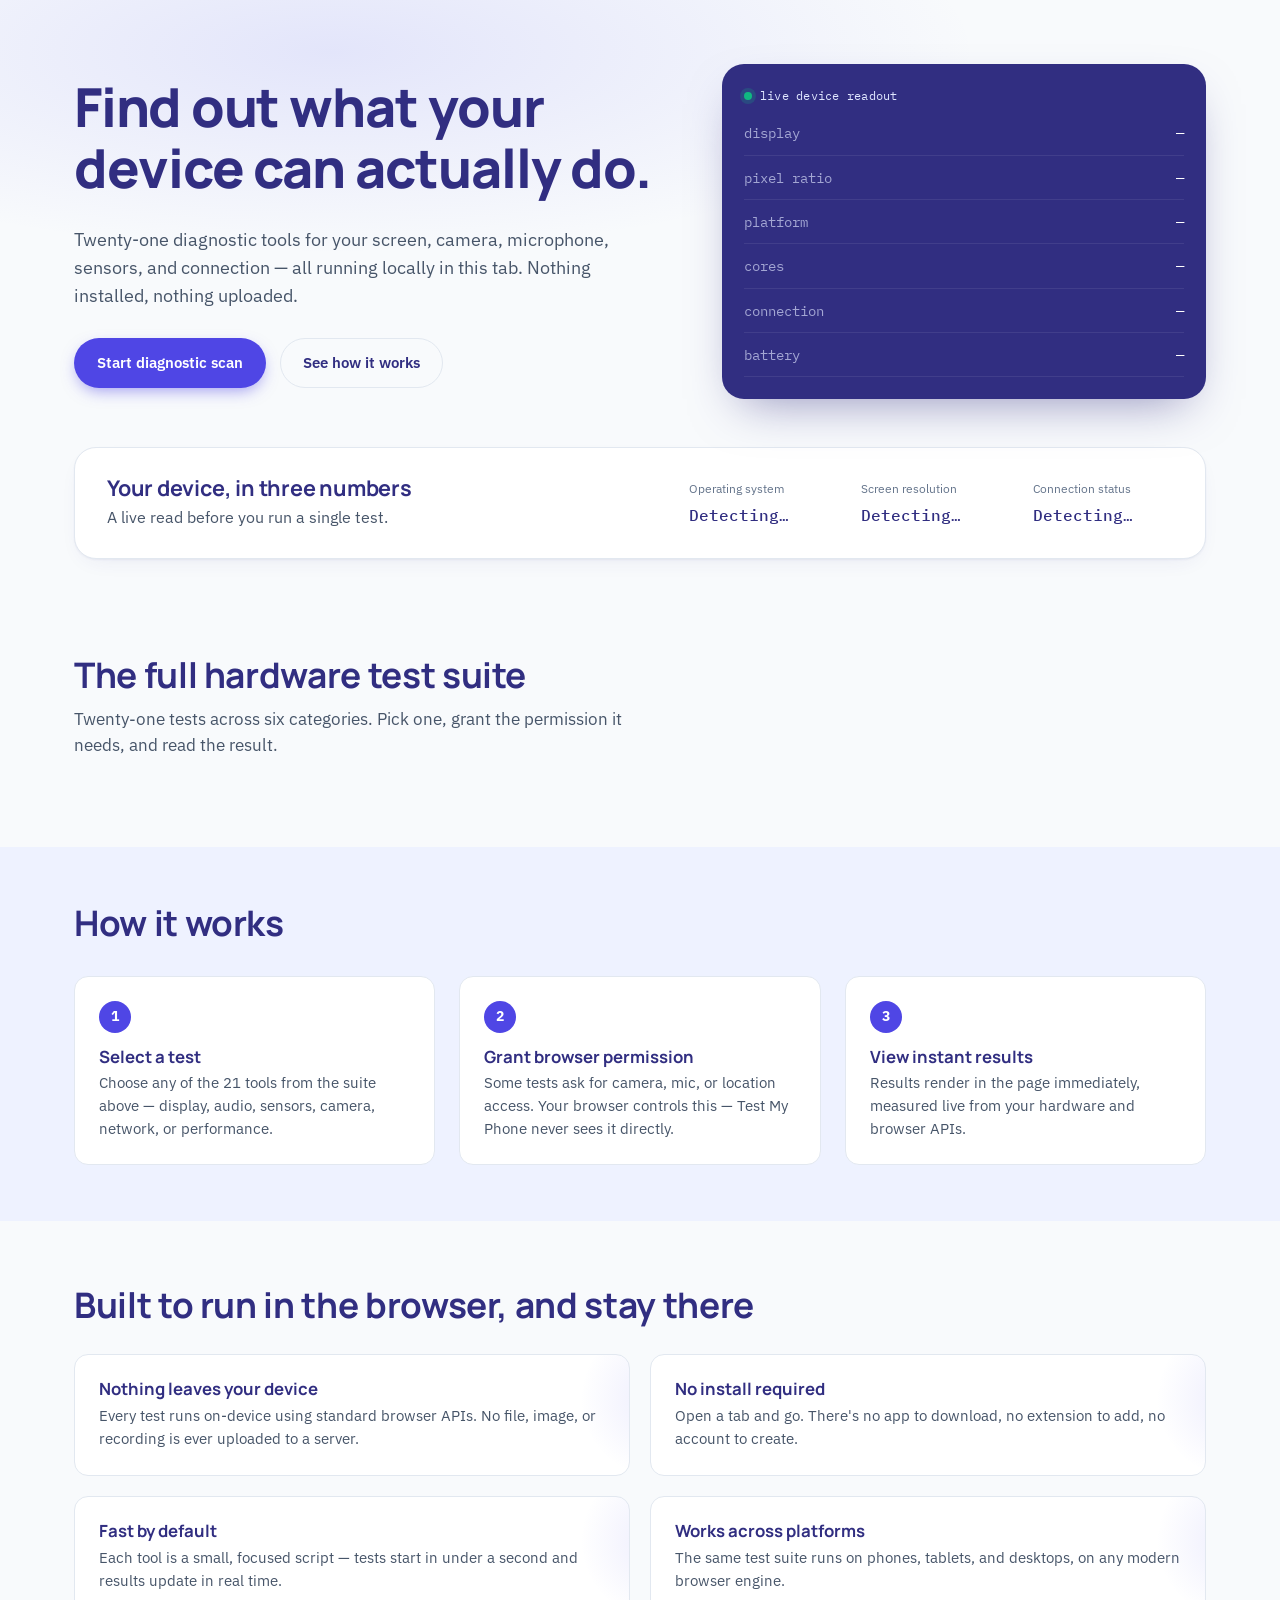
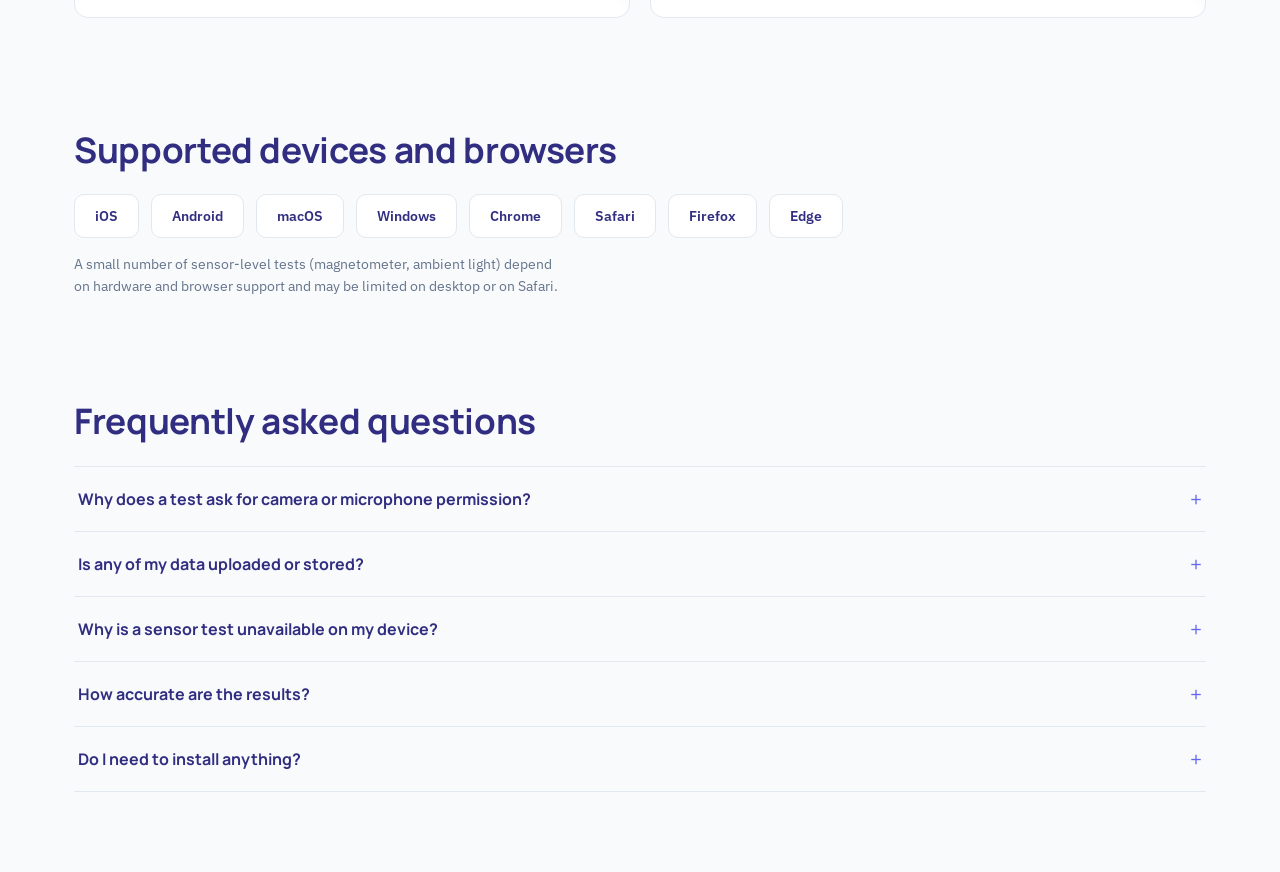
==== index.html @ f5e0c559 "Update index.html" ====
<!DOCTYPE html>
<html lang="en">
<head>
<meta charset="UTF-8">
<meta name="viewport" content="width=device-width, initial-scale=1.0, viewport-fit=cover">
<title>Test My Phone — Free Browser-Based Hardware Diagnostic Suite</title>
<meta name="description" content="Test your phone, tablet, or laptop's screen, camera, microphone, sensors, and connectivity — 21 diagnostic tools that run instantly in your browser. No install, no upload, no account.">
<meta name="keywords" content="device test, screen test, dead pixel test, touchscreen test, camera test, microphone test, sensor test, hardware diagnostic, browser diagnostic tool">
<meta name="robots" content="index, follow">
<link rel="canonical" href="https://testmyphone.github.io/">

<!-- Open Graph -->
<meta property="og:type" content="website">
<meta property="og:site_name" content="Test My Phone">
<meta property="og:title" content="Test My Phone — Free Browser-Based Hardware Diagnostic Suite">
<meta property="og:description" content="21 browser-based tools for testing your screen, camera, mic, sensors, and connectivity. Nothing to install, nothing leaves your device.">
<meta property="og:url" content="https://testmyphone.github.io/">
<meta property="og:image" content="https://testmyphone.github.io/og-image.png">

<!-- Twitter -->
<meta name="twitter:card" content="summary_large_image">
<meta name="twitter:title" content="Test My Phone — Free Browser-Based Hardware Diagnostic Suite">
<meta name="twitter:description" content="21 browser-based tools for testing your screen, camera, mic, sensors, and connectivity.">

<meta name="theme-color" content="#6366F1">
<link rel="icon" href="data:image/svg+xml,<svg xmlns=%22http://www.w3.org/2000/svg%22 viewBox=%220 0 24 24%22><rect width=%2224%22 height=%2224%22 rx=%226%22 fill=%22%236366F1%22/></svg>">

<link rel="preconnect" href="https://fonts.googleapis.com">
<link rel="preconnect" href="https://fonts.gstatic.com" crossorigin>
<link href="https://fonts.googleapis.com/css2?family=Manrope:wght@500;600;700;800&family=IBM+Plex+Sans:wght@400;500;600&family=IBM+Plex+Mono:wght@400;500&display=swap" rel="stylesheet">

<link rel="stylesheet" href="styles.css">

<script type="application/ld+json">
{
  "@context": "https://schema.org",
  "@type": "WebSite",
  "name": "Test My Phone",
  "url": "https://testmyphone.github.io/",
  "description": "Free browser-based hardware diagnostic suite for testing screens, cameras, microphones, sensors, and connectivity.",
  "potentialAction": {
    "@type": "SearchAction",
    "target": "https://testmyphone.github.io/?q={search_term_string}",
    "query-input": "required name=search_term_string"
  }
}
</script>
<script type="application/ld+json">
{
  "@context": "https://schema.org",
  "@type": "SoftwareApplication",
  "name": "Test My Phone Diagnostic Suite",
  "applicationCategory": "UtilitiesApplication",
  "operatingSystem": "Any (runs in browser)",
  "description": "21 browser-based hardware diagnostic tools covering display, audio, sensors, camera, connectivity, and performance testing.",
  "offers": {
    "@type": "Offer",
    "price": "0",
    "priceCurrency": "USD"
  },
  "featureList": "Multi-touch test, dead pixel test, refresh rate test, microphone test, speaker test, accelerometer test, GPS accuracy test, network speed test, CPU benchmark, GPU benchmark, battery status"
}
</script>
</head>
<body>

<a class="skip-link" href="#main">Skip to content</a>

<div id="header-root"></div>

<main id="main">

  <!-- Hero -->
  <section class="hero" aria-labelledby="hero-heading">
    <div class="hero-inner">
      <div class="hero-copy">
        <h1 id="hero-heading">Find out what your device can actually do.</h1>
        <p class="hero-sub">Twenty-one diagnostic tools for your screen, camera, microphone, sensors, and connection — all running locally in this tab. Nothing installed, nothing uploaded.</p>
        <div class="hero-actions">
          <a href="#tools" class="btn btn-primary">Start diagnostic scan</a>
          <a href="#how-it-works" class="btn btn-ghost">See how it works</a>
        </div>
      </div>
      <div class="hero-panel" aria-hidden="true">
        <div class="scan-panel">
          <div class="scan-panel-head">
            <span class="scan-dot"></span>
            <span class="scan-label">live device readout</span>
          </div>
          <ul class="scan-lines" id="scan-lines">
            <li><span>display</span><b data-readout="resolution">—</b></li>
            <li><span>pixel ratio</span><b data-readout="dpr">—</b></li>
            <li><span>platform</span><b data-readout="platform">—</b></li>
            <li><span>cores</span><b data-readout="cores">—</b></li>
            <li><span>connection</span><b data-readout="connection">—</b></li>
            <li><span>battery</span><b data-readout="battery">—</b></li>
          </ul>
          <div class="scan-sweep"></div>
        </div>
      </div>
    </div>
  </section>

  <!-- Quick diagnostic scanner callout -->
  <section class="quick-scan" aria-labelledby="quick-scan-heading">
    <div class="section-inner">
      <div class="quick-scan-card">
        <div class="quick-scan-text">
          <h2 id="quick-scan-heading">Your device, in three numbers</h2>
          <p>A live read before you run a single test.</p>
        </div>
        <div class="quick-scan-grid" id="quick-scan-grid">
          <div class="quick-stat">
            <span class="quick-stat-label">Operating system</span>
            <span class="quick-stat-value" data-readout="os">Detecting…</span>
          </div>
          <div class="quick-stat">
            <span class="quick-stat-label">Screen resolution</span>
            <span class="quick-stat-value" data-readout="resolution2">Detecting…</span>
          </div>
          <div class="quick-stat">
            <span class="quick-stat-label">Connection status</span>
            <span class="quick-stat-value" data-readout="connection2">Detecting…</span>
          </div>
        </div>
      </div>
    </div>
  </section>

  <!-- Tools grid -->
  <section class="tools-section" id="tools" aria-labelledby="tools-heading">
    <div class="section-inner">
      <h2 id="tools-heading">The full hardware test suite</h2>
      <p class="section-lede">Twenty-one tests across six categories. Pick one, grant the permission it needs, and read the result.</p>
      <div id="tools-root"></div>
    </div>
  </section>

  <!-- How it works -->
  <section class="how-it-works" id="how-it-works" aria-labelledby="how-heading">
    <div class="section-inner">
      <h2 id="how-heading">How it works</h2>
      <ol class="steps">
        <li class="step">
          <div class="step-index">1</div>
          <h3>Select a test</h3>
          <p>Choose any of the 21 tools from the suite above — display, audio, sensors, camera, network, or performance.</p>
        </li>
        <li class="step">
          <div class="step-index">2</div>
          <h3>Grant browser permission</h3>
          <p>Some tests ask for camera, mic, or location access. Your browser controls this — Test My Phone never sees it directly.</p>
        </li>
        <li class="step">
          <div class="step-index">3</div>
          <h3>View instant results</h3>
          <p>Results render in the page immediately, measured live from your hardware and browser APIs.</p>
        </li>
      </ol>
    </div>
  </section>

  <!-- Features -->
  <section class="features" aria-labelledby="features-heading">
    <div class="section-inner">
      <h2 id="features-heading">Built to run in the browser, and stay there</h2>
      <div class="features-grid">
        <div class="feature-card">
          <h3>Nothing leaves your device</h3>
          <p>Every test runs on-device using standard browser APIs. No file, image, or recording is ever uploaded to a server.</p>
        </div>
        <div class="feature-card">
          <h3>No install required</h3>
          <p>Open a tab and go. There's no app to download, no extension to add, no account to create.</p>
        </div>
        <div class="feature-card">
          <h3>Fast by default</h3>
          <p>Each tool is a small, focused script — tests start in under a second and results update in real time.</p>
        </div>
        <div class="feature-card">
          <h3>Works across platforms</h3>
          <p>The same test suite runs on phones, tablets, and desktops, on any modern browser engine.</p>
        </div>
      </div>
    </div>
  </section>

  <!-- Supported devices -->
  <section class="supported" aria-labelledby="supported-heading">
    <div class="section-inner">
      <h2 id="supported-heading">Supported devices and browsers</h2>
      <div class="supported-grid">
        <span class="supported-badge">iOS</span>
        <span class="supported-badge">Android</span>
        <span class="supported-badge">macOS</span>
        <span class="supported-badge">Windows</span>
        <span class="supported-badge">Chrome</span>
        <span class="supported-badge">Safari</span>
        <span class="supported-badge">Firefox</span>
        <span class="supported-badge">Edge</span>
      </div>
      <p class="supported-note">A small number of sensor-level tests (magnetometer, ambient light) depend on hardware and browser support and may be limited on desktop or on Safari.</p>
    </div>
  </section>

  <!-- FAQ -->
  <section class="faq" id="faq" aria-labelledby="faq-heading">
    <div class="section-inner">
      <h2 id="faq-heading">Frequently asked questions</h2>
      <div class="faq-list" id="faq-list">
        <div class="faq-item">
          <h3><button class="faq-question" aria-expanded="false">Why does a test ask for camera or microphone permission?</button></h3>
          <div class="faq-answer">
            <p>Tests like the camera check or microphone input test need direct access to the hardware to read a live signal. Your browser handles that permission — Test My Phone only reads what the browser API returns, and nothing is recorded or sent anywhere.</p>
          </div>
        </div>
        <div class="faq-item">
          <h3><button class="faq-question" aria-expanded="false">Is any of my data uploaded or stored?</button></h3>
          <div class="faq-answer">
            <p>No. Every test runs entirely in your browser tab using standard Web APIs. Results exist only in the page and disappear when you close or refresh it.</p>
          </div>
        </div>
        <div class="faq-item">
          <h3><button class="faq-question" aria-expanded="false">Why is a sensor test unavailable on my device?</button></h3>
          <div class="faq-answer">
            <p>Some sensors — like a magnetometer or ambient light sensor — simply aren't present on laptops and desktops, or the browser doesn't expose that API. The tool will tell you when a test can't run on your current device.</p>
          </div>
        </div>
        <div class="faq-item">
          <h3><button class="faq-question" aria-expanded="false">How accurate are the results?</button></h3>
          <div class="faq-answer">
            <p>Results reflect what the browser reports from the underlying hardware. This is generally reliable for pass/fail checks like dead pixels or touch response, though timing-sensitive tests such as refresh rate can vary slightly by a few Hz depending on browser load.</p>
          </div>
        </div>
        <div class="faq-item">
          <h3><button class="faq-question" aria-expanded="false">Do I need to install anything?</button></h3>
          <div class="faq-answer">
            <p>No. Every tool runs directly in this page. There's nothing to download and no account to set up.</p>
          </div>
        </div>
      </div>
    </div>
  </section>

</main>

<div id="footer-root"></div>

<script type="module" src="js/app.js"></script>
  <script type="module" src="components/header.js"></script>
  <script type="module" src="components/footer.js"></script>
  <script type="module" src="components/toolCard.js"></script>
</body>
</html>
---- styles.css ----
/* ============================================
   DeviceCheck — Design Tokens
   ============================================ */
:root {
  /* Color */
  --indigo-50:  #EEF2FF;
  --indigo-100: #E0E7FF;
  --indigo-500: #6366F1;
  --indigo-600: #4F46E5;
  --indigo-900: #312E81;
  --bg:         #F8FAFC;
  --card:       #FFFFFF;
  --border:     #E2E8F0;
  --slate-500:  #64748B;
  --slate-600:  #475569;
  --success:    #10B981;
  --success-bg: #ECFDF5;

  /* Type */
  --font-display: "Manrope", "IBM Plex Sans", sans-serif;
  --font-body:    "IBM Plex Sans", sans-serif;
  --font-mono:    "IBM Plex Mono", monospace;

  /* Layout */
  --content-w: 1180px;
  --radius-sm: 8px;
  --radius-md: 14px;
  --radius-lg: 22px;
  --shadow-card: 0 1px 2px rgba(49,46,129,0.06), 0 8px 24px -12px rgba(49,46,129,0.12);
  --shadow-hover: 0 4px 8px rgba(49,46,129,0.08), 0 16px 32px -14px rgba(49,46,129,0.18);
}

/* ============================================
   Reset
   ============================================ */
*, *::before, *::after { box-sizing: border-box; }
html { scroll-behavior: smooth; }
@media (prefers-reduced-motion: reduce) {
  html { scroll-behavior: auto; }
  *, *::before, *::after { animation-duration: 0.01ms !important; animation-iteration-count: 1 !important; transition-duration: 0.01ms !important; }
}
body {
  margin: 0;
  background: var(--bg);
  color: var(--indigo-900);
  font-family: var(--font-body);
  font-size: 16px;
  line-height: 1.55;
  -webkit-font-smoothing: antialiased;
  overflow-x: hidden;
}
h1, h2, h3 { font-family: var(--font-display); color: var(--indigo-900); line-height: 1.15; margin: 0 0 0.5em; }
h1 { font-size: clamp(2.1rem, 4.2vw, 3.4rem); font-weight: 800; letter-spacing: -0.02em; }
h2 { font-size: clamp(1.6rem, 2.8vw, 2.2rem); font-weight: 700; letter-spacing: -0.01em; }
h3 { font-size: 1.05rem; font-weight: 700; }
p { margin: 0 0 1em; color: var(--slate-600); max-width: 62ch; }
a { color: inherit; }
img, svg { max-width: 100%; display: block; }
button { font-family: inherit; }

.skip-link {
  position: absolute; left: -999px; top: 0; z-index: 200;
  background: var(--indigo-600); color: #fff; padding: 10px 16px; border-radius: 0 0 8px 0;
}
.skip-link:focus { left: 0; }

:focus-visible {
  outline: 2px solid var(--indigo-500);
  outline-offset: 2px;
  border-radius: 4px;
}

.section-inner { max-width: var(--content-w); margin: 0 auto; padding: 0 24px; }
.section-lede { max-width: 60ch; font-size: 1.05rem; }

/* ============================================
   Header
   ============================================ */
.site-header {
  position: sticky; top: 0; z-index: 100;
  background: rgba(248, 250, 252, 0.75);
  backdrop-filter: blur(10px);
  -webkit-backdrop-filter: blur(10px);
  border-bottom: 1px solid transparent;
  transition: border-color 0.25s ease, box-shadow 0.25s ease;
}
.site-header.scrolled {
  border-bottom-color: var(--border);
  box-shadow: 0 2px 12px rgba(49,46,129,0.06);
}
.header-inner {
  max-width: var(--content-w); margin: 0 auto; padding: 14px 24px;
  display: flex; align-items: center; justify-content: space-between; gap: 16px;
}
.brand { display: flex; align-items: center; gap: 10px; text-decoration: none; }
.brand-mark {
  width: 34px; height: 34px; border-radius: 9px;
  background: linear-gradient(145deg, var(--indigo-500), var(--indigo-900));
  display: flex; align-items: center; justify-content: center;
  box-shadow: 0 4px 12px -2px rgba(99,102,241,0.5);
  flex-shrink: 0;
}
.brand-mark svg { width: 18px; height: 18px; }
.brand-name { font-family: var(--font-display); font-weight: 800; font-size: 1.15rem; color: var(--indigo-900); }

.main-nav { display: flex; align-items: center; gap: 28px; }
.main-nav a {
  text-decoration: none; color: var(--slate-600); font-weight: 500; font-size: 0.94rem;
  position: relative; padding: 4px 0;
}
.main-nav a:hover { color: var(--indigo-600); }
.main-nav a::after {
  content: ""; position: absolute; left: 0; bottom: -2px; height: 2px; width: 0;
  background: var(--indigo-500); transition: width 0.2s ease;
}
.main-nav a:hover::after { width: 100%; }

.header-actions { display: flex; align-items: center; gap: 12px; }
.nav-toggle {
  display: none; background: none; border: 1px solid var(--border); border-radius: 8px;
  width: 40px; height: 40px; align-items: center; justify-content: center; cursor: pointer;
}
.nav-toggle span, .nav-toggle span::before, .nav-toggle span::after {
  content: ""; display: block; width: 18px; height: 2px; background: var(--indigo-900);
  position: relative; transition: transform 0.2s ease, opacity 0.2s ease;
}
.nav-toggle span::before { position: absolute; top: -6px; }
.nav-toggle span::after { position: absolute; top: 6px; }

/* ============================================
   Buttons
   ============================================ */
.btn {
  display: inline-flex; align-items: center; justify-content: center; gap: 8px;
  padding: 12px 22px; border-radius: 999px; font-weight: 600; font-size: 0.95rem;
  text-decoration: none; cursor: pointer; border: 1px solid transparent;
  transition: transform 0.15s ease, box-shadow 0.15s ease, background 0.15s ease;
}
.btn:active { transform: scale(0.97); }
.btn-primary {
  background: var(--indigo-600); color: #fff;
  box-shadow: 0 6px 16px -4px rgba(79,70,229,0.55);
}
.btn-primary:hover { background: var(--indigo-500); box-shadow: 0 8px 20px -4px rgba(79,70,229,0.6); }
.btn-ghost { background: transparent; color: var(--indigo-900); border-color: var(--border); }
.btn-ghost:hover { border-color: var(--indigo-500); color: var(--indigo-600); }
.btn-sm { padding: 8px 16px; font-size: 0.85rem; }
.btn-outline {
  background: var(--card); color: var(--indigo-600); border-color: var(--indigo-100);
}
.btn-outline:hover { background: var(--indigo-50); border-color: var(--indigo-500); }

/* ============================================
   Hero
   ============================================ */
.hero { padding: 64px 0 40px; position: relative; }
.hero::before {
  content: ""; position: absolute; inset: -10% -10% auto -10%; height: 480px;
  background: radial-gradient(60% 60% at 30% 20%, rgba(99,102,241,0.14), transparent 70%);
  pointer-events: none; z-index: -1;
}
.hero-inner {
  max-width: var(--content-w); margin: 0 auto; padding: 0 24px;
  display: grid; grid-template-columns: 1.1fr 0.9fr; gap: 56px; align-items: center;
}
.hero-copy .hero-sub { font-size: 1.12rem; margin-bottom: 1.6em; }
.hero-actions { display: flex; gap: 14px; flex-wrap: wrap; }

.hero-panel { position: relative; }
.scan-panel {
  background: var(--indigo-900);
  border-radius: var(--radius-lg);
  padding: 22px;
  position: relative;
  overflow: hidden;
  box-shadow: 0 20px 50px -20px rgba(49,46,129,0.55);
}
.scan-panel-head { display: flex; align-items: center; gap: 8px; margin-bottom: 18px; }
.scan-dot {
  width: 8px; height: 8px; border-radius: 50%; background: var(--success);
  box-shadow: 0 0 0 4px rgba(16,185,129,0.2);
  animation: pulse-dot 2s ease-in-out infinite;
}
@keyframes pulse-dot { 0%, 100% { opacity: 1; } 50% { opacity: 0.4; } }
.scan-label { color: var(--indigo-100); font-family: var(--font-mono); font-size: 0.78rem; letter-spacing: 0.02em; }

.scan-lines { list-style: none; margin: 0; padding: 0; display: flex; flex-direction: column; gap: 12px; }
.scan-lines li {
  display: flex; justify-content: space-between; align-items: baseline;
  border-bottom: 1px solid rgba(255,255,255,0.08); padding-bottom: 10px;
  font-family: var(--font-mono); font-size: 0.86rem;
}
.scan-lines li span { color: rgba(224,231,255,0.65); }
.scan-lines li b { color: #fff; font-weight: 500; text-align: right; }

.scan-sweep {
  position: absolute; left: 0; right: 0; height: 60px; top: -60px;
  background: linear-gradient(180deg, transparent, rgba(99,102,241,0.35), transparent);
  animation: sweep 3.2s ease-in-out infinite;
}
@keyframes sweep {
  0% { transform: translateY(0); }
  100% { transform: translateY(320px); }
}

/* ============================================
   Quick scan callout
   ============================================ */
.quick-scan { padding: 8px 0 48px; }
.quick-scan-card {
  background: var(--card); border: 1px solid var(--border); border-radius: var(--radius-lg);
  padding: 28px 32px; display: flex; flex-wrap: wrap; gap: 24px; align-items: center; justify-content: space-between;
  box-shadow: var(--shadow-card);
}
.quick-scan-text h2 { margin-bottom: 0.2em; font-size: 1.35rem; }
.quick-scan-text p { margin: 0; }
.quick-scan-grid { display: flex; gap: 32px; flex-wrap: wrap; }
.quick-stat { display: flex; flex-direction: column; gap: 4px; min-width: 140px; }
.quick-stat-label { font-size: 0.78rem; color: var(--slate-500); }
.quick-stat-value { font-family: var(--font-mono); font-size: 0.98rem; color: var(--indigo-900); font-weight: 500; }

/* ============================================
   Tools section
   ============================================ */
.tools-section { padding: 48px 0 72px; }
.tools-section h2 { margin-bottom: 0.3em; }

.filter-pills { display: flex; gap: 10px; flex-wrap: wrap; margin: 28px 0 32px; }
.filter-pill {
  border: 1px solid var(--border); background: var(--card); color: var(--slate-600);
  padding: 9px 18px; border-radius: 999px; font-size: 0.88rem; font-weight: 600; cursor: pointer;
  transition: background 0.15s ease, color 0.15s ease, border-color 0.15s ease;
}
.filter-pill:hover { border-color: var(--indigo-500); color: var(--indigo-600); }
.filter-pill.active { background: var(--indigo-600); border-color: var(--indigo-600); color: #fff; }

.tools-grid {
  display: grid; grid-template-columns: repeat(3, 1fr); gap: 18px;
}
.tool-card {
  background: var(--card); border: 1px solid var(--border); border-radius: var(--radius-md);
  padding: 22px; display: flex; flex-direction: column; gap: 10px;
  transition: transform 0.18s ease, box-shadow 0.18s ease, border-color 0.18s ease;
}
.tool-card:hover { transform: translateY(-3px); box-shadow: var(--shadow-hover); border-color: var(--indigo-100); }
.tool-card-top { display: flex; align-items: flex-start; justify-content: space-between; gap: 10px; }
.tool-icon {
  width: 38px; height: 38px; border-radius: 10px; flex-shrink: 0;
  background: var(--indigo-50); color: var(--indigo-600);
  display: flex; align-items: center; justify-content: center;
}
.tool-icon svg { width: 20px; height: 20px; }
.tool-tag {
  font-size: 0.72rem; font-weight: 600; color: var(--indigo-600); background: var(--indigo-50);
  padding: 4px 10px; border-radius: 999px; white-space: nowrap;
}
.tool-card h3 { margin-bottom: 0; }
.tool-card p { font-size: 0.92rem; margin-bottom: 4px; }
.tool-card-foot { margin-top: auto; padding-top: 6px; }

.no-results { grid-column: 1 / -1; text-align: center; padding: 40px 0; color: var(--slate-500); }

/* ============================================
   How it works
   ============================================ */
.how-it-works { padding: 56px 0; background: var(--indigo-50); }
.steps { list-style: none; margin: 32px 0 0; padding: 0; display: grid; grid-template-columns: repeat(3, 1fr); gap: 24px; }
.step { background: var(--card); border-radius: var(--radius-md); padding: 24px; border: 1px solid var(--border); }
.step-index {
  width: 32px; height: 32px; border-radius: 50%; background: var(--indigo-600); color: #fff;
  display: flex; align-items: center; justify-content: center; font-weight: 700; font-size: 0.9rem;
  margin-bottom: 14px;
}
.step h3 { margin-bottom: 6px; }
.step p { font-size: 0.92rem; margin: 0; }

/* ============================================
   Features
   ============================================ */
.features { padding: 64px 0; }
.features-grid { display: grid; grid-template-columns: repeat(2, 1fr); gap: 20px; margin-top: 28px; }
.feature-card {
  padding: 24px; border-radius: var(--radius-md); background: var(--card); border: 1px solid var(--border);
  position: relative; overflow: hidden;
}
.feature-card::before {
  content: ""; position: absolute; top: -30%; right: -20%; width: 160px; height: 160px; border-radius: 50%;
  background: radial-gradient(circle, rgba(99,102,241,0.12), transparent 70%);
}
.feature-card h3 { margin-bottom: 6px; }
.feature-card p { margin: 0; font-size: 0.94rem; }

/* ============================================
   Supported
   ============================================ */
.supported { padding: 48px 0; }
.supported-grid { display: flex; flex-wrap: wrap; gap: 12px; margin: 24px 0 16px; }
.supported-badge {
  border: 1px solid var(--border); background: var(--card); padding: 10px 20px; border-radius: 10px;
  font-size: 0.9rem; font-weight: 600; color: var(--indigo-900);
}
.supported-note { font-size: 0.86rem; color: var(--slate-500); margin: 0; }

/* ============================================
   FAQ
   ============================================ */
.faq { padding: 56px 0 80px; }
.faq-list { margin-top: 24px; border-top: 1px solid var(--border); }
.faq-item { border-bottom: 1px solid var(--border); }
.faq-item h3 { margin: 0; }
.faq-question {
  width: 100%; text-align: left; background: none; border: none; cursor: pointer;
  padding: 18px 4px; font-family: var(--font-display); font-weight: 700; font-size: 1rem; color: var(--indigo-900);
  display: flex; align-items: center; justify-content: space-between; gap: 16px;
}
.faq-question::after {
  content: "+"; font-size: 1.3rem; font-weight: 400; color: var(--indigo-500); flex-shrink: 0;
  transition: transform 0.2s ease;
}
.faq-question[aria-expanded="true"]::after { transform: rotate(45deg); }
.faq-answer {
  max-height: 0; overflow: hidden; transition: max-height 0.25s ease;
}
.faq-item.open .faq-answer { max-height: 240px; }
.faq-answer p { padding: 0 4px 18px; margin: 0; font-size: 0.94rem; }

/* ============================================
   Footer
   ============================================ */
.site-footer { background: var(--indigo-900); color: var(--indigo-100); padding: 56px 0 28px; }
.footer-inner { max-width: var(--content-w); margin: 0 auto; padding: 0 24px; }
.footer-top { display: grid; grid-template-columns: 1.4fr repeat(3, 1fr); gap: 32px; padding-bottom: 36px; border-bottom: 1px solid rgba(255,255,255,0.12); }
.footer-brand .brand-name { color: #fff; }
.footer-brand p { color: rgba(224,231,255,0.7); font-size: 0.9rem; margin-top: 10px; max-width: 32ch; }
.footer-col h4 { font-family: var(--font-display); color: #fff; font-size: 0.85rem; margin: 0 0 14px; }
.footer-col ul { list-style: none; margin: 0; padding: 0; display: flex; flex-direction: column; gap: 10px; }
.footer-col a { color: rgba(224,231,255,0.75); text-decoration: none; font-size: 0.9rem; }
.footer-col a:hover { color: #fff; }
.footer-bottom {
  display: flex; justify-content: space-between; align-items: center; flex-wrap: wrap; gap: 12px;
  padding-top: 22px; font-size: 0.82rem; color: rgba(224,231,255,0.6);
}
.footer-legal { display: flex; gap: 18px; flex-wrap: wrap; }
.footer-legal a { color: rgba(224,231,255,0.6); text-decoration: none; }
.footer-legal a:hover { color: #fff; }

/* ============================================
   Responsive
   ============================================ */
@media (max-width: 960px) {
  .hero-inner { grid-template-columns: 1fr; }
  .hero-panel { order: -1; max-width: 460px; }
  .tools-grid { grid-template-columns: repeat(2, 1fr); }
  .steps { grid-template-columns: 1fr; }
  .features-grid { grid-template-columns: 1fr; }
  .footer-top { grid-template-columns: 1fr 1fr; }
}

@media (max-width: 720px) {
  .main-nav { display: none; }
  .nav-toggle { display: flex; }
  .main-nav.open {
    display: flex; position: absolute; top: 100%; left: 0; right: 0; flex-direction: column;
    background: var(--card); padding: 16px 24px; border-bottom: 1px solid var(--border); gap: 16px;
  }
  .tools-grid { grid-template-columns: 1fr; }
  .quick-scan-card { flex-direction: column; align-items: flex-start; }
  .footer-top { grid-template-columns: 1fr; }
}

@media (max-width: 480px) {
  .hero { padding: 44px 0 28px; }
  .section-inner { padding: 0 18px; }
}
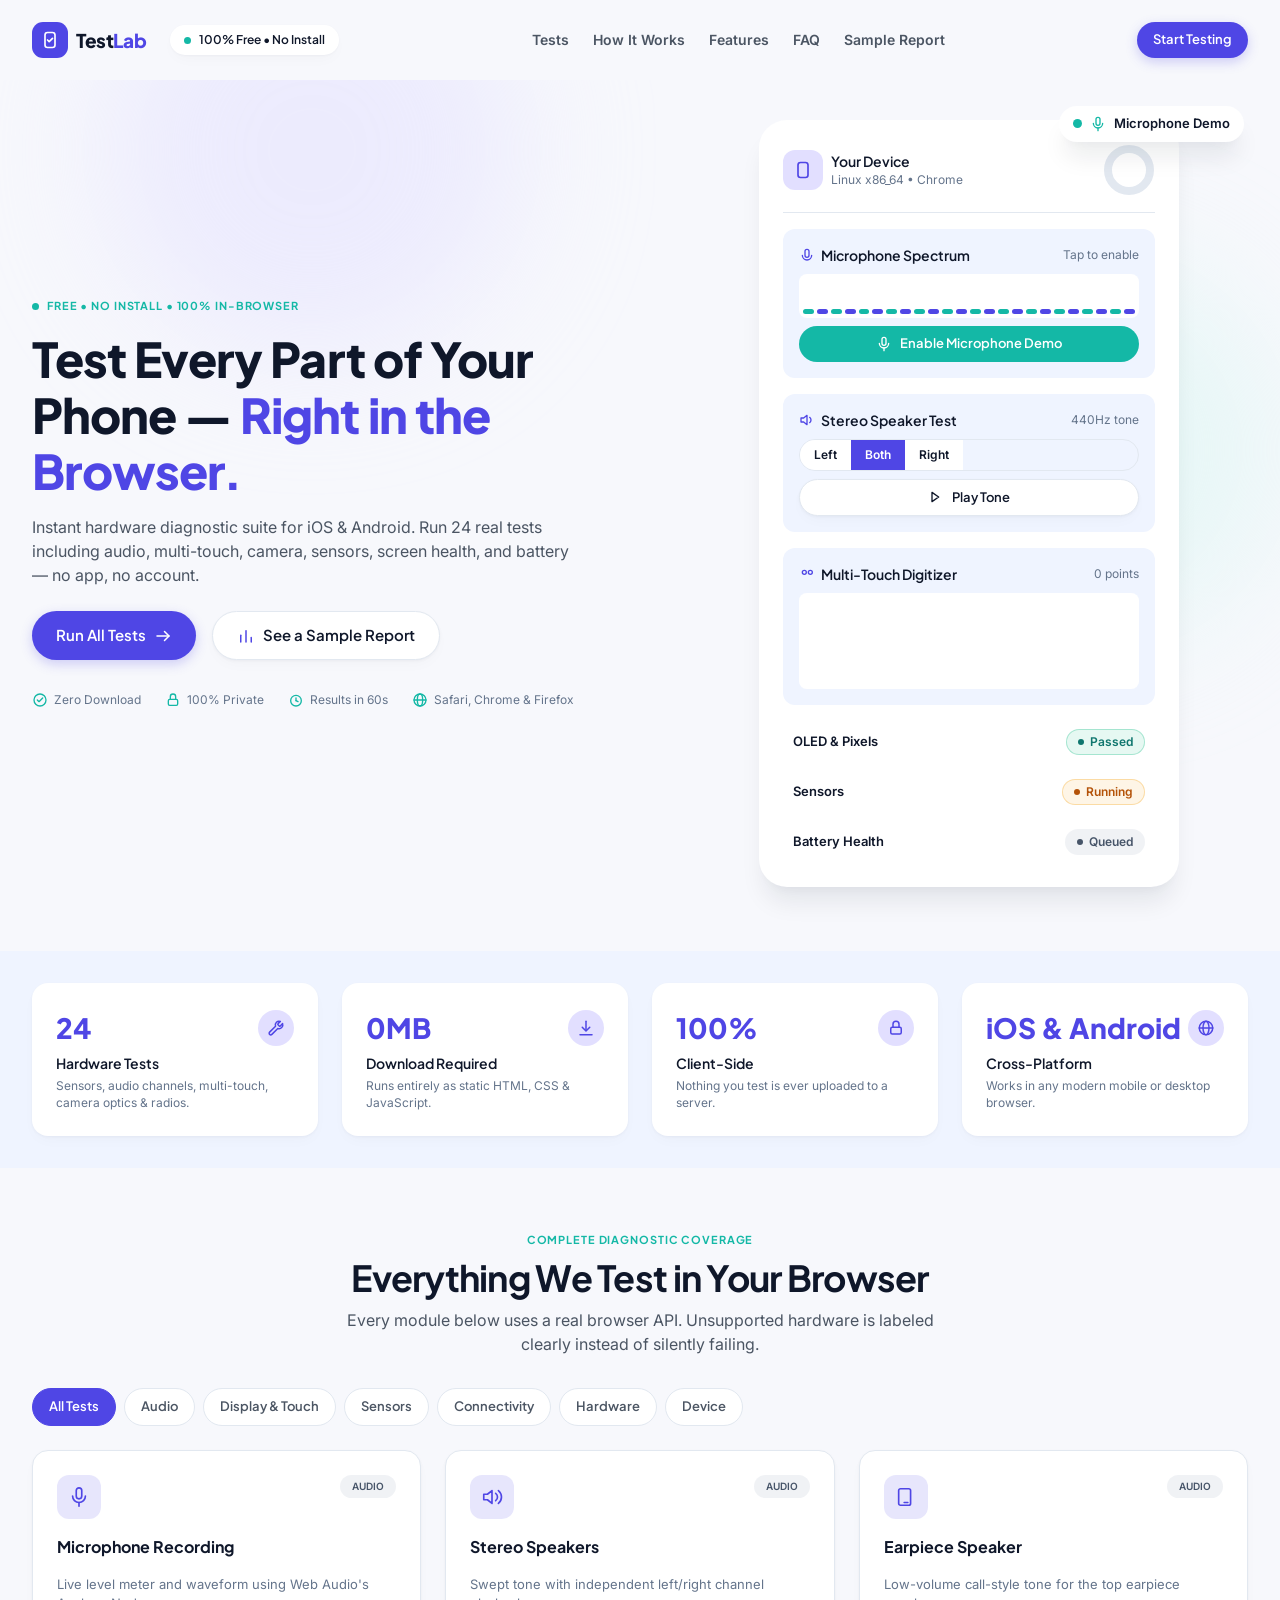
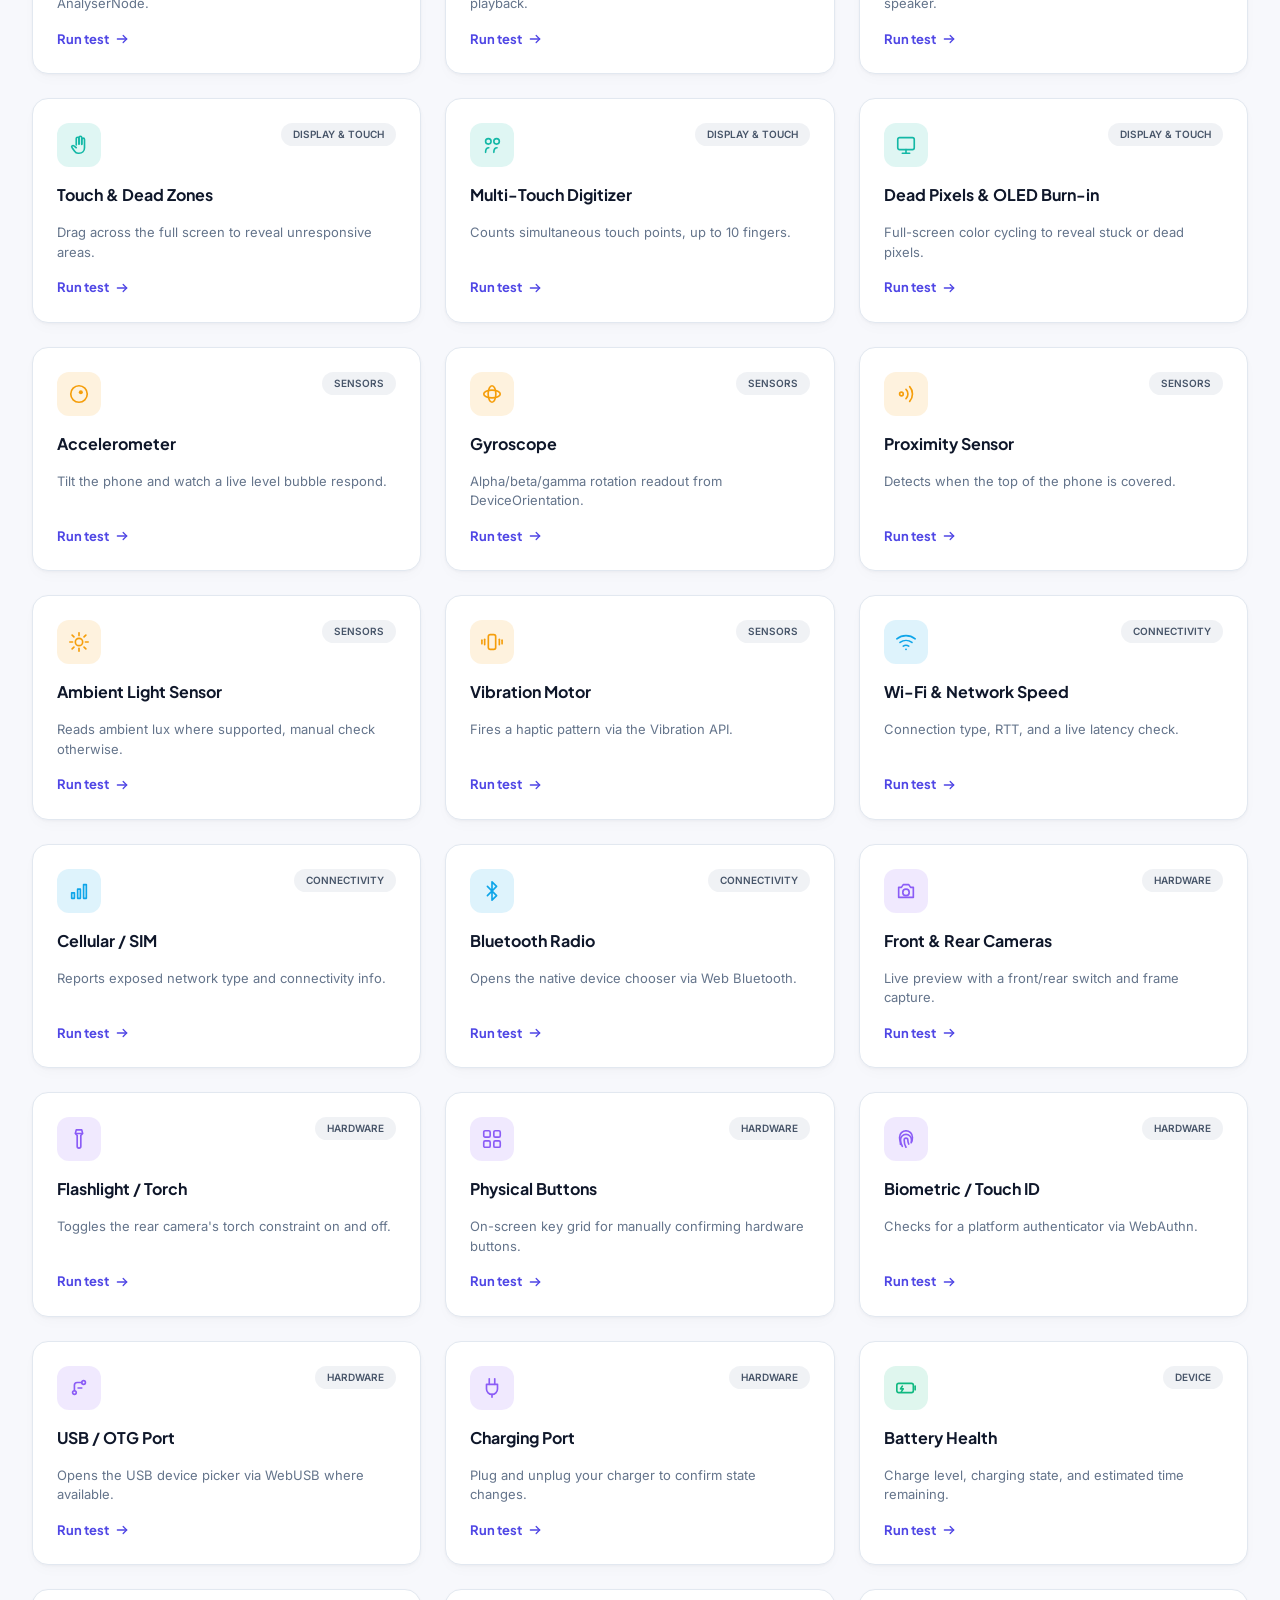
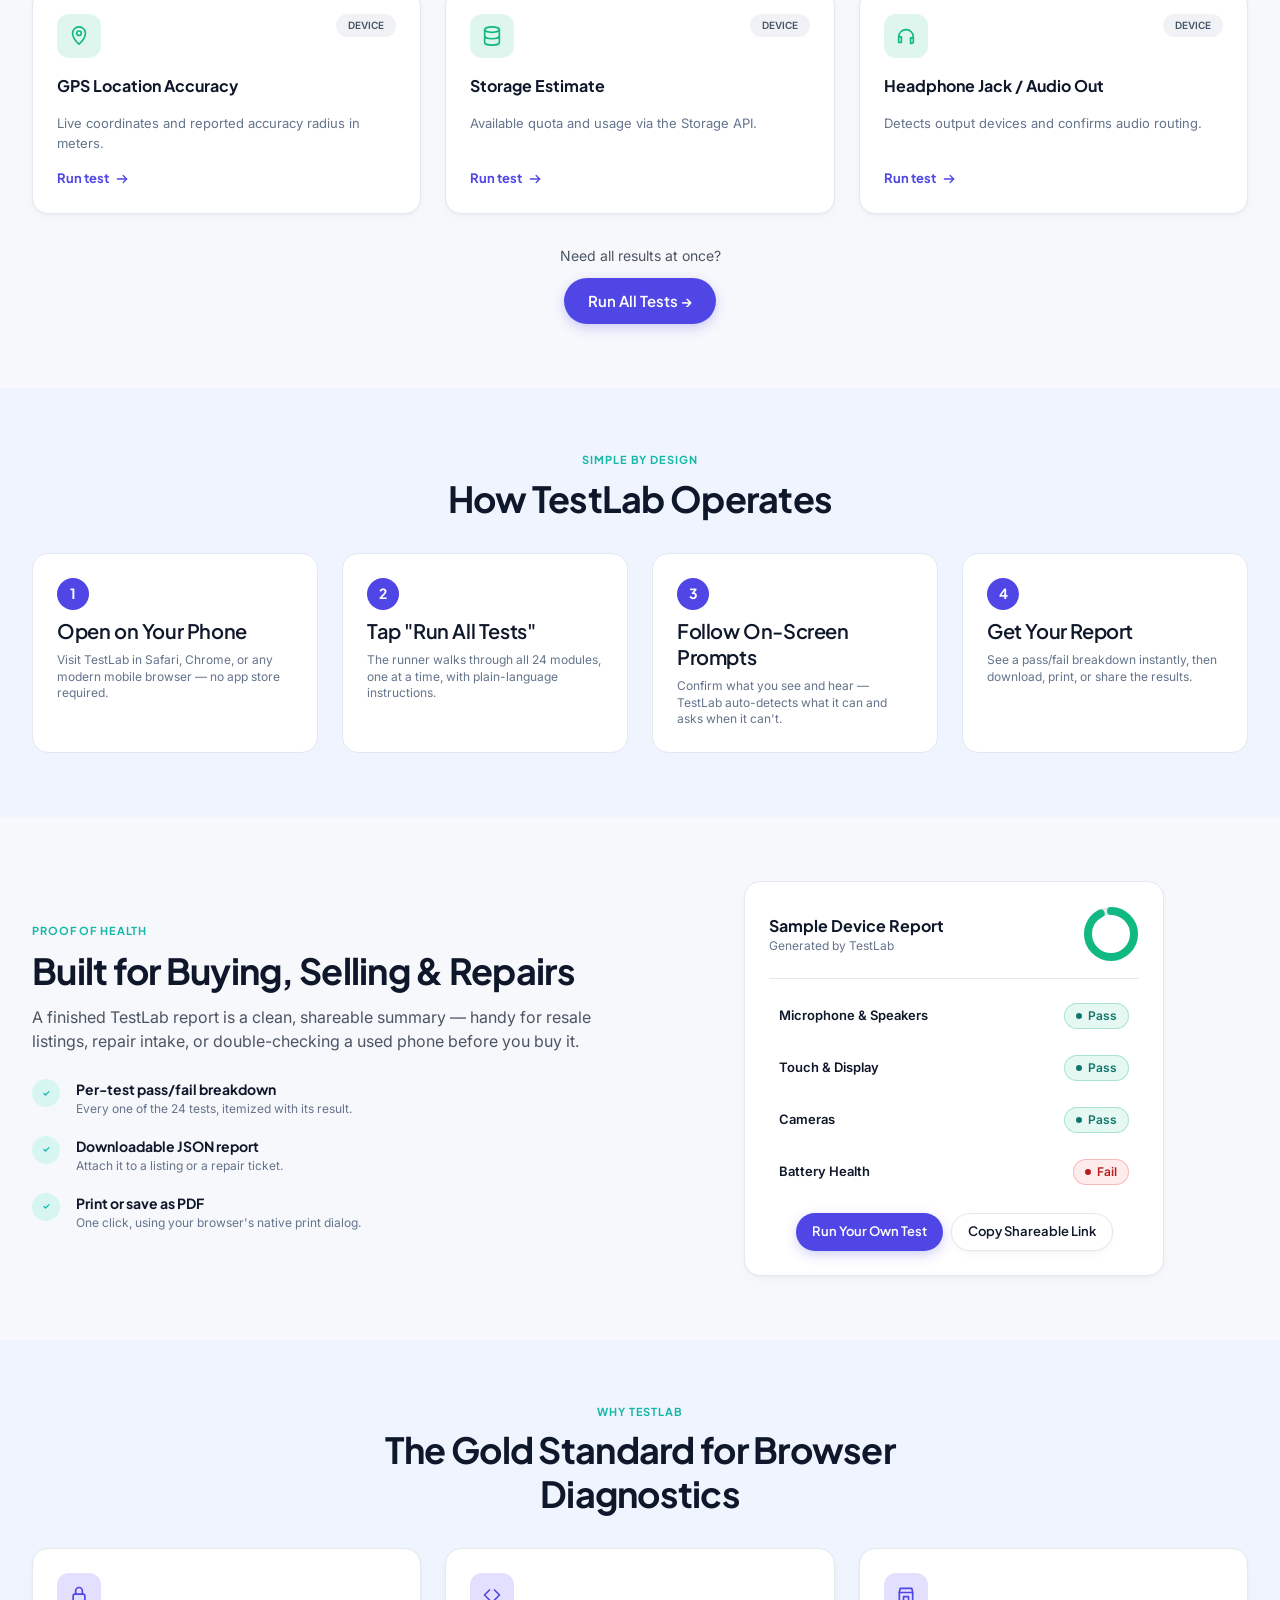
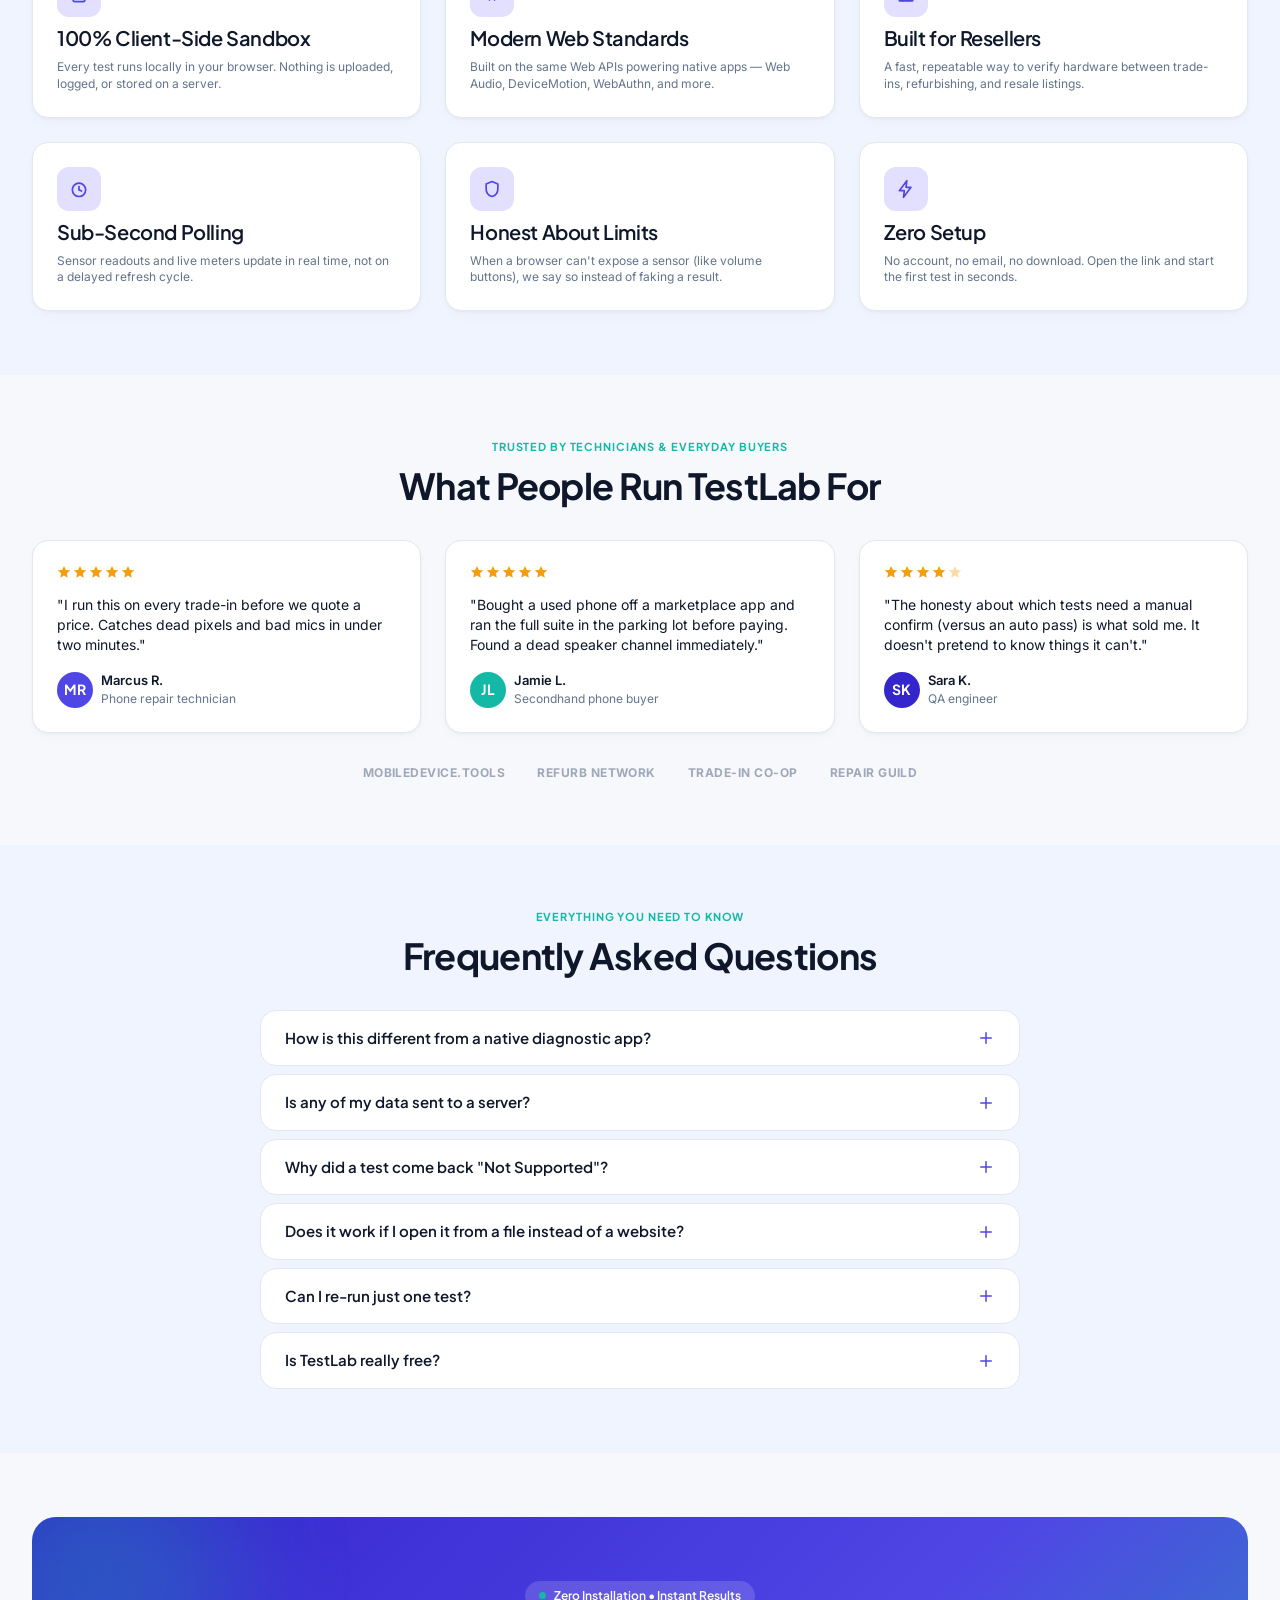
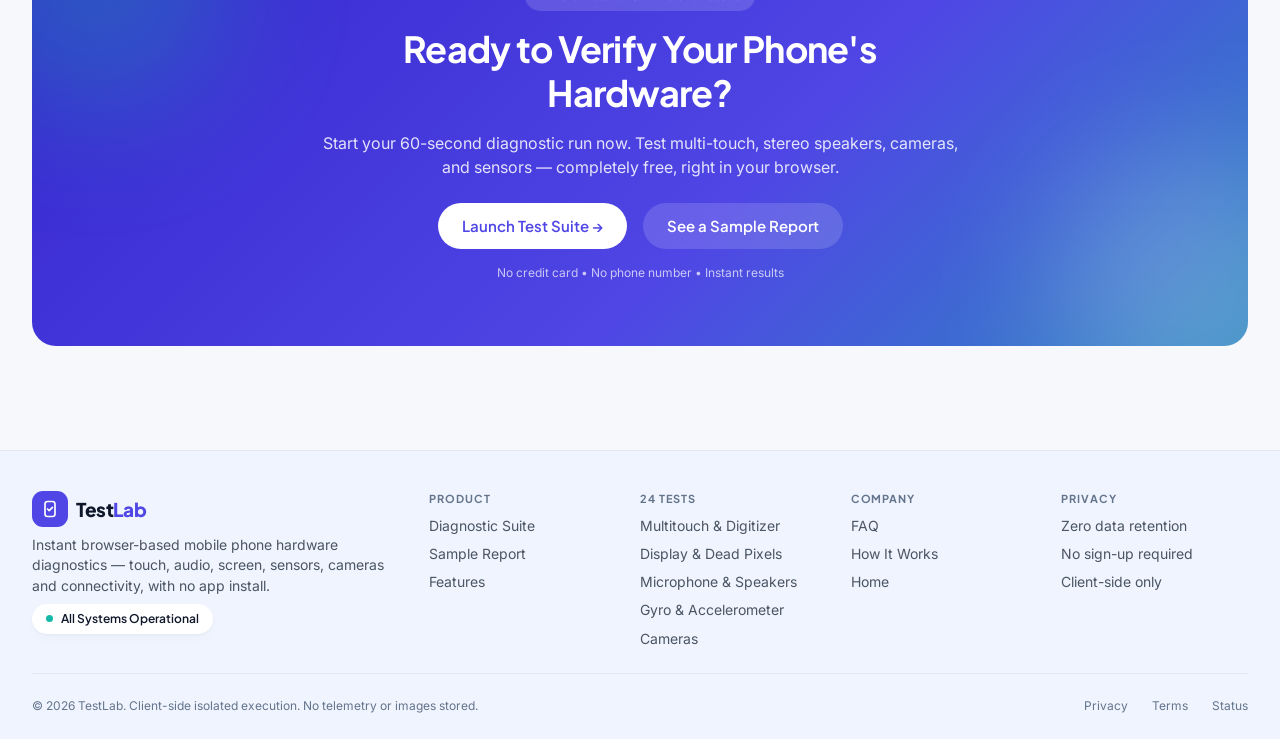
==== commit b60fa272: "Add files via upload" ====
--- a/index.html
+++ b/index.html
@@ -1,254 +1,595 @@
 <!DOCTYPE html>
 <html lang="en">
 <head>
-<meta charset="UTF-8">
-<meta name="viewport" content="width=device-width, initial-scale=1.0, viewport-fit=cover">
-<title>Test My Phone — Free Browser-Based Hardware Diagnostic Suite</title>
-<meta name="description" content="Test your phone, tablet, or laptop's screen, camera, microphone, sensors, and connectivity — 21 diagnostic tools that run instantly in your browser. No install, no upload, no account.">
-<meta name="keywords" content="device test, screen test, dead pixel test, touchscreen test, camera test, microphone test, sensor test, hardware diagnostic, browser diagnostic tool">
-<meta name="robots" content="index, follow">
-<link rel="canonical" href="https://testmyphone.github.io/">
-
-<!-- Open Graph -->
-<meta property="og:type" content="website">
-<meta property="og:site_name" content="Test My Phone">
-<meta property="og:title" content="Test My Phone — Free Browser-Based Hardware Diagnostic Suite">
-<meta property="og:description" content="21 browser-based tools for testing your screen, camera, mic, sensors, and connectivity. Nothing to install, nothing leaves your device.">
-<meta property="og:url" content="https://testmyphone.github.io/">
-<meta property="og:image" content="https://testmyphone.github.io/og-image.png">
-
-<!-- Twitter -->
-<meta name="twitter:card" content="summary_large_image">
-<meta name="twitter:title" content="Test My Phone — Free Browser-Based Hardware Diagnostic Suite">
-<meta name="twitter:description" content="21 browser-based tools for testing your screen, camera, mic, sensors, and connectivity.">
-
-<meta name="theme-color" content="#6366F1">
-<link rel="icon" href="data:image/svg+xml,<svg xmlns=%22http://www.w3.org/2000/svg%22 viewBox=%220 0 24 24%22><rect width=%2224%22 height=%2224%22 rx=%226%22 fill=%22%236366F1%22/></svg>">
-
-<link rel="preconnect" href="https://fonts.googleapis.com">
-<link rel="preconnect" href="https://fonts.gstatic.com" crossorigin>
-<link href="https://fonts.googleapis.com/css2?family=Manrope:wght@500;600;700;800&family=IBM+Plex+Sans:wght@400;500;600&family=IBM+Plex+Mono:wght@400;500&display=swap" rel="stylesheet">
-
-<link rel="stylesheet" href="styles.css">
-
-<script type="application/ld+json">
-{
-  "@context": "https://schema.org",
-  "@type": "WebSite",
-  "name": "Test My Phone",
-  "url": "https://testmyphone.github.io/",
-  "description": "Free browser-based hardware diagnostic suite for testing screens, cameras, microphones, sensors, and connectivity.",
-  "potentialAction": {
-    "@type": "SearchAction",
-    "target": "https://testmyphone.github.io/?q={search_term_string}",
-    "query-input": "required name=search_term_string"
-  }
-}
-</script>
-<script type="application/ld+json">
-{
-  "@context": "https://schema.org",
-  "@type": "SoftwareApplication",
-  "name": "Test My Phone Diagnostic Suite",
-  "applicationCategory": "UtilitiesApplication",
-  "operatingSystem": "Any (runs in browser)",
-  "description": "21 browser-based hardware diagnostic tools covering display, audio, sensors, camera, connectivity, and performance testing.",
-  "offers": {
-    "@type": "Offer",
-    "price": "0",
-    "priceCurrency": "USD"
-  },
-  "featureList": "Multi-touch test, dead pixel test, refresh rate test, microphone test, speaker test, accelerometer test, GPS accuracy test, network speed test, CPU benchmark, GPU benchmark, battery status"
-}
-</script>
+<meta charset="UTF-8" />
+<meta name="viewport" content="width=device-width, initial-scale=1.0" />
+<title>TestLab — Free Mobile Phone Hardware Test in Your Browser</title>
+<meta name="description" content="Run 18+ real hardware diagnostics on any phone — microphone, speakers, camera, touch, sensors, GPS, battery and more — free, instantly, with no app install." />
+<meta name="theme-color" content="#4F46E5" />
+<link rel="icon" href="./assets/favicon.svg" type="image/svg+xml" />
+<link rel="preconnect" href="https://fonts.googleapis.com" />
+<link rel="preconnect" href="https://fonts.gstatic.com" crossorigin />
+<link href="https://fonts.googleapis.com/css2?family=Inter:wght@400;500;600;700&family=Plus+Jakarta+Sans:wght@600;700;800&display=swap" rel="stylesheet" />
+<link rel="stylesheet" href="./css/base.css" />
+<link rel="stylesheet" href="./css/layout.css" />
+<link rel="stylesheet" href="./css/components.css" />
 </head>
 <body>
-
-<a class="skip-link" href="#main">Skip to content</a>
-
-<div id="header-root"></div>
-
-<main id="main">
-
-  <!-- Hero -->
-  <section class="hero" aria-labelledby="hero-heading">
-    <div class="hero-inner">
-      <div class="hero-copy">
-        <h1 id="hero-heading">Find out what your device can actually do.</h1>
-        <p class="hero-sub">Twenty-one diagnostic tools for your screen, camera, microphone, sensors, and connection — all running locally in this tab. Nothing installed, nothing uploaded.</p>
-        <div class="hero-actions">
-          <a href="#tools" class="btn btn-primary">Start diagnostic scan</a>
-          <a href="#how-it-works" class="btn btn-ghost">See how it works</a>
-        </div>
-      </div>
-      <div class="hero-panel" aria-hidden="true">
-        <div class="scan-panel">
-          <div class="scan-panel-head">
-            <span class="scan-dot"></span>
-            <span class="scan-label">live device readout</span>
-          </div>
-          <ul class="scan-lines" id="scan-lines">
-            <li><span>display</span><b data-readout="resolution">—</b></li>
-            <li><span>pixel ratio</span><b data-readout="dpr">—</b></li>
-            <li><span>platform</span><b data-readout="platform">—</b></li>
-            <li><span>cores</span><b data-readout="cores">—</b></li>
-            <li><span>connection</span><b data-readout="connection">—</b></li>
-            <li><span>battery</span><b data-readout="battery">—</b></li>
-          </ul>
-          <div class="scan-sweep"></div>
-        </div>
-      </div>
-    </div>
-  </section>
-
-  <!-- Quick diagnostic scanner callout -->
-  <section class="quick-scan" aria-labelledby="quick-scan-heading">
-    <div class="section-inner">
-      <div class="quick-scan-card">
-        <div class="quick-scan-text">
-          <h2 id="quick-scan-heading">Your device, in three numbers</h2>
-          <p>A live read before you run a single test.</p>
-        </div>
-        <div class="quick-scan-grid" id="quick-scan-grid">
-          <div class="quick-stat">
-            <span class="quick-stat-label">Operating system</span>
-            <span class="quick-stat-value" data-readout="os">Detecting…</span>
-          </div>
-          <div class="quick-stat">
-            <span class="quick-stat-label">Screen resolution</span>
-            <span class="quick-stat-value" data-readout="resolution2">Detecting…</span>
-          </div>
-          <div class="quick-stat">
-            <span class="quick-stat-label">Connection status</span>
-            <span class="quick-stat-value" data-readout="connection2">Detecting…</span>
-          </div>
-        </div>
-      </div>
-    </div>
-  </section>
-
-  <!-- Tools grid -->
-  <section class="tools-section" id="tools" aria-labelledby="tools-heading">
-    <div class="section-inner">
-      <h2 id="tools-heading">The full hardware test suite</h2>
-      <p class="section-lede">Twenty-one tests across six categories. Pick one, grant the permission it needs, and read the result.</p>
-      <div id="tools-root"></div>
-    </div>
-  </section>
-
-  <!-- How it works -->
-  <section class="how-it-works" id="how-it-works" aria-labelledby="how-heading">
-    <div class="section-inner">
-      <h2 id="how-heading">How it works</h2>
-      <ol class="steps">
-        <li class="step">
-          <div class="step-index">1</div>
-          <h3>Select a test</h3>
-          <p>Choose any of the 21 tools from the suite above — display, audio, sensors, camera, network, or performance.</p>
-        </li>
-        <li class="step">
-          <div class="step-index">2</div>
-          <h3>Grant browser permission</h3>
-          <p>Some tests ask for camera, mic, or location access. Your browser controls this — Test My Phone never sees it directly.</p>
-        </li>
-        <li class="step">
-          <div class="step-index">3</div>
-          <h3>View instant results</h3>
-          <p>Results render in the page immediately, measured live from your hardware and browser APIs.</p>
-        </li>
-      </ol>
-    </div>
-  </section>
-
-  <!-- Features -->
-  <section class="features" aria-labelledby="features-heading">
-    <div class="section-inner">
-      <h2 id="features-heading">Built to run in the browser, and stay there</h2>
-      <div class="features-grid">
-        <div class="feature-card">
-          <h3>Nothing leaves your device</h3>
-          <p>Every test runs on-device using standard browser APIs. No file, image, or recording is ever uploaded to a server.</p>
-        </div>
-        <div class="feature-card">
-          <h3>No install required</h3>
-          <p>Open a tab and go. There's no app to download, no extension to add, no account to create.</p>
-        </div>
-        <div class="feature-card">
-          <h3>Fast by default</h3>
-          <p>Each tool is a small, focused script — tests start in under a second and results update in real time.</p>
-        </div>
-        <div class="feature-card">
-          <h3>Works across platforms</h3>
-          <p>The same test suite runs on phones, tablets, and desktops, on any modern browser engine.</p>
-        </div>
-      </div>
-    </div>
-  </section>
-
-  <!-- Supported devices -->
-  <section class="supported" aria-labelledby="supported-heading">
-    <div class="section-inner">
-      <h2 id="supported-heading">Supported devices and browsers</h2>
-      <div class="supported-grid">
-        <span class="supported-badge">iOS</span>
-        <span class="supported-badge">Android</span>
-        <span class="supported-badge">macOS</span>
-        <span class="supported-badge">Windows</span>
-        <span class="supported-badge">Chrome</span>
-        <span class="supported-badge">Safari</span>
-        <span class="supported-badge">Firefox</span>
-        <span class="supported-badge">Edge</span>
-      </div>
-      <p class="supported-note">A small number of sensor-level tests (magnetometer, ambient light) depend on hardware and browser support and may be limited on desktop or on Safari.</p>
-    </div>
-  </section>
-
-  <!-- FAQ -->
-  <section class="faq" id="faq" aria-labelledby="faq-heading">
-    <div class="section-inner">
-      <h2 id="faq-heading">Frequently asked questions</h2>
-      <div class="faq-list" id="faq-list">
-        <div class="faq-item">
-          <h3><button class="faq-question" aria-expanded="false">Why does a test ask for camera or microphone permission?</button></h3>
-          <div class="faq-answer">
-            <p>Tests like the camera check or microphone input test need direct access to the hardware to read a live signal. Your browser handles that permission — Test My Phone only reads what the browser API returns, and nothing is recorded or sent anywhere.</p>
-          </div>
-        </div>
-        <div class="faq-item">
-          <h3><button class="faq-question" aria-expanded="false">Is any of my data uploaded or stored?</button></h3>
-          <div class="faq-answer">
-            <p>No. Every test runs entirely in your browser tab using standard Web APIs. Results exist only in the page and disappear when you close or refresh it.</p>
-          </div>
-        </div>
-        <div class="faq-item">
-          <h3><button class="faq-question" aria-expanded="false">Why is a sensor test unavailable on my device?</button></h3>
-          <div class="faq-answer">
-            <p>Some sensors — like a magnetometer or ambient light sensor — simply aren't present on laptops and desktops, or the browser doesn't expose that API. The tool will tell you when a test can't run on your current device.</p>
-          </div>
-        </div>
-        <div class="faq-item">
-          <h3><button class="faq-question" aria-expanded="false">How accurate are the results?</button></h3>
-          <div class="faq-answer">
-            <p>Results reflect what the browser reports from the underlying hardware. This is generally reliable for pass/fail checks like dead pixels or touch response, though timing-sensitive tests such as refresh rate can vary slightly by a few Hz depending on browser load.</p>
-          </div>
-        </div>
-        <div class="faq-item">
-          <h3><button class="faq-question" aria-expanded="false">Do I need to install anything?</button></h3>
-          <div class="faq-answer">
-            <p>No. Every tool runs directly in this page. There's nothing to download and no account to set up.</p>
-          </div>
-        </div>
-      </div>
-    </div>
-  </section>
-
+<a href="#main" class="skip-link">Skip to content</a>
+
+<!-- ============================= HEADER ============================= -->
+<header class="site-header" id="siteHeader">
+  <div class="site-header__bar">
+    <div class="site-header__start">
+      <a href="./index.html" class="logo" aria-label="TestLab home">
+        <span class="logo__mark">
+          <svg viewBox="0 0 24 24" width="20" height="20" fill="none" stroke="#fff" stroke-width="2" stroke-linecap="round" stroke-linejoin="round" aria-hidden="true">
+            <rect x="6" y="3" width="12" height="18" rx="3"></rect>
+            <path d="M9 12l2 2 4-4"></path>
+          </svg>
+        </span>
+        <span class="logo__text">Test<span>Lab</span></span>
+      </a>
+      <span class="pill header-free-pill">
+        <span class="pill__dot"></span>100% Free • No Install
+      </span>
+    </div>
+
+    <nav class="site-header__nav" aria-label="Primary">
+      <a class="body-md" href="#test-suite" style="color:var(--color-text-body); font-weight:600;">Tests</a>
+      <a class="body-md" href="#how-it-works" style="color:var(--color-text-body); font-weight:600;">How It Works</a>
+      <a class="body-md" href="#features" style="color:var(--color-text-body); font-weight:600;">Features</a>
+      <a class="body-md" href="#faq" style="color:var(--color-text-body); font-weight:600;">FAQ</a>
+      <a class="body-md" href="#dashboard" style="color:var(--color-text-body); font-weight:600;">Sample Report</a>
+    </nav>
+
+    <div class="site-header__actions">
+      <a href="./tests.html" class="btn btn--primary btn--sm">Start Testing</a>
+      <button class="mobile-menu-toggle" id="mobileMenuToggle" aria-expanded="false" aria-controls="mobileMenu" aria-label="Open menu">
+        <svg viewBox="0 0 24 24" width="20" height="20" fill="none" stroke="currentColor" stroke-width="2" stroke-linecap="round" aria-hidden="true">
+          <line x1="4" y1="7" x2="20" y2="7"></line><line x1="4" y1="12" x2="20" y2="12"></line><line x1="4" y1="17" x2="20" y2="17"></line>
+        </svg>
+      </button>
+    </div>
+  </div>
+</header>
+
+<div class="mobile-menu" id="mobileMenu">
+  <button class="mobile-menu-toggle" id="mobileMenuClose" aria-label="Close menu" style="align-self:flex-end;">
+    <svg viewBox="0 0 24 24" width="20" height="20" fill="none" stroke="currentColor" stroke-width="2" stroke-linecap="round" aria-hidden="true"><line x1="6" y1="6" x2="18" y2="18"></line><line x1="18" y1="6" x2="6" y2="18"></line></svg>
+  </button>
+  <nav class="mobile-menu__links" aria-label="Mobile">
+    <a href="#test-suite" data-menu-link>Tests</a>
+    <a href="#how-it-works" data-menu-link>How It Works</a>
+    <a href="#features" data-menu-link>Features</a>
+    <a href="#faq" data-menu-link>FAQ</a>
+    <a href="#dashboard" data-menu-link>Sample Report</a>
+  </nav>
+  <a href="./tests.html" class="btn btn--primary btn--block">Start Testing</a>
+</div>
+
+<main id="main" class="site-main">
+
+  <!-- ============================= HERO ============================= -->
+  <section class="hero" id="hero">
+    <div class="blob" style="top:-140px; left:8%; width:420px; height:420px; background:var(--color-primary-tint); opacity:.5;"></div>
+    <div class="blob" style="top:180px; right:0; width:380px; height:380px; background:var(--color-secondary-tint); opacity:.5;"></div>
+    <div class="container">
+      <div class="hero__grid">
+        <div class="hero__copy reveal">
+          <span class="eyebrow"><span class="pill__dot" style="background:var(--color-secondary);"></span>Free • No Install • 100% In-Browser</span>
+          <h1 class="h-xl">Test Every Part of Your Phone — <span class="text-primary">Right in the Browser.</span></h1>
+          <p class="body-lg" style="max-width:34rem;">Instant hardware diagnostic suite for iOS &amp; Android. Run 24 real tests including audio, multi-touch, camera, sensors, screen health, and battery — no app, no account.</p>
+          <div class="hero__ctas">
+            <a href="./tests.html" class="btn btn--primary">
+              <span>Run All Tests</span>
+              <svg viewBox="0 0 24 24" width="18" height="18" fill="none" stroke="currentColor" stroke-width="2" stroke-linecap="round" stroke-linejoin="round" aria-hidden="true"><line x1="4" y1="12" x2="20" y2="12"></line><path d="M14 6l6 6-6 6"></path></svg>
+            </a>
+            <a href="#dashboard" class="btn btn--secondary">
+              <svg viewBox="0 0 24 24" width="18" height="18" fill="none" stroke="var(--color-primary)" stroke-width="2" stroke-linecap="round" stroke-linejoin="round" aria-hidden="true"><line x1="5" y1="20" x2="5" y2="11"></line><line x1="12" y1="20" x2="12" y2="5"></line><line x1="19" y1="20" x2="19" y2="14"></line></svg>
+              <span>See a Sample Report</span>
+            </a>
+          </div>
+          <div class="hero__trust body-sm">
+            <span style="display:flex; align-items:center; gap:6px;"><svg viewBox="0 0 24 24" width="16" height="16" fill="none" stroke="var(--color-secondary)" stroke-width="2" stroke-linecap="round" stroke-linejoin="round" aria-hidden="true"><circle cx="12" cy="12" r="9"></circle><path d="M8 12l2.5 2.5L16 9"></path></svg>Zero Download</span>
+            <span style="display:flex; align-items:center; gap:6px;"><svg viewBox="0 0 24 24" width="16" height="16" fill="none" stroke="var(--color-secondary)" stroke-width="2" stroke-linecap="round" stroke-linejoin="round" aria-hidden="true"><rect x="5" y="11" width="14" height="9" rx="2"></rect><path d="M8 11V7a4 4 0 0 1 8 0v4"></path></svg>100% Private</span>
+            <span style="display:flex; align-items:center; gap:6px;"><svg viewBox="0 0 24 24" width="16" height="16" fill="none" stroke="var(--color-secondary)" stroke-width="2" stroke-linecap="round" stroke-linejoin="round" aria-hidden="true"><circle cx="12" cy="13" r="8"></circle><line x1="12" y1="13" x2="12" y2="9"></line><line x1="12" y1="13" x2="15" y2="14.5"></line></svg>Results in 60s</span>
+            <span style="display:flex; align-items:center; gap:6px;"><svg viewBox="0 0 24 24" width="16" height="16" fill="none" stroke="var(--color-secondary)" stroke-width="2" stroke-linecap="round" stroke-linejoin="round" aria-hidden="true"><circle cx="12" cy="12" r="9"></circle><line x1="3" y1="12" x2="21" y2="12"></line><ellipse cx="12" cy="12" rx="4" ry="9"></ellipse></svg>Safari, Chrome &amp; Firefox</span>
+          </div>
+        </div>
+
+        <!-- Hero right: LIVE functioning demo widget -->
+        <div class="hero__panel-wrap reveal">
+          <div class="floating-badge" id="micBadge">
+            <span class="floating-badge__dot" id="micBadgeDot"></span>
+            <svg viewBox="0 0 24 24" width="16" height="16" fill="none" stroke="var(--color-secondary)" stroke-width="2" stroke-linecap="round" stroke-linejoin="round" aria-hidden="true"><rect x="9" y="2" width="6" height="12" rx="3"></rect><path d="M5 11a7 7 0 0 0 14 0"></path><line x1="12" y1="18" x2="12" y2="22"></line></svg>
+            <span id="micBadgeText">Microphone Demo</span>
+          </div>
+
+          <div class="phone-panel">
+            <div class="phone-panel__head">
+              <div class="phone-panel__device">
+                <span class="phone-panel__device-icon">
+                  <svg viewBox="0 0 24 24" width="20" height="20" fill="none" stroke="currentColor" stroke-width="2" stroke-linecap="round" stroke-linejoin="round" aria-hidden="true"><rect x="6" y="3" width="12" height="18" rx="3"></rect></svg>
+                </span>
+                <div style="min-width:0;">
+                  <div style="font-family:var(--font-heading); font-weight:600; font-size:14px;">Your Device</div>
+                  <div class="body-sm" id="deviceUA" style="white-space:nowrap; overflow:hidden; text-overflow:ellipsis; max-width:180px;">Detecting browser…</div>
+                </div>
+              </div>
+              <div class="phone-panel__ring" aria-hidden="true">
+                <svg width="52" height="52" viewBox="0 0 52 52" style="transform:rotate(-90deg);">
+                  <circle class="progress-ring__track" cx="26" cy="26" r="21"></circle>
+                  <circle class="progress-ring__value" id="heroRing" cx="26" cy="26" r="21"></circle>
+                </svg>
+              </div>
+            </div>
+
+            <div class="phone-panel__body">
+              <!-- Module 1: live mic meter -->
+              <div class="demo-module">
+                <div class="demo-module__head">
+                  <span class="demo-module__title">
+                    <svg viewBox="0 0 24 24" width="16" height="16" fill="none" stroke="var(--color-primary)" stroke-width="2" stroke-linecap="round" stroke-linejoin="round" aria-hidden="true"><rect x="9" y="2" width="6" height="12" rx="3"></rect><path d="M5 11a7 7 0 0 0 14 0"></path></svg>
+                    Microphone Spectrum
+                  </span>
+                  <span class="body-sm" id="micStatusText">Tap to enable</span>
+                </div>
+                <div class="waveform" id="heroWaveform" aria-hidden="true"></div>
+                <div style="padding-top:8px;">
+                  <button class="btn btn--telemetry btn--sm btn--block" id="heroMicBtn" type="button">
+                    <svg viewBox="0 0 24 24" width="16" height="16" fill="none" stroke="currentColor" stroke-width="2" stroke-linecap="round" stroke-linejoin="round" aria-hidden="true"><rect x="9" y="2" width="6" height="12" rx="3"></rect><path d="M5 11a7 7 0 0 0 14 0"></path><line x1="12" y1="18" x2="12" y2="22"></line></svg>
+                    Enable Microphone Demo
+                  </button>
+                </div>
+              </div>
+
+              <!-- Module 2: speaker test -->
+              <div class="demo-module">
+                <div class="demo-module__head">
+                  <span class="demo-module__title">
+                    <svg viewBox="0 0 24 24" width="16" height="16" fill="none" stroke="var(--color-primary)" stroke-width="2" stroke-linecap="round" stroke-linejoin="round" aria-hidden="true"><path d="M3 9v6h4l5 4V5L7 9H3z"></path><path d="M16 8a5 5 0 0 1 0 8"></path></svg>
+                    Stereo Speaker Test
+                  </span>
+                  <span class="body-sm">440Hz tone</span>
+                </div>
+                <div class="speaker-controls">
+                  <div class="pan-toggle" role="group" aria-label="Channel">
+                    <button type="button" id="heroPanLeft" aria-pressed="false">Left</button>
+                    <button type="button" id="heroPanCenter" aria-pressed="true">Both</button>
+                    <button type="button" id="heroPanRight" aria-pressed="false">Right</button>
+                  </div>
+                  <button class="btn btn--secondary btn--sm btn--block" id="heroSpeakerBtn" type="button">
+                    <svg viewBox="0 0 24 24" width="16" height="16" fill="none" stroke="currentColor" stroke-width="2" stroke-linecap="round" stroke-linejoin="round" aria-hidden="true"><path d="M6 5l10 7-10 7z"></path></svg>
+                    Play Tone
+                  </button>
+                </div>
+              </div>
+
+              <!-- Module 3: touch canvas -->
+              <div class="demo-module">
+                <div class="demo-module__head">
+                  <span class="demo-module__title">
+                    <svg viewBox="0 0 24 24" width="16" height="16" fill="none" stroke="var(--color-primary)" stroke-width="2" stroke-linecap="round" stroke-linejoin="round" aria-hidden="true"><circle cx="8" cy="8" r="3"></circle><circle cx="17" cy="8" r="3"></circle></svg>
+                    Multi-Touch Digitizer
+                  </span>
+                  <span class="body-sm" id="touchPointCount">0 points</span>
+                </div>
+                <div class="touch-canvas-wrap">
+                  <canvas id="heroTouchCanvas" aria-label="Draw here to test touch responsiveness" role="img"></canvas>
+                </div>
+              </div>
+
+              <!-- Mini test row list -->
+              <div class="mini-row-list" id="heroMiniRows" aria-hidden="true">
+                <div class="mini-row"><span class="mini-row__name">OLED &amp; Pixels</span><span class="chip chip--pass"><span class="chip__dot"></span>Passed</span></div>
+                <div class="mini-row"><span class="mini-row__name">Sensors</span><span class="chip chip--running"><span class="chip__dot"></span>Running</span></div>
+                <div class="mini-row"><span class="mini-row__name">Battery Health</span><span class="chip chip--pending"><span class="chip__dot"></span>Queued</span></div>
+              </div>
+            </div>
+          </div>
+        </div>
+      </div>
+    </div>
+  </section>
+
+  <!-- ============================= STATS STRIP ============================= -->
+  <section class="section section--tight section--alt">
+    <div class="container">
+      <div class="stats-grid">
+        <div class="stat-card reveal">
+          <div class="stat-card__top">
+            <span class="stat-card__value">24</span>
+            <span class="stat-card__icon"><svg viewBox="0 0 24 24" width="18" height="18" fill="none" stroke="currentColor" stroke-width="2" stroke-linecap="round" stroke-linejoin="round" aria-hidden="true"><path d="M14.7 6.3a1 1 0 0 0 0 1.4l1.6 1.6a1 1 0 0 0 1.4 0l3.1-3.1a5 5 0 0 1-6.4 6.4L6.5 20.5a2 2 0 0 1-3-3l7.9-7.9a5 5 0 0 1 6.4-6.4z"></path></svg></span>
+          </div>
+          <span style="font-family:var(--font-heading); font-weight:600; font-size:14px;">Hardware Tests</span>
+          <p class="body-sm">Sensors, audio channels, multi-touch, camera optics &amp; radios.</p>
+        </div>
+        <div class="stat-card reveal">
+          <div class="stat-card__top">
+            <span class="stat-card__value">0MB</span>
+            <span class="stat-card__icon"><svg viewBox="0 0 24 24" width="18" height="18" fill="none" stroke="currentColor" stroke-width="2" stroke-linecap="round" stroke-linejoin="round" aria-hidden="true"><path d="M12 3v12"></path><path d="M7 11l5 5 5-5"></path><line x1="4" y1="21" x2="20" y2="21"></line></svg></span>
+          </div>
+          <span style="font-family:var(--font-heading); font-weight:600; font-size:14px;">Download Required</span>
+          <p class="body-sm">Runs entirely as static HTML, CSS &amp; JavaScript.</p>
+        </div>
+        <div class="stat-card reveal">
+          <div class="stat-card__top">
+            <span class="stat-card__value">100%</span>
+            <span class="stat-card__icon"><svg viewBox="0 0 24 24" width="18" height="18" fill="none" stroke="currentColor" stroke-width="2" stroke-linecap="round" stroke-linejoin="round" aria-hidden="true"><rect x="5" y="11" width="14" height="9" rx="2"></rect><path d="M8 11V7a4 4 0 0 1 8 0v4"></path></svg></span>
+          </div>
+          <span style="font-family:var(--font-heading); font-weight:600; font-size:14px;">Client-Side</span>
+          <p class="body-sm">Nothing you test is ever uploaded to a server.</p>
+        </div>
+        <div class="stat-card reveal">
+          <div class="stat-card__top">
+            <span class="stat-card__value">iOS &amp; Android</span>
+            <span class="stat-card__icon"><svg viewBox="0 0 24 24" width="18" height="18" fill="none" stroke="currentColor" stroke-width="2" stroke-linecap="round" stroke-linejoin="round" aria-hidden="true"><circle cx="12" cy="12" r="9"></circle><line x1="3" y1="12" x2="21" y2="12"></line><ellipse cx="12" cy="12" rx="4" ry="9"></ellipse></svg></span>
+          </div>
+          <span style="font-family:var(--font-heading); font-weight:600; font-size:14px;">Cross-Platform</span>
+          <p class="body-sm">Works in any modern mobile or desktop browser.</p>
+        </div>
+      </div>
+    </div>
+  </section>
+
+  <!-- ============================= FULL TEST SUITE GRID ============================= -->
+  <section class="section" id="test-suite">
+    <div class="container">
+      <div class="section-head section-head--center" style="margin-inline:auto;">
+        <span class="eyebrow" style="margin-inline:auto;">Complete Diagnostic Coverage</span>
+        <h2 class="h-lg">Everything We Test in Your Browser</h2>
+        <p class="body-lg">Every module below uses a real browser API. Unsupported hardware is labeled clearly instead of silently failing.</p>
+      </div>
+
+      <div class="tests-toolbar" role="tablist" aria-label="Filter tests by category" id="categoryTabs">
+        <button class="category-tab" type="button" aria-pressed="true" data-category="all">All Tests</button>
+        <button class="category-tab" type="button" aria-pressed="false" data-category="audio">Audio</button>
+        <button class="category-tab" type="button" aria-pressed="false" data-category="display">Display &amp; Touch</button>
+        <button class="category-tab" type="button" aria-pressed="false" data-category="sensors">Sensors</button>
+        <button class="category-tab" type="button" aria-pressed="false" data-category="connectivity">Connectivity</button>
+        <button class="category-tab" type="button" aria-pressed="false" data-category="hardware">Hardware</button>
+        <button class="category-tab" type="button" aria-pressed="false" data-category="device">Device</button>
+      </div>
+
+      <div class="tests-grid" id="testsGrid">
+        <!-- Cards are generated in JS from a single source of truth, see js/main.js TEST_CATALOG -->
+      </div>
+
+      <div style="display:flex; flex-direction:column; align-items:center; gap:12px; padding-top:32px;">
+        <p class="body-md">Need all results at once?</p>
+        <a href="./tests.html" class="btn btn--primary">Run All Tests →</a>
+      </div>
+    </div>
+  </section>
+
+  <!-- ============================= HOW IT WORKS ============================= -->
+  <section class="section section--alt" id="how-it-works">
+    <div class="container">
+      <div class="section-head section-head--center" style="margin-inline:auto;">
+        <span class="eyebrow" style="margin-inline:auto;">Simple By Design</span>
+        <h2 class="h-lg">How TestLab Operates</h2>
+      </div>
+      <div class="timeline">
+        <div class="timeline-step reveal">
+          <span class="timeline-step__num">1</span>
+          <h3 class="h-sm">Open on Your Phone</h3>
+          <p class="body-sm">Visit TestLab in Safari, Chrome, or any modern mobile browser — no app store required.</p>
+        </div>
+        <div class="timeline-step reveal">
+          <span class="timeline-step__num">2</span>
+          <h3 class="h-sm">Tap &quot;Run All Tests&quot;</h3>
+          <p class="body-sm">The runner walks through all 24 modules, one at a time, with plain-language instructions.</p>
+        </div>
+        <div class="timeline-step reveal">
+          <span class="timeline-step__num">3</span>
+          <h3 class="h-sm">Follow On-Screen Prompts</h3>
+          <p class="body-sm">Confirm what you see and hear — TestLab auto-detects what it can and asks when it can't.</p>
+        </div>
+        <div class="timeline-step reveal">
+          <span class="timeline-step__num">4</span>
+          <h3 class="h-sm">Get Your Report</h3>
+          <p class="body-sm">See a pass/fail breakdown instantly, then download, print, or share the results.</p>
+        </div>
+      </div>
+    </div>
+  </section>
+
+  <!-- ============================= RESULTS / DASHBOARD PREVIEW ============================= -->
+  <section class="section" id="dashboard">
+    <div class="container">
+      <div class="split">
+        <div class="reveal">
+          <span class="eyebrow">Proof Of Health</span>
+          <h2 class="h-lg" style="padding-top:8px;">Built for Buying, Selling &amp; Repairs</h2>
+          <p class="body-lg" style="padding-top:12px;">A finished TestLab report is a clean, shareable summary — handy for resale listings, repair intake, or double-checking a used phone before you buy it.</p>
+          <div style="padding-top:16px;">
+            <div class="benefit-row">
+              <span class="benefit-row__icon"><svg viewBox="0 0 24 24" width="15" height="15" fill="none" stroke="currentColor" stroke-width="2" stroke-linecap="round" stroke-linejoin="round" aria-hidden="true"><path d="M8 12l2.5 2.5L16 9"></path></svg></span>
+              <div><strong style="font-family:var(--font-heading); font-size:14px;">Per-test pass/fail breakdown</strong><p class="body-sm">Every one of the 24 tests, itemized with its result.</p></div>
+            </div>
+            <div class="benefit-row">
+              <span class="benefit-row__icon"><svg viewBox="0 0 24 24" width="15" height="15" fill="none" stroke="currentColor" stroke-width="2" stroke-linecap="round" stroke-linejoin="round" aria-hidden="true"><path d="M8 12l2.5 2.5L16 9"></path></svg></span>
+              <div><strong style="font-family:var(--font-heading); font-size:14px;">Downloadable JSON report</strong><p class="body-sm">Attach it to a listing or a repair ticket.</p></div>
+            </div>
+            <div class="benefit-row">
+              <span class="benefit-row__icon"><svg viewBox="0 0 24 24" width="15" height="15" fill="none" stroke="currentColor" stroke-width="2" stroke-linecap="round" stroke-linejoin="round" aria-hidden="true"><path d="M8 12l2.5 2.5L16 9"></path></svg></span>
+              <div><strong style="font-family:var(--font-heading); font-size:14px;">Print or save as PDF</strong><p class="body-sm">One click, using your browser's native print dialog.</p></div>
+            </div>
+          </div>
+        </div>
+
+        <div class="split__visual reveal">
+          <div class="card" style="padding:24px; max-width:420px; margin-inline:auto;">
+            <div style="display:flex; align-items:center; justify-content:space-between; gap:12px; padding-bottom:16px; border-bottom:1px solid var(--color-border);">
+              <div>
+                <div style="font-family:var(--font-heading); font-weight:700;">Sample Device Report</div>
+                <div class="body-sm">Generated by TestLab</div>
+              </div>
+              <div style="text-align:center;">
+                <svg width="56" height="56" viewBox="0 0 56 56" style="transform:rotate(-90deg);">
+                  <circle class="progress-ring__track" cx="28" cy="28" r="23"></circle>
+                  <circle class="progress-ring__value" cx="28" cy="28" r="23" style="--ring-color:var(--color-success); stroke-dasharray:144.51; stroke-dashoffset:11.6;"></circle>
+                </svg>
+              </div>
+            </div>
+            <div style="padding-top:16px; display:flex; flex-direction:column; gap:10px;">
+              <div class="mini-row"><span class="mini-row__name">Microphone &amp; Speakers</span><span class="chip chip--pass"><span class="chip__dot"></span>Pass</span></div>
+              <div class="mini-row"><span class="mini-row__name">Touch &amp; Display</span><span class="chip chip--pass"><span class="chip__dot"></span>Pass</span></div>
+              <div class="mini-row"><span class="mini-row__name">Cameras</span><span class="chip chip--pass"><span class="chip__dot"></span>Pass</span></div>
+              <div class="mini-row"><span class="mini-row__name">Battery Health</span><span class="chip chip--fail"><span class="chip__dot"></span>Fail</span></div>
+            </div>
+            <div class="results-actions" style="padding-top:20px;">
+              <a href="./tests.html" class="btn btn--primary btn--sm">Run Your Own Test</a>
+              <button class="btn btn--secondary btn--sm" type="button" id="copySampleLinkBtn">Copy Shareable Link</button>
+            </div>
+          </div>
+        </div>
+      </div>
+    </div>
+  </section>
+
+  <!-- ============================= WHY CHOOSE US / FEATURES ============================= -->
+  <section class="section section--alt" id="features">
+    <div class="container">
+      <div class="section-head section-head--center" style="margin-inline:auto;">
+        <span class="eyebrow" style="margin-inline:auto;">Why TestLab</span>
+        <h2 class="h-lg">The Gold Standard for Browser Diagnostics</h2>
+      </div>
+      <div class="bento-grid">
+        <div class="feature-card card reveal">
+          <span class="feature-card__icon"><svg viewBox="0 0 24 24" width="20" height="20" fill="none" stroke="currentColor" stroke-width="2" stroke-linecap="round" stroke-linejoin="round" aria-hidden="true"><rect x="5" y="11" width="14" height="9" rx="2"></rect><path d="M8 11V7a4 4 0 0 1 8 0v4"></path></svg></span>
+          <h3 class="h-sm">100% Client-Side Sandbox</h3>
+          <p class="body-sm">Every test runs locally in your browser. Nothing is uploaded, logged, or stored on a server.</p>
+        </div>
+        <div class="feature-card card reveal">
+          <span class="feature-card__icon"><svg viewBox="0 0 24 24" width="20" height="20" fill="none" stroke="currentColor" stroke-width="2" stroke-linecap="round" stroke-linejoin="round" aria-hidden="true"><path d="M9 6l-6 6 6 6"></path><path d="M15 6l6 6-6 6"></path></svg></span>
+          <h3 class="h-sm">Modern Web Standards</h3>
+          <p class="body-sm">Built on the same Web APIs powering native apps — Web Audio, DeviceMotion, WebAuthn, and more.</p>
+        </div>
+        <div class="feature-card card reveal">
+          <span class="feature-card__icon"><svg viewBox="0 0 24 24" width="20" height="20" fill="none" stroke="currentColor" stroke-width="2" stroke-linecap="round" stroke-linejoin="round" aria-hidden="true"><path d="M4 9l1-5h14l1 5"></path><path d="M4 9h16v10H4z"></path><path d="M9 19v-5h6v5"></path></svg></span>
+          <h3 class="h-sm">Built for Resellers</h3>
+          <p class="body-sm">A fast, repeatable way to verify hardware between trade-ins, refurbishing, and resale listings.</p>
+        </div>
+        <div class="feature-card card reveal">
+          <span class="feature-card__icon"><svg viewBox="0 0 24 24" width="20" height="20" fill="none" stroke="currentColor" stroke-width="2" stroke-linecap="round" stroke-linejoin="round" aria-hidden="true"><circle cx="12" cy="13" r="8"></circle><line x1="12" y1="13" x2="12" y2="9"></line><line x1="12" y1="13" x2="15" y2="14.5"></line></svg></span>
+          <h3 class="h-sm">Sub-Second Polling</h3>
+          <p class="body-sm">Sensor readouts and live meters update in real time, not on a delayed refresh cycle.</p>
+        </div>
+        <div class="feature-card card reveal">
+          <span class="feature-card__icon"><svg viewBox="0 0 24 24" width="20" height="20" fill="none" stroke="currentColor" stroke-width="2" stroke-linecap="round" stroke-linejoin="round" aria-hidden="true"><path d="M12 3l7 3v6c0 5-3 8-7 9-4-1-7-4-7-9V6l7-3z"></path></svg></span>
+          <h3 class="h-sm">Honest About Limits</h3>
+          <p class="body-sm">When a browser can't expose a sensor (like volume buttons), we say so instead of faking a result.</p>
+        </div>
+        <div class="feature-card card reveal">
+          <span class="feature-card__icon"><svg viewBox="0 0 24 24" width="20" height="20" fill="none" stroke="currentColor" stroke-width="2" stroke-linecap="round" stroke-linejoin="round" aria-hidden="true"><path d="M13 2 4 14h6l-1 8 9-12h-6z"></path></svg></span>
+          <h3 class="h-sm">Zero Setup</h3>
+          <p class="body-sm">No account, no email, no download. Open the link and start the first test in seconds.</p>
+        </div>
+      </div>
+    </div>
+  </section>
+
+  <!-- ============================= TESTIMONIALS ============================= -->
+  <section class="section">
+    <div class="container">
+      <div class="section-head section-head--center" style="margin-inline:auto;">
+        <span class="eyebrow" style="margin-inline:auto;">Trusted By Technicians &amp; Everyday Buyers</span>
+        <h2 class="h-lg">What People Run TestLab For</h2>
+      </div>
+      <div class="testimonial-grid">
+        <div class="testimonial-card card reveal">
+          <div class="testimonial-card__stars" aria-hidden="true">
+            <svg viewBox="0 0 16 16" width="14" height="14" fill="currentColor"><path d="M8 1l2.1 4.6 5 .5-3.8 3.4 1 5-4.3-2.6-4.3 2.6 1-5-3.8-3.4 5-.5z"></path></svg>
+            <svg viewBox="0 0 16 16" width="14" height="14" fill="currentColor"><path d="M8 1l2.1 4.6 5 .5-3.8 3.4 1 5-4.3-2.6-4.3 2.6 1-5-3.8-3.4 5-.5z"></path></svg>
+            <svg viewBox="0 0 16 16" width="14" height="14" fill="currentColor"><path d="M8 1l2.1 4.6 5 .5-3.8 3.4 1 5-4.3-2.6-4.3 2.6 1-5-3.8-3.4 5-.5z"></path></svg>
+            <svg viewBox="0 0 16 16" width="14" height="14" fill="currentColor"><path d="M8 1l2.1 4.6 5 .5-3.8 3.4 1 5-4.3-2.6-4.3 2.6 1-5-3.8-3.4 5-.5z"></path></svg>
+            <svg viewBox="0 0 16 16" width="14" height="14" fill="currentColor"><path d="M8 1l2.1 4.6 5 .5-3.8 3.4 1 5-4.3-2.6-4.3 2.6 1-5-3.8-3.4 5-.5z"></path></svg>
+          </div>
+          <p class="body-md" style="color:var(--color-text);">"I run this on every trade-in before we quote a price. Catches dead pixels and bad mics in under two minutes."</p>
+          <div class="testimonial-card__person">
+            <span class="avatar-generated" style="background:var(--color-primary);">MR</span>
+            <div><div style="font-weight:600; font-size:13px;">Marcus R.</div><div class="body-sm">Phone repair technician</div></div>
+          </div>
+        </div>
+        <div class="testimonial-card card reveal">
+          <div class="testimonial-card__stars" aria-hidden="true">
+            <svg viewBox="0 0 16 16" width="14" height="14" fill="currentColor"><path d="M8 1l2.1 4.6 5 .5-3.8 3.4 1 5-4.3-2.6-4.3 2.6 1-5-3.8-3.4 5-.5z"></path></svg>
+            <svg viewBox="0 0 16 16" width="14" height="14" fill="currentColor"><path d="M8 1l2.1 4.6 5 .5-3.8 3.4 1 5-4.3-2.6-4.3 2.6 1-5-3.8-3.4 5-.5z"></path></svg>
+            <svg viewBox="0 0 16 16" width="14" height="14" fill="currentColor"><path d="M8 1l2.1 4.6 5 .5-3.8 3.4 1 5-4.3-2.6-4.3 2.6 1-5-3.8-3.4 5-.5z"></path></svg>
+            <svg viewBox="0 0 16 16" width="14" height="14" fill="currentColor"><path d="M8 1l2.1 4.6 5 .5-3.8 3.4 1 5-4.3-2.6-4.3 2.6 1-5-3.8-3.4 5-.5z"></path></svg>
+            <svg viewBox="0 0 16 16" width="14" height="14" fill="currentColor"><path d="M8 1l2.1 4.6 5 .5-3.8 3.4 1 5-4.3-2.6-4.3 2.6 1-5-3.8-3.4 5-.5z"></path></svg>
+          </div>
+          <p class="body-md" style="color:var(--color-text);">"Bought a used phone off a marketplace app and ran the full suite in the parking lot before paying. Found a dead speaker channel immediately."</p>
+          <div class="testimonial-card__person">
+            <span class="avatar-generated" style="background:var(--color-secondary);">JL</span>
+            <div><div style="font-weight:600; font-size:13px;">Jamie L.</div><div class="body-sm">Secondhand phone buyer</div></div>
+          </div>
+        </div>
+        <div class="testimonial-card card reveal">
+          <div class="testimonial-card__stars" aria-hidden="true">
+            <svg viewBox="0 0 16 16" width="14" height="14" fill="currentColor"><path d="M8 1l2.1 4.6 5 .5-3.8 3.4 1 5-4.3-2.6-4.3 2.6 1-5-3.8-3.4 5-.5z"></path></svg>
+            <svg viewBox="0 0 16 16" width="14" height="14" fill="currentColor"><path d="M8 1l2.1 4.6 5 .5-3.8 3.4 1 5-4.3-2.6-4.3 2.6 1-5-3.8-3.4 5-.5z"></path></svg>
+            <svg viewBox="0 0 16 16" width="14" height="14" fill="currentColor"><path d="M8 1l2.1 4.6 5 .5-3.8 3.4 1 5-4.3-2.6-4.3 2.6 1-5-3.8-3.4 5-.5z"></path></svg>
+            <svg viewBox="0 0 16 16" width="14" height="14" fill="currentColor"><path d="M8 1l2.1 4.6 5 .5-3.8 3.4 1 5-4.3-2.6-4.3 2.6 1-5-3.8-3.4 5-.5z"></path></svg>
+            <svg viewBox="0 0 16 16" width="14" height="14" fill="currentColor" opacity="0.35"><path d="M8 1l2.1 4.6 5 .5-3.8 3.4 1 5-4.3-2.6-4.3 2.6 1-5-3.8-3.4 5-.5z"></path></svg>
+          </div>
+          <p class="body-md" style="color:var(--color-text);">"The honesty about which tests need a manual confirm (versus an auto pass) is what sold me. It doesn't pretend to know things it can't."</p>
+          <div class="testimonial-card__person">
+            <span class="avatar-generated" style="background:var(--color-primary-dark);">SK</span>
+            <div><div style="font-weight:600; font-size:13px;">Sara K.</div><div class="body-sm">QA engineer</div></div>
+          </div>
+        </div>
+      </div>
+      <div class="logo-row" aria-hidden="true">
+        <span class="body-sm" style="font-weight:700; letter-spacing:0.04em;">MOBILEDEVICE.TOOLS</span>
+        <span class="body-sm" style="font-weight:700; letter-spacing:0.04em;">REFURB NETWORK</span>
+        <span class="body-sm" style="font-weight:700; letter-spacing:0.04em;">TRADE-IN CO-OP</span>
+        <span class="body-sm" style="font-weight:700; letter-spacing:0.04em;">REPAIR GUILD</span>
+      </div>
+    </div>
+  </section>
+
+  <!-- ============================= FAQ ============================= -->
+  <section class="section section--alt" id="faq">
+    <div class="container">
+      <div class="section-head section-head--center" style="margin-inline:auto;">
+        <span class="eyebrow" style="margin-inline:auto;">Everything You Need To Know</span>
+        <h2 class="h-lg">Frequently Asked Questions</h2>
+      </div>
+      <div class="faq-list" id="faqList">
+        <div class="accordion-item">
+          <button class="accordion-item__trigger" aria-expanded="false" aria-controls="faq-panel-1" id="faq-trigger-1">
+            <span>How is this different from a native diagnostic app?</span>
+            <span class="accordion-item__icon" aria-hidden="true"><svg viewBox="0 0 24 24" width="18" height="18" fill="none" stroke="currentColor" stroke-width="2" stroke-linecap="round"><line x1="12" y1="5" x2="12" y2="19"></line><line x1="5" y1="12" x2="19" y2="12"></line></svg></span>
+          </button>
+          <div class="accordion-item__panel" id="faq-panel-1" role="region" aria-labelledby="faq-trigger-1">
+            <div class="accordion-item__panel-inner">TestLab uses standard Web APIs (getUserMedia, DeviceMotion, WebAuthn, and similar) that ship in modern mobile browsers, so it needs no install and no app-store review. The trade-off is that a few sensors — like physical volume buttons — simply aren't exposed to web pages, and we label those clearly instead of guessing.</div>
+          </div>
+        </div>
+        <div class="accordion-item">
+          <button class="accordion-item__trigger" aria-expanded="false" aria-controls="faq-panel-2" id="faq-trigger-2">
+            <span>Is any of my data sent to a server?</span>
+            <span class="accordion-item__icon" aria-hidden="true"><svg viewBox="0 0 24 24" width="18" height="18" fill="none" stroke="currentColor" stroke-width="2" stroke-linecap="round"><line x1="12" y1="5" x2="12" y2="19"></line><line x1="5" y1="12" x2="19" y2="12"></line></svg></span>
+          </button>
+          <div class="accordion-item__panel" id="faq-panel-2" role="region" aria-labelledby="faq-trigger-2">
+            <div class="accordion-item__panel-inner">No. Every test — audio input, camera preview, location, sensors — is processed locally in your browser. Your results are only saved in your own browser's local storage so you can revisit them, and nothing is uploaded anywhere.</div>
+          </div>
+        </div>
+        <div class="accordion-item">
+          <button class="accordion-item__trigger" aria-expanded="false" aria-controls="faq-panel-3" id="faq-trigger-3">
+            <span>Why did a test come back &quot;Not Supported&quot;?</span>
+            <span class="accordion-item__icon" aria-hidden="true"><svg viewBox="0 0 24 24" width="18" height="18" fill="none" stroke="currentColor" stroke-width="2" stroke-linecap="round"><line x1="12" y1="5" x2="12" y2="19"></line><line x1="5" y1="12" x2="19" y2="12"></line></svg></span>
+          </button>
+          <div class="accordion-item__panel" id="faq-panel-3" role="region" aria-labelledby="faq-trigger-3">
+            <div class="accordion-item__panel-inner">Some browsers, particularly Safari on iOS, don't expose every hardware API to web pages — Bluetooth pairing and USB access are common examples. When that happens TestLab marks the test "Not supported on this browser" rather than reporting a false failure.</div>
+          </div>
+        </div>
+        <div class="accordion-item">
+          <button class="accordion-item__trigger" aria-expanded="false" aria-controls="faq-panel-4" id="faq-trigger-4">
+            <span>Does it work if I open it from a file instead of a website?</span>
+            <span class="accordion-item__icon" aria-hidden="true"><svg viewBox="0 0 24 24" width="18" height="18" fill="none" stroke="currentColor" stroke-width="2" stroke-linecap="round"><line x1="12" y1="5" x2="12" y2="19"></line><line x1="5" y1="12" x2="19" y2="12"></line></svg></span>
+          </button>
+          <div class="accordion-item__panel" id="faq-panel-4" role="region" aria-labelledby="faq-trigger-4">
+            <div class="accordion-item__panel-inner">Most hardware APIs (microphone, camera, geolocation, sensors) require a "secure context" — either <code>https://</code> or <code>localhost</code>. Opening the files directly with <code>file://</code> will load the page, but browsers will block the sensitive APIs. Serve it over HTTPS (GitHub Pages does this automatically) or a local dev server.</div>
+          </div>
+        </div>
+        <div class="accordion-item">
+          <button class="accordion-item__trigger" aria-expanded="false" aria-controls="faq-panel-5" id="faq-trigger-5">
+            <span>Can I re-run just one test?</span>
+            <span class="accordion-item__icon" aria-hidden="true"><svg viewBox="0 0 24 24" width="18" height="18" fill="none" stroke="currentColor" stroke-width="2" stroke-linecap="round"><line x1="12" y1="5" x2="12" y2="19"></line><line x1="5" y1="12" x2="19" y2="12"></line></svg></span>
+          </button>
+          <div class="accordion-item__panel" id="faq-panel-5" role="region" aria-labelledby="faq-trigger-5">
+            <div class="accordion-item__panel-inner">Yes — every test card on the homepage links straight to that single test (for example <code>tests.html?test=microphone</code>), and the runner also lets you retry the current test without restarting the whole suite.</div>
+          </div>
+        </div>
+        <div class="accordion-item">
+          <button class="accordion-item__trigger" aria-expanded="false" aria-controls="faq-panel-6" id="faq-trigger-6">
+            <span>Is TestLab really free?</span>
+            <span class="accordion-item__icon" aria-hidden="true"><svg viewBox="0 0 24 24" width="18" height="18" fill="none" stroke="currentColor" stroke-width="2" stroke-linecap="round"><line x1="12" y1="5" x2="12" y2="19"></line><line x1="5" y1="12" x2="19" y2="12"></line></svg></span>
+          </button>
+          <div class="accordion-item__panel" id="faq-panel-6" role="region" aria-labelledby="faq-trigger-6">
+            <div class="accordion-item__panel-inner">Yes. There's no paywall, no account, and no limit on how many times you can run the suite.</div>
+          </div>
+        </div>
+      </div>
+    </div>
+  </section>
+
+  <!-- ============================= FINAL CTA ============================= -->
+  <section class="section">
+    <div class="container">
+      <div class="final-cta section--dark">
+        <div class="blob" style="top:-80px; left:-80px; width:280px; height:280px; background:var(--color-secondary); opacity:.3;"></div>
+        <div class="blob" style="bottom:-80px; right:-80px; width:280px; height:280px; background:#fff; opacity:.2;"></div>
+        <div class="final-cta__content">
+          <span class="pill" style="background:rgba(255,255,255,0.15); color:#fff; box-shadow:none;"><span class="pill__dot"></span>Zero Installation • Instant Results</span>
+          <h2 class="h-lg" style="color:#fff;">Ready to Verify Your Phone's Hardware?</h2>
+          <p class="body-lg" style="color:rgba(255,255,255,0.85);">Start your 60-second diagnostic run now. Test multi-touch, stereo speakers, cameras, and sensors — completely free, right in your browser.</p>
+          <div class="final-cta__ctas">
+            <a href="./tests.html" class="btn btn--white">Launch Test Suite →</a>
+            <a href="#dashboard" class="btn btn--on-dark">See a Sample Report</a>
+          </div>
+          <p class="body-sm" style="color:rgba(255,255,255,0.7);">No credit card • No phone number • Instant results</p>
+        </div>
+      </div>
+    </div>
+  </section>
 </main>
 
-<div id="footer-root"></div>
-
-<script type="module" src="js/app.js"></script>
-  <script type="module" src="components/header.js"></script>
-  <script type="module" src="components/footer.js"></script>
-  <script type="module" src="components/toolCard.js"></script>
+<!-- ============================= FOOTER ============================= -->
+<footer class="site-footer">
+  <div class="container">
+    <div class="footer-grid">
+      <div class="footer-col" style="grid-column: span 1;">
+        <a href="./index.html" class="logo" aria-label="TestLab home">
+          <span class="logo__mark">
+            <svg viewBox="0 0 24 24" width="18" height="18" fill="none" stroke="#fff" stroke-width="2" stroke-linecap="round" stroke-linejoin="round" aria-hidden="true"><rect x="6" y="3" width="12" height="18" rx="3"></rect><path d="M9 12l2 2 4-4"></path></svg>
+          </span>
+          <span class="logo__text">Test<span>Lab</span></span>
+        </a>
+        <p class="body-md" style="max-width:26rem;">Instant browser-based mobile phone hardware diagnostics — touch, audio, screen, sensors, cameras and connectivity, with no app install.</p>
+        <div class="pill" style="width:fit-content;"><span class="pill__dot"></span>All Systems Operational</div>
+      </div>
+      <div class="footer-col">
+        <span class="eyebrow" style="color:var(--color-text-muted);">Product</span>
+        <a class="body-md" href="./tests.html">Diagnostic Suite</a>
+        <a class="body-md" href="#dashboard">Sample Report</a>
+        <a class="body-md" href="#features">Features</a>
+      </div>
+      <div class="footer-col">
+        <span class="eyebrow" style="color:var(--color-text-muted);">24 Tests</span>
+        <a class="body-md" href="./tests.html?test=multitouch">Multitouch &amp; Digitizer</a>
+        <a class="body-md" href="./tests.html?test=deadpixel">Display &amp; Dead Pixels</a>
+        <a class="body-md" href="./tests.html?test=microphone">Microphone &amp; Speakers</a>
+        <a class="body-md" href="./tests.html?test=gyroscope">Gyro &amp; Accelerometer</a>
+        <a class="body-md" href="./tests.html?test=camera">Cameras</a>
+      </div>
+      <div class="footer-col">
+        <span class="eyebrow" style="color:var(--color-text-muted);">Company</span>
+        <a class="body-md" href="#faq">FAQ</a>
+        <a class="body-md" href="#how-it-works">How It Works</a>
+        <a class="body-md" href="#hero">Home</a>
+      </div>
+      <div class="footer-col">
+        <span class="eyebrow" style="color:var(--color-text-muted);">Privacy</span>
+        <span class="body-md">Zero data retention</span>
+        <span class="body-md">No sign-up required</span>
+        <span class="body-md">Client-side only</span>
+      </div>
+    </div>
+    <div class="footer-bottom">
+      <p class="body-sm">© <span id="footerYear"></span> TestLab. Client-side isolated execution. No telemetry or images stored.</p>
+      <div class="footer-bottom__links body-sm">
+        <a href="#faq">Privacy</a>
+        <a href="#faq">Terms</a>
+        <a href="#hero">Status</a>
+      </div>
+    </div>
+  </div>
+</footer>
+
+<script src="./js/main.js"></script>
 </body>
 </html>
--- a/css/base.css
+++ b/css/base.css
@@ -0,0 +1,259 @@
+/* ==========================================================================
+   TestLab — base.css
+   Reset, design tokens (CSS custom properties), typography, utilities.
+   ========================================================================== */
+
+:root {
+  /* ---- Color: surfaces ---- */
+  --color-bg: #f7f8fc;
+  --color-surface: #ffffff;
+  --color-surface-alt: rgba(255, 255, 255, 0.75);
+  --color-surface-sunken: #eef1f8;
+  --color-surface-low: #eff4ff;
+  --color-border: #e2e8f0;
+  --color-border-strong: #cbd5e1;
+
+  /* ---- Color: brand ---- */
+  --color-primary: #4f46e5;
+  --color-primary-dark: #3525cd;
+  --color-primary-tint: #e2dfff;
+  --color-primary-tint-soft: #eef0ff;
+  --color-secondary: #14b8a6;
+  --color-secondary-tint: #d7f6f1;
+
+  /* ---- Color: status ---- */
+  --color-success: #10b981;
+  --color-success-bg: rgba(16, 185, 129, 0.1);
+  --color-success-text: #0f766e;
+  --color-warning: #f59e0b;
+  --color-warning-bg: rgba(245, 158, 11, 0.1);
+  --color-warning-text: #b45309;
+  --color-danger: #ef4444;
+  --color-danger-bg: rgba(239, 68, 68, 0.1);
+  --color-danger-text: #b91c1c;
+  --color-unsupported: #94a3b8;
+  --color-unsupported-bg: rgba(148, 163, 184, 0.14);
+  --color-unsupported-text: #475569;
+
+  /* ---- Color: text ---- */
+  --color-text: #0f172a;
+  --color-text-body: #4b5563;
+  --color-text-muted: #64748b;
+  --color-on-primary: #ffffff;
+
+  /* ---- Typography ---- */
+  --font-heading: "Plus Jakarta Sans", ui-sans-serif, system-ui, -apple-system, "Segoe UI", Roboto, sans-serif;
+  --font-body: "Inter", ui-sans-serif, system-ui, -apple-system, "Segoe UI", Roboto, sans-serif;
+  --font-mono: ui-monospace, "SFMono-Regular", Menlo, Consolas, monospace;
+
+  /* ---- Radii ---- */
+  --radius-sm: 8px;
+  --radius-md: 12px;
+  --radius-lg: 16px;
+  --radius-xl: 24px;
+  --radius-full: 9999px;
+
+  /* ---- Spacing (8px scale) ---- */
+  --space-1: 4px;
+  --space-2: 8px;
+  --space-3: 16px;
+  --space-4: 24px;
+  --space-5: 32px;
+  --space-6: 40px;
+  --space-7: 64px;
+  --space-8: 96px;
+
+  /* ---- Shadows ---- */
+  --shadow-card: 0 1px 3px rgba(15, 23, 42, 0.04), 0 6px 16px -4px rgba(15, 23, 42, 0.03);
+  --shadow-glass: 0 4px 6px -1px rgba(15, 23, 42, 0.04), 0 12px 24px -4px rgba(15, 23, 42, 0.06);
+  --shadow-modal: 0 20px 25px -5px rgba(15, 23, 42, 0.08), 0 8px 10px -6px rgba(15, 23, 42, 0.04);
+  --shadow-btn-primary: 0 4px 12px rgba(79, 70, 229, 0.25);
+
+  --max-width: 1280px;
+
+  color-scheme: light;
+}
+
+/* ---- Reset ---- */
+*,
+*::before,
+*::after {
+  box-sizing: border-box;
+}
+
+html {
+  -webkit-text-size-adjust: 100%;
+  scroll-behavior: smooth;
+}
+
+body {
+  margin: 0;
+  padding: 0;
+  background: var(--color-bg);
+  color: var(--color-text);
+  font-family: var(--font-body);
+  font-size: 16px;
+  line-height: 1.5;
+  -webkit-font-smoothing: antialiased;
+  text-rendering: optimizeLegibility;
+  overflow-x: hidden;
+}
+
+h1, h2, h3, h4, h5, h6 {
+  margin: 0;
+  font-family: var(--font-heading);
+  color: var(--color-text);
+  letter-spacing: -0.02em;
+  font-weight: 700;
+}
+
+p {
+  margin: 0;
+}
+
+ul, ol {
+  margin: 0;
+  padding: 0;
+  list-style: none;
+}
+
+a {
+  color: inherit;
+  text-decoration: none;
+}
+
+button {
+  font-family: inherit;
+  cursor: pointer;
+}
+
+img, svg {
+  display: block;
+  max-width: 100%;
+}
+
+input, select, textarea, button {
+  font: inherit;
+  color: inherit;
+}
+
+/* ---- Focus states (accessibility) ---- */
+:focus-visible {
+  outline: 2px solid var(--color-primary);
+  outline-offset: 2px;
+  border-radius: var(--radius-sm);
+}
+
+/* ---- Typography scale ---- */
+.h-xl {
+  font-size: 32px;
+  line-height: 1.15;
+  font-weight: 800;
+}
+.h-lg {
+  font-size: 26px;
+  line-height: 1.2;
+  font-weight: 700;
+}
+.h-md {
+  font-size: 22px;
+  line-height: 1.25;
+  font-weight: 700;
+}
+.h-sm {
+  font-size: 18px;
+  line-height: 1.3;
+  font-weight: 600;
+}
+@media (min-width: 768px) {
+  .h-xl { font-size: 48px; line-height: 1.17; }
+  .h-lg { font-size: 36px; line-height: 1.22; }
+  .h-md { font-size: 24px; }
+  .h-sm { font-size: 20px; }
+}
+
+.body-lg {
+  font-size: 16px;
+  line-height: 1.5;
+  color: var(--color-text-body);
+}
+.body-md {
+  font-size: 14px;
+  line-height: 1.45;
+  color: var(--color-text-body);
+}
+.body-sm {
+  font-size: 12px;
+  line-height: 1.4;
+  color: var(--color-text-muted);
+}
+
+.eyebrow {
+  display: inline-flex;
+  align-items: center;
+  gap: var(--space-2);
+  font-family: var(--font-heading);
+  font-size: 11px;
+  font-weight: 700;
+  letter-spacing: 0.08em;
+  text-transform: uppercase;
+  color: var(--color-secondary);
+}
+
+.text-primary { color: var(--color-primary) !important; }
+.text-muted { color: var(--color-text-muted) !important; }
+
+/* ---- Utilities ---- */
+.visually-hidden {
+  position: absolute !important;
+  width: 1px; height: 1px;
+  padding: 0; margin: -1px;
+  overflow: hidden;
+  clip: rect(0, 0, 0, 0);
+  white-space: nowrap;
+  border: 0;
+}
+
+.skip-link {
+  position: absolute;
+  top: -48px;
+  left: var(--space-3);
+  z-index: 200;
+  background: var(--color-primary);
+  color: #fff;
+  padding: var(--space-2) var(--space-3);
+  border-radius: var(--radius-sm);
+  transition: top 0.15s ease;
+}
+.skip-link:focus {
+  top: var(--space-2);
+}
+
+.container {
+  width: 100%;
+  max-width: var(--max-width);
+  margin-inline: auto;
+  padding-inline: var(--space-3);
+}
+@media (min-width: 768px) {
+  .container { padding-inline: var(--space-5); }
+}
+
+.tnum {
+  font-variant-numeric: tabular-nums;
+}
+
+/* ---- Reduced motion ---- */
+@media (prefers-reduced-motion: reduce) {
+  *, *::before, *::after {
+    animation-duration: 0.001ms !important;
+    animation-iteration-count: 1 !important;
+    transition-duration: 0.001ms !important;
+    scroll-behavior: auto !important;
+  }
+}
+
+/* ---- Custom scrollbar (cosmetic, non-blocking) ---- */
+::-webkit-scrollbar { width: 10px; height: 10px; }
+::-webkit-scrollbar-track { background: transparent; }
+::-webkit-scrollbar-thumb { background: var(--color-border-strong); border-radius: var(--radius-full); }
--- a/css/layout.css
+++ b/css/layout.css
@@ -0,0 +1,468 @@
+/* ==========================================================================
+   TestLab — layout.css
+   Header, page sections, grids, footer, responsive scaffolding.
+   Breakpoints: 480px / 768px / 1024px
+   ========================================================================== */
+
+/* ---- Skip-to-content + page shell ---- */
+body.has-mobile-menu-open {
+  overflow: hidden;
+}
+
+/* ---- Header ---- */
+.site-header {
+  position: fixed;
+  inset: 0 0 auto 0;
+  z-index: 100;
+  background: transparent;
+  transition: background-color 0.25s ease, box-shadow 0.25s ease, border-color 0.25s ease;
+  border-bottom: 1px solid transparent;
+}
+.site-header.is-scrolled {
+  background: rgba(255, 255, 255, 0.85);
+  backdrop-filter: blur(16px);
+  -webkit-backdrop-filter: blur(16px);
+  border-bottom-color: var(--color-border);
+  box-shadow: 0 1px 8px rgba(15, 23, 42, 0.04);
+}
+.site-header__bar {
+  max-width: var(--max-width);
+  margin-inline: auto;
+  padding-inline: var(--space-3);
+  height: 72px;
+  display: flex;
+  align-items: center;
+  justify-content: space-between;
+  gap: var(--space-3);
+}
+@media (min-width: 768px) {
+  .site-header__bar { padding-inline: var(--space-5); height: 80px; }
+}
+
+.site-header__start {
+  display: flex;
+  align-items: center;
+  gap: var(--space-4);
+  min-width: 0;
+}
+
+.site-header__nav {
+  display: none;
+  align-items: center;
+  gap: var(--space-4);
+}
+@media (min-width: 1024px) {
+  .site-header__nav { display: flex; }
+}
+
+.site-header__actions {
+  display: flex;
+  align-items: center;
+  gap: var(--space-3);
+}
+
+.header-free-pill {
+  display: none;
+}
+@media (min-width: 1200px) {
+  .header-free-pill { display: inline-flex; }
+}
+
+/* ---- Mobile nav ---- */
+.mobile-menu-toggle {
+  display: inline-flex;
+  align-items: center;
+  justify-content: center;
+  width: 40px;
+  height: 40px;
+  border-radius: var(--radius-full);
+  border: 1px solid var(--color-border);
+  background: var(--color-surface);
+}
+@media (min-width: 1024px) {
+  .mobile-menu-toggle { display: none; }
+}
+
+.mobile-menu {
+  position: fixed;
+  inset: 0;
+  z-index: 99;
+  background: var(--color-surface);
+  padding: 96px var(--space-3) var(--space-5);
+  display: flex;
+  flex-direction: column;
+  gap: var(--space-4);
+  transform: translateY(-8px);
+  opacity: 0;
+  pointer-events: none;
+  transition: opacity 0.2s ease, transform 0.2s ease;
+}
+.mobile-menu.is-open {
+  opacity: 1;
+  transform: translateY(0);
+  pointer-events: auto;
+}
+.mobile-menu__links {
+  display: flex;
+  flex-direction: column;
+  gap: var(--space-4);
+  font-family: var(--font-heading);
+  font-size: 22px;
+  font-weight: 700;
+}
+@media (min-width: 1024px) {
+  .mobile-menu { display: none; }
+}
+
+/* ---- Main / sections ---- */
+.site-main {
+  padding-top: 72px;
+}
+@media (min-width: 768px) {
+  .site-main { padding-top: 80px; }
+}
+
+.section {
+  position: relative;
+  width: 100%;
+  padding-block: var(--space-6);
+}
+@media (min-width: 768px) {
+  .section { padding-block: var(--space-7); }
+}
+.section--tight { padding-block: var(--space-5); }
+.section--alt { background: var(--color-surface-low); }
+.section--dark {
+  background: linear-gradient(135deg, var(--color-primary-dark), var(--color-primary) 60%, var(--color-secondary) 130%);
+}
+
+.section-head {
+  display: flex;
+  flex-direction: column;
+  align-items: flex-start;
+  gap: var(--space-2);
+  margin-bottom: var(--space-5);
+  max-width: 640px;
+}
+.section-head--center {
+  align-items: center;
+  text-align: center;
+  margin-inline: auto;
+}
+
+/* ---- Ambient background blobs ---- */
+.blob {
+  position: absolute;
+  border-radius: 50%;
+  filter: blur(64px);
+  pointer-events: none;
+  z-index: 0;
+}
+
+/* ---- Hero ---- */
+.hero {
+  position: relative;
+  overflow: hidden;
+  padding-top: var(--space-5);
+  padding-bottom: var(--space-6);
+}
+@media (min-width: 768px) {
+  .hero { padding-top: var(--space-6); padding-bottom: var(--space-7); }
+}
+.hero__grid {
+  position: relative;
+  z-index: 1;
+  display: grid;
+  grid-template-columns: 1fr;
+  gap: var(--space-6);
+  align-items: center;
+}
+@media (min-width: 1024px) {
+  .hero__grid { grid-template-columns: 1.05fr 0.95fr; gap: var(--space-6); }
+}
+.hero__copy {
+  display: flex;
+  flex-direction: column;
+  align-items: flex-start;
+  gap: var(--space-3);
+}
+.hero__ctas {
+  display: flex;
+  flex-wrap: wrap;
+  gap: var(--space-3);
+  padding-top: var(--space-2);
+  width: 100%;
+}
+@media (min-width: 480px) {
+  .hero__ctas { width: auto; }
+}
+.hero__trust {
+  display: grid;
+  grid-template-columns: 1fr 1fr;
+  gap: var(--space-2) var(--space-4);
+  padding-top: var(--space-3);
+}
+@media (min-width: 480px) {
+  .hero__trust { display: flex; flex-wrap: wrap; }
+}
+
+.hero__panel-wrap {
+  position: relative;
+}
+
+/* ---- Grids ---- */
+.stats-grid {
+  display: grid;
+  grid-template-columns: repeat(2, 1fr);
+  gap: var(--space-3);
+}
+@media (min-width: 1024px) {
+  .stats-grid { grid-template-columns: repeat(4, 1fr); gap: var(--space-4); }
+}
+
+.tests-toolbar {
+  display: flex;
+  flex-wrap: wrap;
+  gap: var(--space-2);
+  margin-bottom: var(--space-4);
+}
+
+.tests-grid {
+  display: grid;
+  grid-template-columns: 1fr;
+  gap: var(--space-3);
+}
+@media (min-width: 480px) {
+  .tests-grid { grid-template-columns: repeat(2, 1fr); }
+}
+@media (min-width: 1024px) {
+  .tests-grid { grid-template-columns: repeat(3, 1fr); gap: var(--space-4); }
+}
+
+.timeline {
+  display: grid;
+  grid-template-columns: 1fr;
+  gap: var(--space-4);
+}
+@media (min-width: 768px) {
+  .timeline { grid-template-columns: repeat(4, 1fr); }
+}
+
+.split {
+  display: grid;
+  grid-template-columns: 1fr;
+  gap: var(--space-5);
+  align-items: center;
+}
+@media (min-width: 1024px) {
+  .split { grid-template-columns: 1fr 1fr; gap: var(--space-6); }
+}
+.split--reverse .split__visual {
+  order: -1;
+}
+@media (min-width: 1024px) {
+  .split--reverse .split__visual { order: 1; }
+}
+
+.bento-grid {
+  display: grid;
+  grid-template-columns: 1fr;
+  gap: var(--space-3);
+}
+@media (min-width: 640px) {
+  .bento-grid { grid-template-columns: repeat(2, 1fr); }
+}
+@media (min-width: 1024px) {
+  .bento-grid { grid-template-columns: repeat(3, 1fr); gap: var(--space-4); }
+}
+
+.testimonial-grid {
+  display: grid;
+  grid-template-columns: 1fr;
+  gap: var(--space-3);
+}
+@media (min-width: 768px) {
+  .testimonial-grid { grid-template-columns: repeat(3, 1fr); gap: var(--space-4); }
+}
+
+.logo-row {
+  display: flex;
+  flex-wrap: wrap;
+  align-items: center;
+  justify-content: center;
+  gap: var(--space-5);
+  margin-top: var(--space-5);
+  opacity: 0.6;
+}
+
+.faq-list {
+  display: flex;
+  flex-direction: column;
+  gap: var(--space-2);
+  max-width: 760px;
+  margin-inline: auto;
+}
+
+.final-cta {
+  position: relative;
+  overflow: hidden;
+  border-radius: var(--radius-xl);
+  padding: var(--space-6) var(--space-4);
+  text-align: center;
+  color: #fff;
+}
+@media (min-width: 768px) {
+  .final-cta { padding: var(--space-7) var(--space-6); }
+}
+.final-cta__content {
+  position: relative;
+  z-index: 1;
+  max-width: 640px;
+  margin-inline: auto;
+  display: flex;
+  flex-direction: column;
+  align-items: center;
+  gap: var(--space-3);
+}
+.final-cta__ctas {
+  display: flex;
+  flex-wrap: wrap;
+  justify-content: center;
+  gap: var(--space-3);
+  padding-top: var(--space-2);
+}
+
+/* ---- Footer ---- */
+.site-footer {
+  background: var(--color-surface-low);
+  border-top: 1px solid var(--color-border);
+  margin-top: var(--space-6);
+}
+.footer-grid {
+  display: grid;
+  grid-template-columns: 1fr;
+  gap: var(--space-5);
+  padding-block: var(--space-6) var(--space-4);
+}
+@media (min-width: 640px) {
+  .footer-grid { grid-template-columns: repeat(2, 1fr); }
+}
+@media (min-width: 1024px) {
+  .footer-grid { grid-template-columns: 2fr repeat(4, 1fr); gap: var(--space-4); }
+}
+.footer-col {
+  display: flex;
+  flex-direction: column;
+  gap: var(--space-2);
+}
+.footer-bottom {
+  display: flex;
+  flex-direction: column;
+  gap: var(--space-3);
+  padding-block: var(--space-4);
+  border-top: 1px solid var(--color-border);
+}
+@media (min-width: 768px) {
+  .footer-bottom { flex-direction: row; align-items: center; justify-content: space-between; }
+}
+.footer-bottom__links {
+  display: flex;
+  flex-wrap: wrap;
+  gap: var(--space-4);
+}
+
+/* ---- Runner page layout (tests.html) ---- */
+.runner-shell {
+  min-height: 100vh;
+  display: flex;
+  flex-direction: column;
+}
+.runner-header {
+  border-bottom: 1px solid var(--color-border);
+  background: var(--color-surface);
+  position: sticky;
+  top: 0;
+  z-index: 50;
+}
+.runner-header__bar {
+  max-width: 960px;
+  margin-inline: auto;
+  padding: var(--space-3);
+  display: flex;
+  align-items: center;
+  justify-content: space-between;
+  gap: var(--space-3);
+}
+.runner-main {
+  flex: 1;
+  width: 100%;
+  max-width: 760px;
+  margin-inline: auto;
+  padding: var(--space-4) var(--space-3) var(--space-7);
+  display: flex;
+  flex-direction: column;
+  gap: var(--space-4);
+}
+@media (min-width: 768px) {
+  .runner-main { padding: var(--space-5) var(--space-3) var(--space-7); }
+}
+
+.runner-progress-row {
+  display: flex;
+  align-items: center;
+  gap: var(--space-3);
+}
+
+.runner-stage {
+  display: flex;
+  flex-direction: column;
+  gap: var(--space-4);
+}
+
+.runner-visual-area {
+  min-height: 180px;
+  border-radius: var(--radius-lg);
+  background: var(--color-surface-low);
+  border: 1px solid var(--color-border);
+  padding: var(--space-4);
+  display: flex;
+  flex-direction: column;
+  gap: var(--space-3);
+  justify-content: center;
+}
+
+.runner-controls {
+  display: grid;
+  grid-template-columns: repeat(2, 1fr);
+  gap: var(--space-2);
+}
+@media (min-width: 480px) {
+  .runner-controls { grid-template-columns: repeat(4, 1fr); }
+}
+
+.results-shell {
+  display: flex;
+  flex-direction: column;
+  gap: var(--space-5);
+  align-items: center;
+  text-align: center;
+}
+.results-list {
+  width: 100%;
+  text-align: left;
+  display: flex;
+  flex-direction: column;
+  gap: var(--space-2);
+}
+.results-actions {
+  display: flex;
+  flex-wrap: wrap;
+  justify-content: center;
+  gap: var(--space-2);
+}
+
+@media print {
+  .no-print { display: none !important; }
+  body { background: #fff; }
+  .runner-main { max-width: none; padding: 0; }
+}
--- a/css/components.css
+++ b/css/components.css
@@ -0,0 +1,740 @@
+/* ==========================================================================
+   TestLab — components.css
+   Buttons, badges, cards, nav, accordion, modal, test rows, runner widgets.
+   ========================================================================== */
+
+/* ---- Logo ---- */
+.logo {
+  display: inline-flex;
+  align-items: center;
+  gap: var(--space-2);
+}
+.logo__mark {
+  width: 36px;
+  height: 36px;
+  border-radius: 11px;
+  background: var(--color-primary);
+  display: flex;
+  align-items: center;
+  justify-content: center;
+  flex-shrink: 0;
+}
+.logo__mark svg { width: 20px; height: 20px; }
+.logo__text {
+  font-family: var(--font-heading);
+  font-size: 19px;
+  font-weight: 800;
+  letter-spacing: -0.02em;
+  color: var(--color-text);
+  white-space: nowrap;
+}
+.logo__text span { color: var(--color-primary); }
+
+/* ---- Buttons ---- */
+.btn {
+  display: inline-flex;
+  align-items: center;
+  justify-content: center;
+  gap: var(--space-2);
+  border: none;
+  border-radius: var(--radius-full);
+  font-family: var(--font-heading);
+  font-weight: 600;
+  font-size: 15px;
+  padding: 12px 24px;
+  transition: transform 0.15s ease, box-shadow 0.15s ease, background-color 0.15s ease, color 0.15s ease;
+  white-space: nowrap;
+}
+.btn:active { transform: scale(0.98); }
+.btn:disabled { opacity: 0.5; cursor: not-allowed; transform: none; }
+
+.btn--primary {
+  background: var(--color-primary);
+  color: #fff;
+  box-shadow: var(--shadow-btn-primary);
+}
+.btn--primary:hover:not(:disabled) { background: var(--color-primary-dark); }
+
+.btn--secondary {
+  background: var(--color-surface);
+  color: var(--color-text);
+  border: 1px solid var(--color-border);
+  box-shadow: var(--shadow-card);
+}
+.btn--secondary:hover:not(:disabled) { background: #f1f5f9; }
+
+.btn--telemetry {
+  background: var(--color-secondary);
+  color: #fff;
+}
+.btn--telemetry:hover:not(:disabled) { background: #0f9c8d; }
+
+.btn--ghost {
+  background: transparent;
+  color: var(--color-text);
+  border: 1px solid var(--color-border);
+}
+.btn--ghost:hover:not(:disabled) { background: rgba(15, 23, 42, 0.04); }
+
+.btn--on-dark {
+  background: rgba(255, 255, 255, 0.15);
+  color: #fff;
+  backdrop-filter: blur(6px);
+}
+.btn--on-dark:hover:not(:disabled) { background: rgba(255, 255, 255, 0.25); }
+
+.btn--white {
+  background: #fff;
+  color: var(--color-primary);
+}
+.btn--white:hover:not(:disabled) { background: #eef0ff; }
+
+.btn--sm { padding: 8px 16px; font-size: 13px; }
+.btn--block { width: 100%; }
+.btn--icon {
+  width: 40px;
+  height: 40px;
+  padding: 0;
+  border-radius: var(--radius-full);
+}
+
+/* ---- Pills / badges / chips ---- */
+.pill {
+  display: inline-flex;
+  align-items: center;
+  gap: var(--space-2);
+  padding: 6px 14px;
+  border-radius: var(--radius-full);
+  font-family: var(--font-heading);
+  font-size: 12px;
+  font-weight: 600;
+  background: var(--color-surface);
+  box-shadow: var(--shadow-card);
+}
+.pill__dot {
+  width: 7px; height: 7px;
+  border-radius: 50%;
+  background: var(--color-secondary);
+  flex-shrink: 0;
+}
+.pill--free {
+  background: var(--color-primary-tint);
+  color: var(--color-primary-dark);
+}
+
+.chip {
+  display: inline-flex;
+  align-items: center;
+  gap: 6px;
+  padding: 3px 11px;
+  border-radius: var(--radius-full);
+  font-size: 12px;
+  font-weight: 600;
+  border: 1px solid transparent;
+  white-space: nowrap;
+}
+.chip--pass { background: var(--color-success-bg); color: var(--color-success-text); border-color: rgba(16,185,129,0.3); }
+.chip--fail { background: var(--color-danger-bg); color: var(--color-danger-text); border-color: rgba(239,68,68,0.3); }
+.chip--running { background: var(--color-warning-bg); color: var(--color-warning-text); border-color: rgba(245,158,11,0.3); }
+.chip--pending { background: var(--color-unsupported-bg); color: var(--color-unsupported-text); }
+.chip--unsupported { background: var(--color-unsupported-bg); color: var(--color-unsupported-text); }
+.chip__dot { width: 6px; height: 6px; border-radius: 50%; background: currentColor; flex-shrink: 0; }
+
+.category-tab {
+  display: inline-flex;
+  align-items: center;
+  gap: var(--space-2);
+  padding: 8px 16px;
+  border-radius: var(--radius-full);
+  border: 1px solid var(--color-border);
+  background: var(--color-surface);
+  font-family: var(--font-heading);
+  font-weight: 600;
+  font-size: 13px;
+  color: var(--color-text-body);
+}
+.category-tab[aria-pressed="true"] {
+  background: var(--color-primary);
+  border-color: var(--color-primary);
+  color: #fff;
+}
+
+/* ---- Cards ---- */
+.card {
+  background: var(--color-surface);
+  border: 1px solid var(--color-border);
+  border-radius: var(--radius-lg);
+  box-shadow: var(--shadow-card);
+}
+
+.stat-card {
+  padding: var(--space-4);
+  border-radius: var(--radius-lg);
+  background: var(--color-surface);
+  box-shadow: var(--shadow-card);
+  display: flex;
+  flex-direction: column;
+  gap: var(--space-1);
+}
+.stat-card__top {
+  display: flex;
+  align-items: center;
+  justify-content: space-between;
+}
+.stat-card__icon {
+  width: 36px; height: 36px;
+  border-radius: var(--radius-full);
+  background: var(--color-primary-tint);
+  display: flex;
+  align-items: center;
+  justify-content: center;
+  color: var(--color-primary);
+  flex-shrink: 0;
+}
+.stat-card__value { font-family: var(--font-heading); font-size: 28px; font-weight: 800; color: var(--color-primary); }
+
+.test-card {
+  padding: var(--space-4);
+  display: flex;
+  flex-direction: column;
+  gap: var(--space-3);
+  transition: transform 0.15s ease, box-shadow 0.15s ease;
+}
+.test-card:hover {
+  transform: translateY(-2px);
+  box-shadow: var(--shadow-glass);
+}
+.test-card__icon {
+  width: 44px; height: 44px;
+  border-radius: var(--radius-md);
+  display: flex;
+  align-items: center;
+  justify-content: center;
+  flex-shrink: 0;
+}
+.test-card__head {
+  display: flex;
+  align-items: flex-start;
+  justify-content: space-between;
+  gap: var(--space-2);
+}
+.test-card__name {
+  font-family: var(--font-heading);
+  font-weight: 700;
+  font-size: 16px;
+}
+.test-card__desc {
+  color: var(--color-text-muted);
+  font-size: 13px;
+  line-height: 1.5;
+  flex: 1;
+}
+.test-card__run {
+  display: inline-flex;
+  align-items: center;
+  gap: 6px;
+  font-family: var(--font-heading);
+  font-weight: 700;
+  font-size: 13px;
+  color: var(--color-primary);
+  align-self: flex-start;
+}
+
+.feature-card {
+  padding: var(--space-4);
+  display: flex;
+  flex-direction: column;
+  gap: var(--space-2);
+}
+.feature-card__icon {
+  width: 44px; height: 44px;
+  border-radius: var(--radius-md);
+  background: var(--color-primary-tint);
+  color: var(--color-primary);
+  display: flex;
+  align-items: center;
+  justify-content: center;
+}
+
+.timeline-step {
+  display: flex;
+  flex-direction: column;
+  gap: var(--space-2);
+  padding: var(--space-4);
+  border-radius: var(--radius-lg);
+  background: var(--color-surface);
+  border: 1px solid var(--color-border);
+  position: relative;
+}
+.timeline-step__num {
+  width: 32px; height: 32px;
+  border-radius: 50%;
+  background: var(--color-primary);
+  color: #fff;
+  display: flex;
+  align-items: center;
+  justify-content: center;
+  font-family: var(--font-heading);
+  font-weight: 700;
+  font-size: 14px;
+}
+
+.benefit-row {
+  display: flex;
+  align-items: flex-start;
+  gap: var(--space-3);
+  padding-block: var(--space-2);
+}
+.benefit-row__icon {
+  width: 28px; height: 28px;
+  border-radius: 50%;
+  background: var(--color-secondary-tint);
+  color: var(--color-secondary);
+  display: flex;
+  align-items: center;
+  justify-content: center;
+  flex-shrink: 0;
+  margin-top: 2px;
+}
+
+.testimonial-card {
+  padding: var(--space-4);
+  display: flex;
+  flex-direction: column;
+  gap: var(--space-3);
+}
+.testimonial-card__stars { color: var(--color-warning); display: flex; gap: 2px; }
+.testimonial-card__person {
+  display: flex;
+  align-items: center;
+  gap: var(--space-2);
+  margin-top: auto;
+}
+.avatar-generated {
+  width: 36px; height: 36px;
+  border-radius: 50%;
+  display: flex;
+  align-items: center;
+  justify-content: center;
+  color: #fff;
+  font-family: var(--font-heading);
+  font-weight: 700;
+  font-size: 14px;
+  flex-shrink: 0;
+}
+
+/* ---- Accordion (FAQ) ---- */
+.accordion-item {
+  border: 1px solid var(--color-border);
+  border-radius: var(--radius-lg);
+  background: var(--color-surface);
+  overflow: hidden;
+}
+.accordion-item__trigger {
+  width: 100%;
+  display: flex;
+  align-items: center;
+  justify-content: space-between;
+  gap: var(--space-3);
+  padding: var(--space-3) var(--space-4);
+  background: transparent;
+  border: none;
+  text-align: left;
+  font-family: var(--font-heading);
+  font-weight: 600;
+  font-size: 15px;
+  color: var(--color-text);
+}
+.accordion-item__icon {
+  flex-shrink: 0;
+  transition: transform 0.2s ease;
+  color: var(--color-primary);
+}
+.accordion-item__trigger[aria-expanded="true"] .accordion-item__icon {
+  transform: rotate(45deg);
+}
+.accordion-item__panel {
+  height: 0;
+  overflow: hidden;
+  transition: height 0.2s ease;
+}
+.accordion-item__panel-inner {
+  padding: 0 var(--space-4) var(--space-4);
+  color: var(--color-text-body);
+  font-size: 14px;
+  line-height: 1.6;
+}
+
+/* ---- Modal (mobile menu backdrop / dialogs) ---- */
+.modal-backdrop {
+  position: fixed;
+  inset: 0;
+  background: rgba(15, 23, 42, 0.4);
+  z-index: 90;
+  opacity: 0;
+  pointer-events: none;
+  transition: opacity 0.2s ease;
+}
+.modal-backdrop.is-open {
+  opacity: 1;
+  pointer-events: auto;
+}
+
+/* ==========================================================================
+   Hero live-demo widget (homepage)
+   ========================================================================== */
+.phone-panel {
+  position: relative;
+  width: 100%;
+  max-width: 420px;
+  margin-inline: auto;
+  background: var(--color-surface);
+  border-radius: 28px;
+  box-shadow: var(--shadow-modal);
+  padding: var(--space-4);
+}
+.phone-panel__head {
+  display: flex;
+  align-items: center;
+  justify-content: space-between;
+  gap: var(--space-2);
+  padding-bottom: var(--space-3);
+  border-bottom: 1px solid var(--color-border);
+}
+.phone-panel__device {
+  display: flex;
+  align-items: center;
+  gap: var(--space-2);
+  min-width: 0;
+}
+.phone-panel__device-icon {
+  width: 40px; height: 40px;
+  border-radius: var(--radius-md);
+  background: var(--color-primary-tint);
+  color: var(--color-primary);
+  display: flex;
+  align-items: center;
+  justify-content: center;
+  flex-shrink: 0;
+}
+.phone-panel__ring {
+  flex-shrink: 0;
+}
+.phone-panel__body {
+  padding-top: var(--space-3);
+  display: flex;
+  flex-direction: column;
+  gap: var(--space-3);
+}
+.demo-module {
+  padding: var(--space-3);
+  border-radius: var(--radius-md);
+  background: var(--color-surface-low);
+}
+.demo-module__head {
+  display: flex;
+  align-items: center;
+  justify-content: space-between;
+  gap: var(--space-2);
+  margin-bottom: var(--space-2);
+}
+.demo-module__title {
+  display: flex;
+  align-items: center;
+  gap: 6px;
+  font-family: var(--font-heading);
+  font-weight: 600;
+  font-size: 14px;
+}
+
+.floating-badge {
+  position: absolute;
+  top: -14px;
+  right: 4px;
+  z-index: 5;
+  display: none;
+  align-items: center;
+  gap: var(--space-2);
+  padding: 8px 14px;
+  border-radius: var(--radius-full);
+  background: var(--color-surface);
+  box-shadow: var(--shadow-modal);
+  font-size: 13px;
+  font-weight: 600;
+}
+@media (min-width: 640px) {
+  .floating-badge { display: inline-flex; }
+}
+.floating-badge__dot {
+  width: 9px; height: 9px;
+  border-radius: 50%;
+  background: var(--color-secondary);
+}
+
+/* waveform bars */
+.waveform {
+  display: flex;
+  align-items: flex-end;
+  justify-content: space-between;
+  gap: 3px;
+  height: 44px;
+  padding: 4px;
+  background: var(--color-surface);
+  border-radius: var(--radius-sm);
+}
+.waveform__bar {
+  flex: 1;
+  min-width: 2px;
+  border-radius: var(--radius-full);
+  background: var(--color-primary);
+  height: 15%;
+  transition: height 0.08s linear;
+}
+.waveform__bar:nth-child(odd) { background: var(--color-secondary); }
+
+.mic-enable-row, .speaker-controls, .touch-canvas-wrap {
+  display: flex;
+  flex-direction: column;
+  gap: var(--space-2);
+}
+
+.touch-canvas-wrap canvas {
+  width: 100%;
+  height: 96px;
+  border-radius: var(--radius-sm);
+  background: var(--color-surface);
+  touch-action: none;
+  cursor: crosshair;
+}
+
+.pan-toggle {
+  display: inline-flex;
+  border: 1px solid var(--color-border);
+  border-radius: var(--radius-full);
+  overflow: hidden;
+}
+.pan-toggle button {
+  padding: 6px 14px;
+  font-size: 12px;
+  font-weight: 600;
+  background: var(--color-surface);
+  border: none;
+}
+.pan-toggle button[aria-pressed="true"] {
+  background: var(--color-primary);
+  color: #fff;
+}
+
+.mini-row-list {
+  display: flex;
+  flex-direction: column;
+  gap: var(--space-2);
+}
+.mini-row {
+  display: flex;
+  align-items: center;
+  justify-content: space-between;
+  gap: var(--space-2);
+  padding: 8px 10px;
+  border-radius: var(--radius-sm);
+  background: var(--color-surface);
+  font-size: 13px;
+}
+.mini-row__name {
+  display: flex;
+  align-items: center;
+  gap: 8px;
+  font-weight: 600;
+}
+
+/* Circular progress ring, controlled via --progress (0-100) and --ring-color */
+.progress-ring {
+  --progress: 0;
+  --ring-color: var(--color-primary);
+  transform: rotate(-90deg);
+}
+.progress-ring__track {
+  fill: none;
+  stroke: var(--color-border);
+  stroke-width: 8;
+}
+.progress-ring__value {
+  fill: none;
+  stroke: var(--ring-color);
+  stroke-width: 8;
+  stroke-linecap: round;
+  transition: stroke-dashoffset 0.4s ease;
+}
+.progress-ring-label {
+  transform: rotate(90deg);
+}
+
+/* ==========================================================================
+   Test-suite runner UI (tests.html)
+   ========================================================================== */
+.instruction-list {
+  margin: 0;
+  padding-left: 1.1em;
+  display: flex;
+  flex-direction: column;
+  gap: 6px;
+  color: var(--color-text-body);
+  font-size: 14px;
+  line-height: 1.5;
+}
+.instruction-list li { list-style: decimal; }
+
+.status-banner {
+  display: flex;
+  align-items: center;
+  gap: var(--space-2);
+  padding: 10px 14px;
+  border-radius: var(--radius-md);
+  font-size: 13px;
+  font-weight: 600;
+}
+.status-banner--unsupported {
+  background: var(--color-unsupported-bg);
+  color: var(--color-unsupported-text);
+}
+.status-banner--info {
+  background: var(--color-primary-tint-soft);
+  color: var(--color-primary-dark);
+}
+.status-banner--error {
+  background: var(--color-danger-bg);
+  color: var(--color-danger-text);
+}
+
+.readout-grid {
+  display: grid;
+  grid-template-columns: repeat(auto-fit, minmax(120px, 1fr));
+  gap: var(--space-2);
+}
+.readout {
+  background: var(--color-surface);
+  border-radius: var(--radius-md);
+  padding: var(--space-2) var(--space-3);
+  display: flex;
+  flex-direction: column;
+  gap: 2px;
+}
+.readout__label {
+  font-size: 11px;
+  text-transform: uppercase;
+  letter-spacing: 0.06em;
+  color: var(--color-text-muted);
+  font-weight: 600;
+}
+.readout__value {
+  font-family: var(--font-mono);
+  font-size: 18px;
+  font-weight: 600;
+}
+
+.level-meter {
+  height: 14px;
+  border-radius: var(--radius-full);
+  background: var(--color-border);
+  overflow: hidden;
+}
+.level-meter__fill {
+  height: 100%;
+  width: 0%;
+  background: linear-gradient(90deg, var(--color-primary), var(--color-secondary));
+  border-radius: var(--radius-full);
+  transition: width 0.06s linear;
+}
+
+.tilt-box {
+  width: 100%;
+  max-width: 220px;
+  aspect-ratio: 1;
+  margin-inline: auto;
+  border-radius: var(--radius-lg);
+  background: var(--color-surface);
+  position: relative;
+  border: 1px solid var(--color-border);
+}
+.tilt-box__bubble {
+  position: absolute;
+  width: 34px; height: 34px;
+  border-radius: 50%;
+  background: var(--color-primary);
+  top: 50%; left: 50%;
+  transform: translate(-50%, -50%);
+  transition: transform 0.08s linear;
+  box-shadow: 0 0 0 6px var(--color-primary-tint);
+}
+
+.dial-3d {
+  width: 160px; height: 160px;
+  margin-inline: auto;
+  border-radius: 50%;
+  background: conic-gradient(from 0deg, var(--color-primary-tint), var(--color-surface));
+  border: 1px solid var(--color-border);
+  position: relative;
+}
+.dial-3d__needle {
+  position: absolute;
+  top: 50%; left: 50%;
+  width: 4px; height: 50%;
+  background: var(--color-primary);
+  transform-origin: top center;
+  border-radius: var(--radius-full);
+}
+
+video.camera-preview {
+  width: 100%;
+  max-height: 320px;
+  border-radius: var(--radius-lg);
+  background: #000;
+  object-fit: cover;
+}
+
+.runner-toolbar-btn {
+  background: transparent;
+  border: none;
+  color: var(--color-text-body);
+  display: inline-flex;
+  align-items: center;
+  gap: 6px;
+  font-weight: 600;
+  font-size: 13px;
+}
+
+.full-bleed-color {
+  position: fixed;
+  inset: 0;
+  z-index: 300;
+  display: flex;
+  align-items: center;
+  justify-content: center;
+}
+
+.result-icon-badge {
+  width: 96px; height: 96px;
+  border-radius: 50%;
+  display: flex;
+  align-items: center;
+  justify-content: center;
+  margin-inline: auto;
+}
+
+/* ---- Shared keyframes ---- */
+@keyframes pulseGrow {
+  0%, 100% { transform: scale(1); opacity: 1; }
+  50% { transform: scale(1.12); opacity: 0.75; }
+}
+@keyframes softPulse {
+  0%, 100% { opacity: 1; }
+  50% { opacity: 0.45; }
+}
+.pill__dot,
+.floating-badge__dot,
+.chip--running .chip__dot {
+  animation: softPulse 1.6s ease-in-out infinite;
+}
+@media (prefers-reduced-motion: reduce) {
+  .pill__dot, .floating-badge__dot, .chip--running .chip__dot { animation: none; }
+}
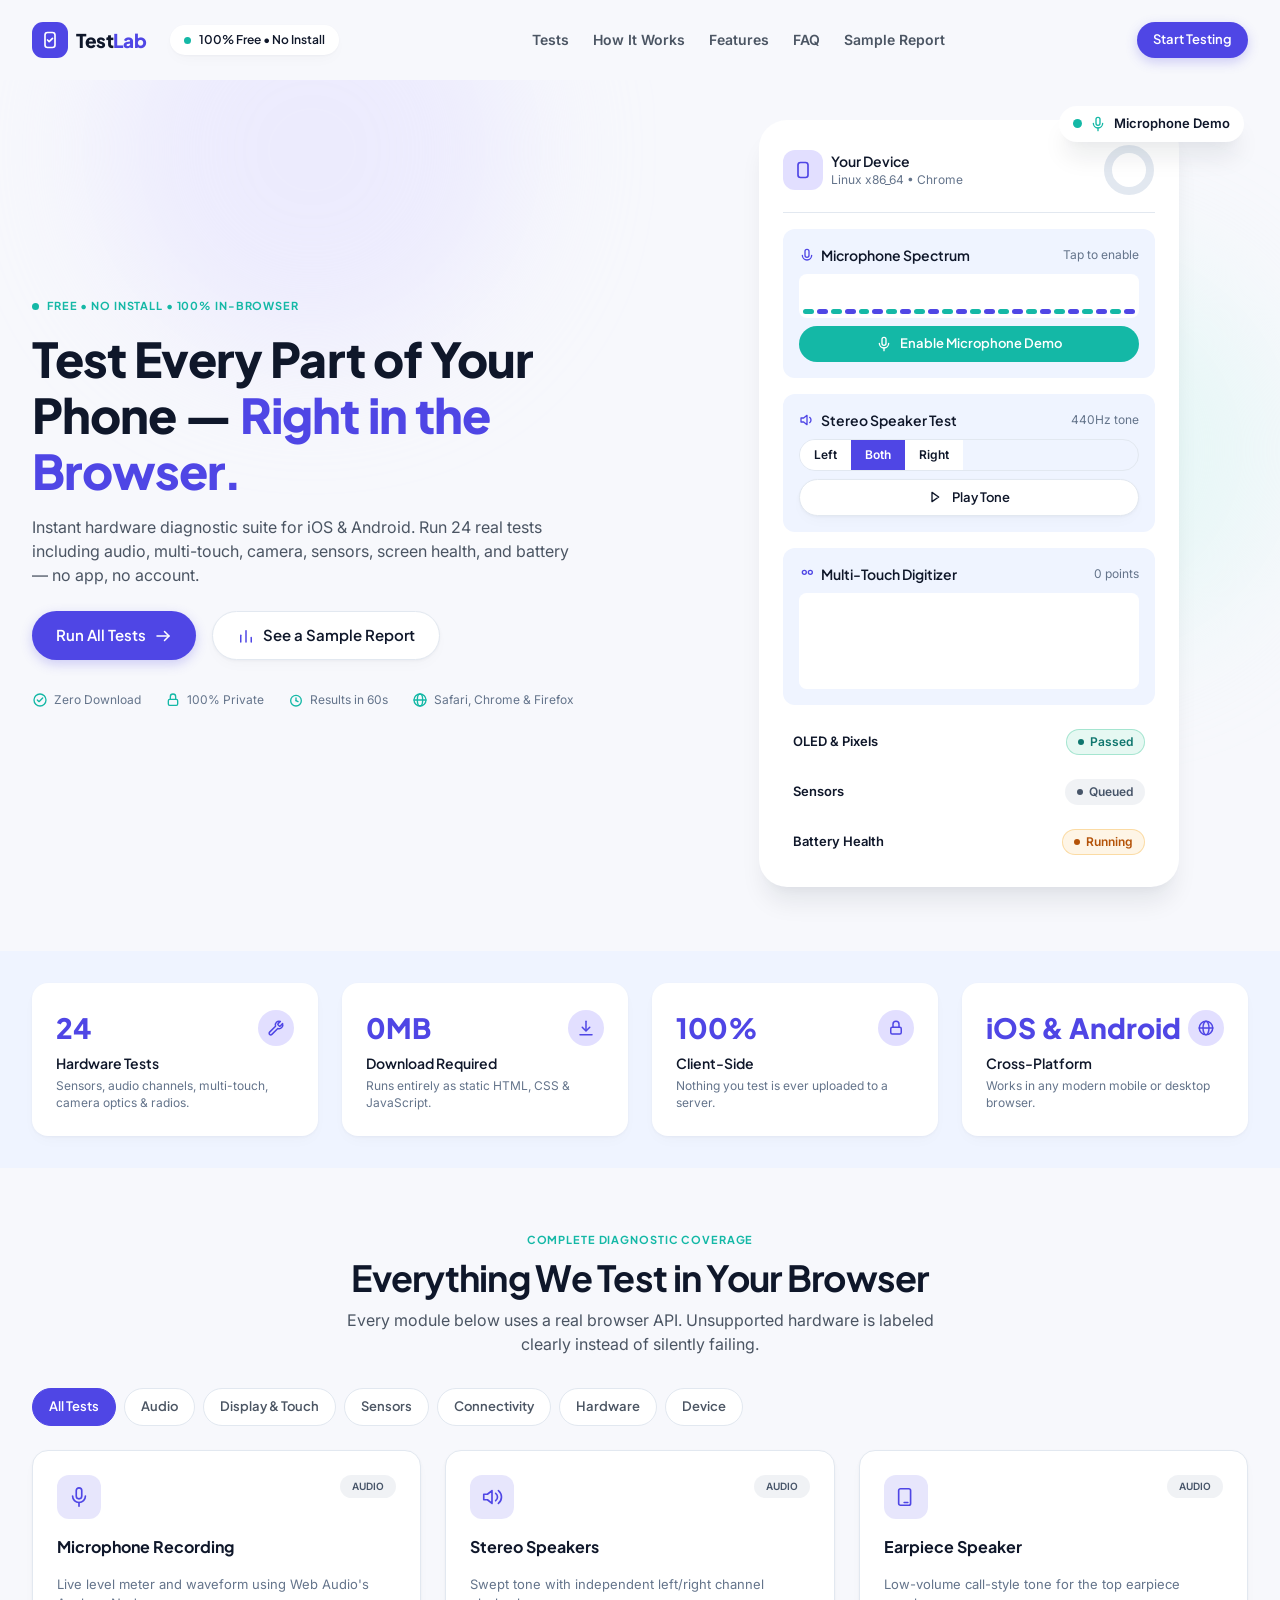
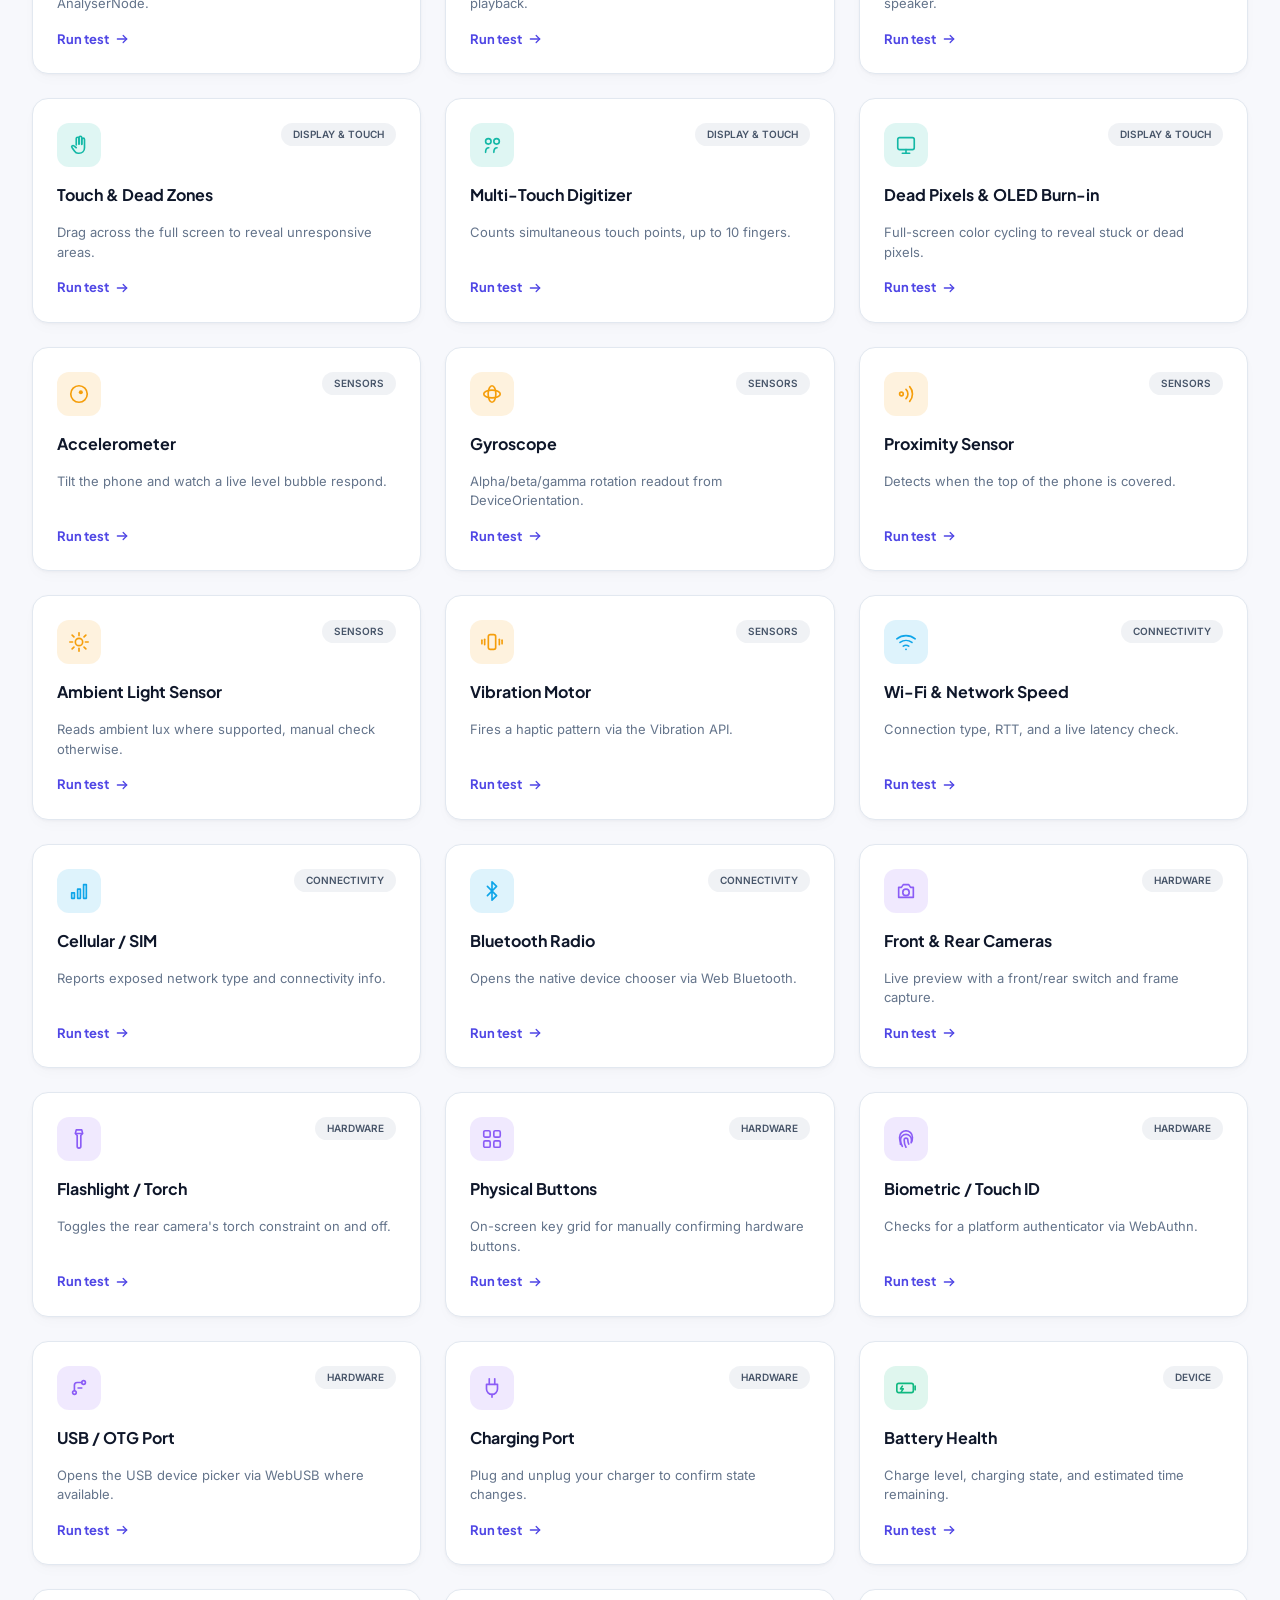
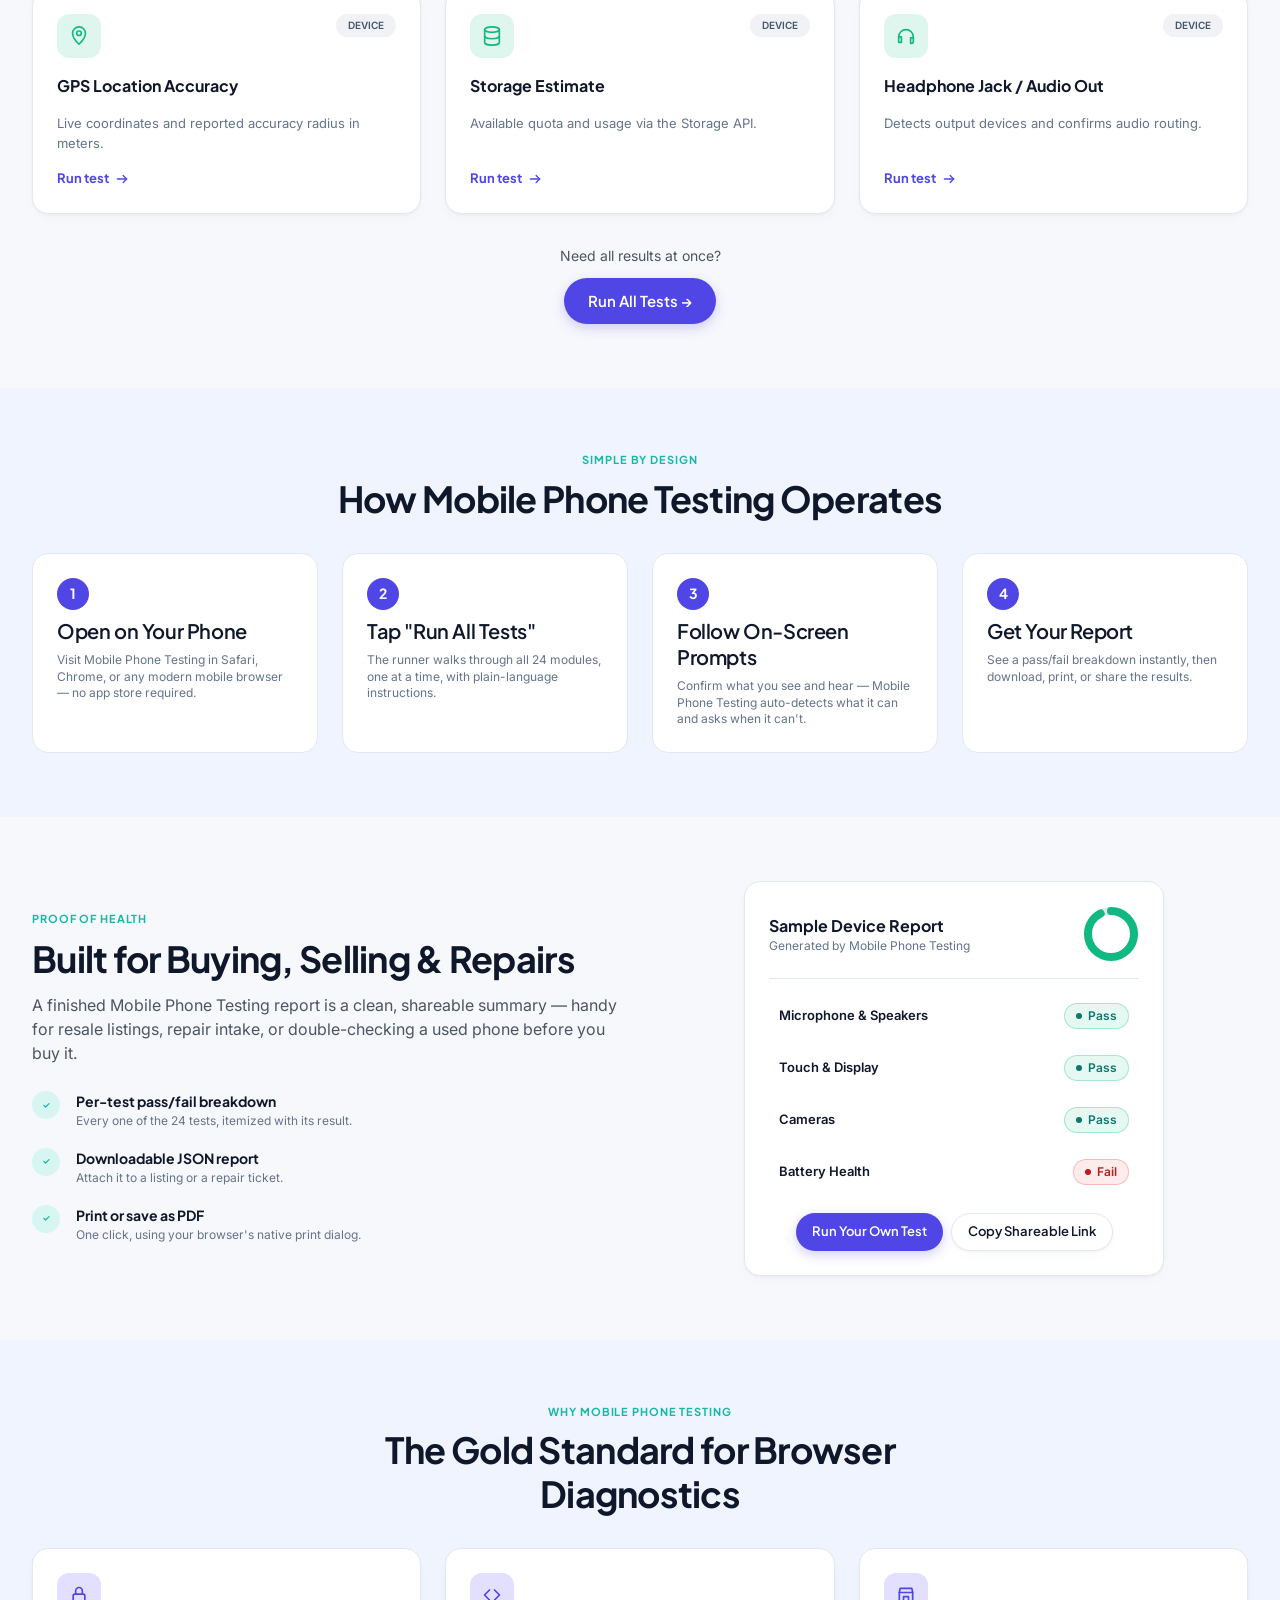
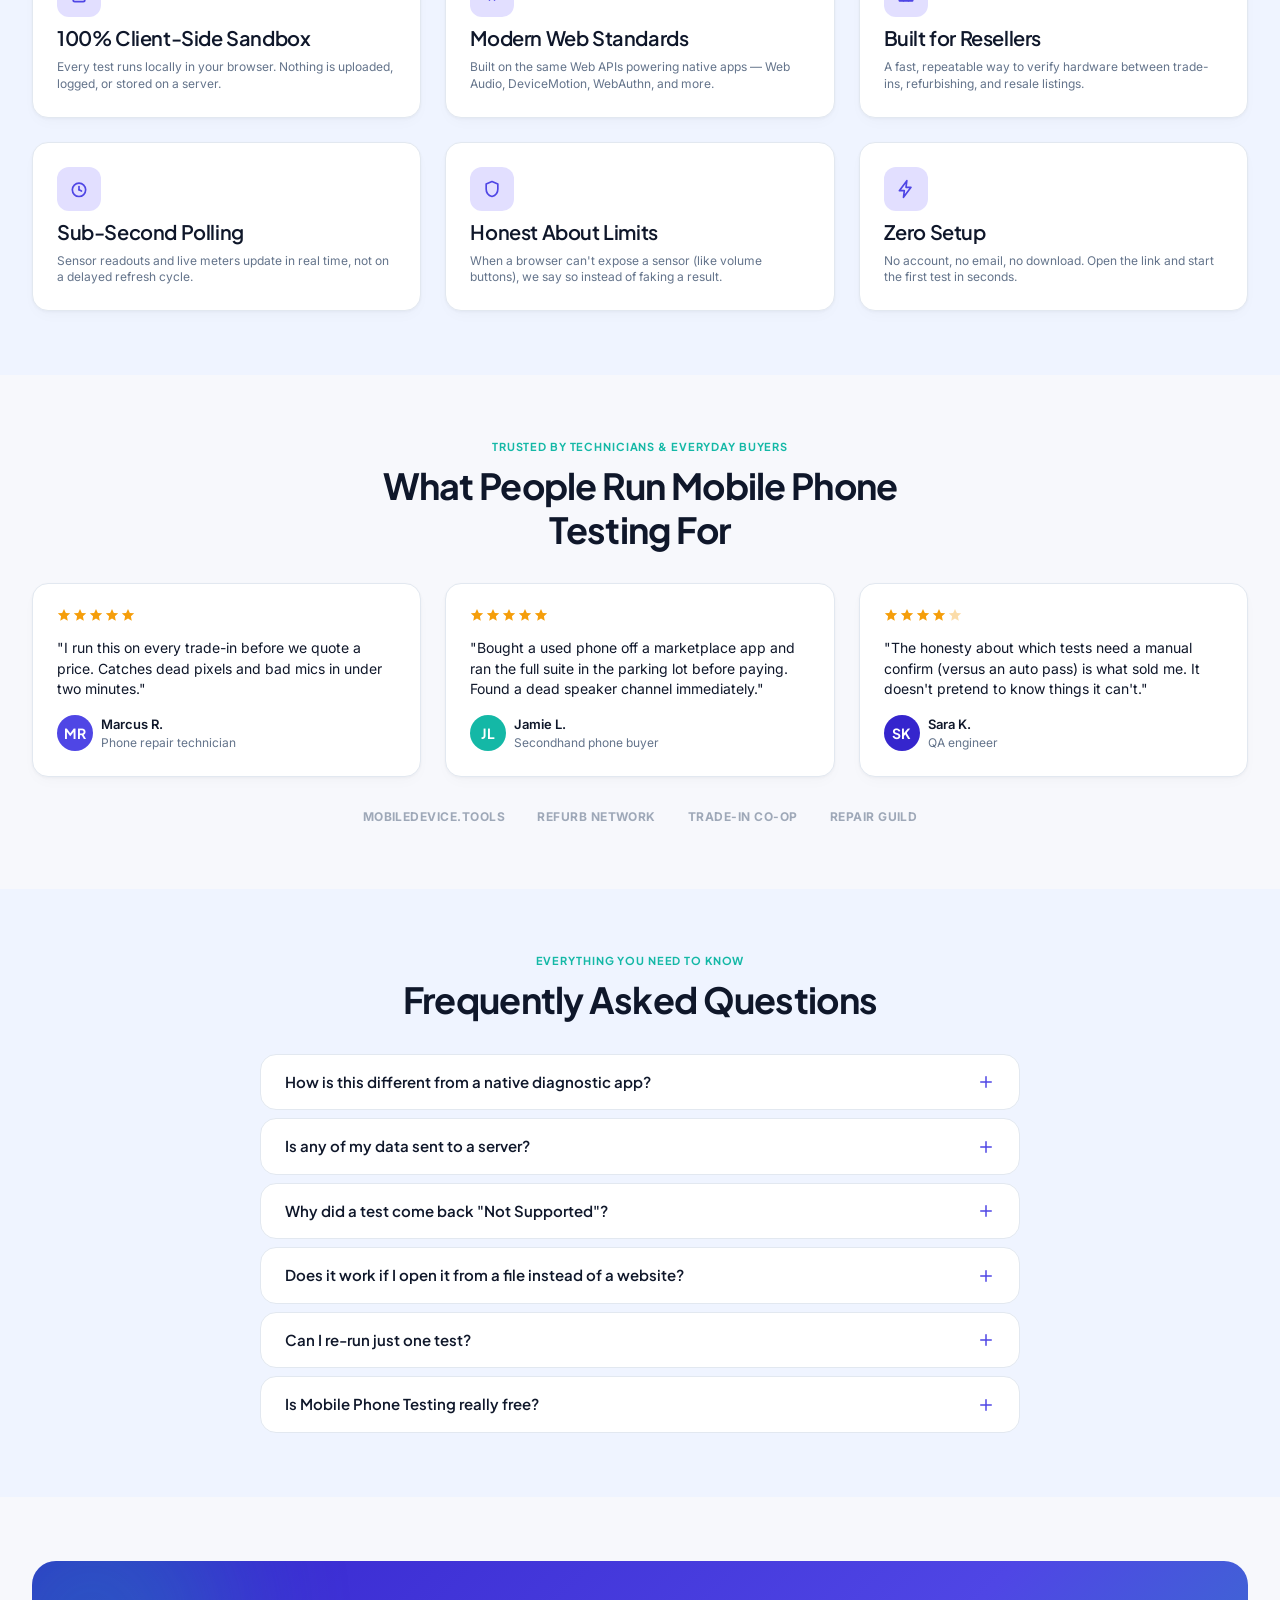
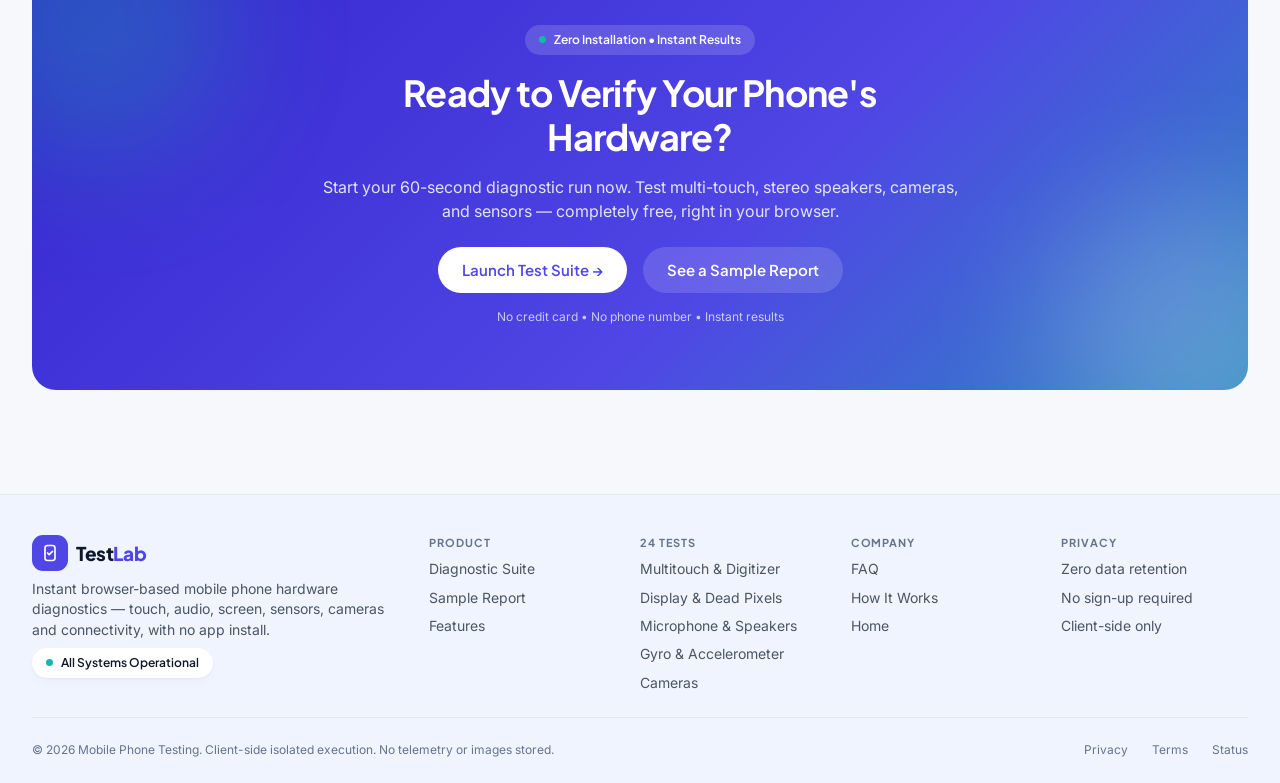
==== commit b95bc80c: "Update index.html" ====
--- a/index.html
+++ b/index.html
@@ -3,7 +3,7 @@
 <head>
 <meta charset="UTF-8" />
 <meta name="viewport" content="width=device-width, initial-scale=1.0" />
-<title>TestLab — Free Mobile Phone Hardware Test in Your Browser</title>
+<title>Mobile Phone Testing — Free Mobile Phone Hardware Test in Your Browser</title>
 <meta name="description" content="Run 18+ real hardware diagnostics on any phone — microphone, speakers, camera, touch, sensors, GPS, battery and more — free, instantly, with no app install." />
 <meta name="theme-color" content="#4F46E5" />
 <link rel="icon" href="./assets/favicon.svg" type="image/svg+xml" />
@@ -21,7 +21,7 @@
 <header class="site-header" id="siteHeader">
   <div class="site-header__bar">
     <div class="site-header__start">
-      <a href="./index.html" class="logo" aria-label="TestLab home">
+      <a href="/" class="logo" aria-label="Mobile Phone Testing home">
         <span class="logo__mark">
           <svg viewBox="0 0 24 24" width="20" height="20" fill="none" stroke="#fff" stroke-width="2" stroke-linecap="round" stroke-linejoin="round" aria-hidden="true">
             <rect x="6" y="3" width="12" height="18" rx="3"></rect>
@@ -268,13 +268,13 @@
     <div class="container">
       <div class="section-head section-head--center" style="margin-inline:auto;">
         <span class="eyebrow" style="margin-inline:auto;">Simple By Design</span>
-        <h2 class="h-lg">How TestLab Operates</h2>
+        <h2 class="h-lg">How Mobile Phone Testing Operates</h2>
       </div>
       <div class="timeline">
         <div class="timeline-step reveal">
           <span class="timeline-step__num">1</span>
           <h3 class="h-sm">Open on Your Phone</h3>
-          <p class="body-sm">Visit TestLab in Safari, Chrome, or any modern mobile browser — no app store required.</p>
+          <p class="body-sm">Visit Mobile Phone Testing in Safari, Chrome, or any modern mobile browser — no app store required.</p>
         </div>
         <div class="timeline-step reveal">
           <span class="timeline-step__num">2</span>
@@ -284,7 +284,7 @@
         <div class="timeline-step reveal">
           <span class="timeline-step__num">3</span>
           <h3 class="h-sm">Follow On-Screen Prompts</h3>
-          <p class="body-sm">Confirm what you see and hear — TestLab auto-detects what it can and asks when it can't.</p>
+          <p class="body-sm">Confirm what you see and hear — Mobile Phone Testing auto-detects what it can and asks when it can't.</p>
         </div>
         <div class="timeline-step reveal">
           <span class="timeline-step__num">4</span>
@@ -302,7 +302,7 @@
         <div class="reveal">
           <span class="eyebrow">Proof Of Health</span>
           <h2 class="h-lg" style="padding-top:8px;">Built for Buying, Selling &amp; Repairs</h2>
-          <p class="body-lg" style="padding-top:12px;">A finished TestLab report is a clean, shareable summary — handy for resale listings, repair intake, or double-checking a used phone before you buy it.</p>
+          <p class="body-lg" style="padding-top:12px;">A finished Mobile Phone Testing report is a clean, shareable summary — handy for resale listings, repair intake, or double-checking a used phone before you buy it.</p>
           <div style="padding-top:16px;">
             <div class="benefit-row">
               <span class="benefit-row__icon"><svg viewBox="0 0 24 24" width="15" height="15" fill="none" stroke="currentColor" stroke-width="2" stroke-linecap="round" stroke-linejoin="round" aria-hidden="true"><path d="M8 12l2.5 2.5L16 9"></path></svg></span>
@@ -324,7 +324,7 @@
             <div style="display:flex; align-items:center; justify-content:space-between; gap:12px; padding-bottom:16px; border-bottom:1px solid var(--color-border);">
               <div>
                 <div style="font-family:var(--font-heading); font-weight:700;">Sample Device Report</div>
-                <div class="body-sm">Generated by TestLab</div>
+                <div class="body-sm">Generated by Mobile Phone Testing</div>
               </div>
               <div style="text-align:center;">
                 <svg width="56" height="56" viewBox="0 0 56 56" style="transform:rotate(-90deg);">
@@ -353,7 +353,7 @@
   <section class="section section--alt" id="features">
     <div class="container">
       <div class="section-head section-head--center" style="margin-inline:auto;">
-        <span class="eyebrow" style="margin-inline:auto;">Why TestLab</span>
+        <span class="eyebrow" style="margin-inline:auto;">Why Mobile Phone Testing</span>
         <h2 class="h-lg">The Gold Standard for Browser Diagnostics</h2>
       </div>
       <div class="bento-grid">
@@ -396,7 +396,7 @@
     <div class="container">
       <div class="section-head section-head--center" style="margin-inline:auto;">
         <span class="eyebrow" style="margin-inline:auto;">Trusted By Technicians &amp; Everyday Buyers</span>
-        <h2 class="h-lg">What People Run TestLab For</h2>
+        <h2 class="h-lg">What People Run Mobile Phone Testing For</h2>
       </div>
       <div class="testimonial-grid">
         <div class="testimonial-card card reveal">
@@ -465,7 +465,7 @@
             <span class="accordion-item__icon" aria-hidden="true"><svg viewBox="0 0 24 24" width="18" height="18" fill="none" stroke="currentColor" stroke-width="2" stroke-linecap="round"><line x1="12" y1="5" x2="12" y2="19"></line><line x1="5" y1="12" x2="19" y2="12"></line></svg></span>
           </button>
           <div class="accordion-item__panel" id="faq-panel-1" role="region" aria-labelledby="faq-trigger-1">
-            <div class="accordion-item__panel-inner">TestLab uses standard Web APIs (getUserMedia, DeviceMotion, WebAuthn, and similar) that ship in modern mobile browsers, so it needs no install and no app-store review. The trade-off is that a few sensors — like physical volume buttons — simply aren't exposed to web pages, and we label those clearly instead of guessing.</div>
+            <div class="accordion-item__panel-inner">Mobile Phone Testing uses standard Web APIs (getUserMedia, DeviceMotion, WebAuthn, and similar) that ship in modern mobile browsers, so it needs no install and no app-store review. The trade-off is that a few sensors — like physical volume buttons — simply aren't exposed to web pages, and we label those clearly instead of guessing.</div>
           </div>
         </div>
         <div class="accordion-item">
@@ -483,7 +483,7 @@
             <span class="accordion-item__icon" aria-hidden="true"><svg viewBox="0 0 24 24" width="18" height="18" fill="none" stroke="currentColor" stroke-width="2" stroke-linecap="round"><line x1="12" y1="5" x2="12" y2="19"></line><line x1="5" y1="12" x2="19" y2="12"></line></svg></span>
           </button>
           <div class="accordion-item__panel" id="faq-panel-3" role="region" aria-labelledby="faq-trigger-3">
-            <div class="accordion-item__panel-inner">Some browsers, particularly Safari on iOS, don't expose every hardware API to web pages — Bluetooth pairing and USB access are common examples. When that happens TestLab marks the test "Not supported on this browser" rather than reporting a false failure.</div>
+            <div class="accordion-item__panel-inner">Some browsers, particularly Safari on iOS, don't expose every hardware API to web pages — Bluetooth pairing and USB access are common examples. When that happens Mobile Phone Testing marks the test "Not supported on this browser" rather than reporting a false failure.</div>
           </div>
         </div>
         <div class="accordion-item">
@@ -506,7 +506,7 @@
         </div>
         <div class="accordion-item">
           <button class="accordion-item__trigger" aria-expanded="false" aria-controls="faq-panel-6" id="faq-trigger-6">
-            <span>Is TestLab really free?</span>
+            <span>Is Mobile Phone Testing really free?</span>
             <span class="accordion-item__icon" aria-hidden="true"><svg viewBox="0 0 24 24" width="18" height="18" fill="none" stroke="currentColor" stroke-width="2" stroke-linecap="round"><line x1="12" y1="5" x2="12" y2="19"></line><line x1="5" y1="12" x2="19" y2="12"></line></svg></span>
           </button>
           <div class="accordion-item__panel" id="faq-panel-6" role="region" aria-labelledby="faq-trigger-6">
@@ -543,7 +543,7 @@
   <div class="container">
     <div class="footer-grid">
       <div class="footer-col" style="grid-column: span 1;">
-        <a href="./index.html" class="logo" aria-label="TestLab home">
+        <a href="/" class="logo" aria-label="Mobile Phone Testing home">
           <span class="logo__mark">
             <svg viewBox="0 0 24 24" width="18" height="18" fill="none" stroke="#fff" stroke-width="2" stroke-linecap="round" stroke-linejoin="round" aria-hidden="true"><rect x="6" y="3" width="12" height="18" rx="3"></rect><path d="M9 12l2 2 4-4"></path></svg>
           </span>
@@ -580,7 +580,7 @@
       </div>
     </div>
     <div class="footer-bottom">
-      <p class="body-sm">© <span id="footerYear"></span> TestLab. Client-side isolated execution. No telemetry or images stored.</p>
+      <p class="body-sm">© <span id="footerYear"></span> Mobile Phone Testing. Client-side isolated execution. No telemetry or images stored.</p>
       <div class="footer-bottom__links body-sm">
         <a href="#faq">Privacy</a>
         <a href="#faq">Terms</a>
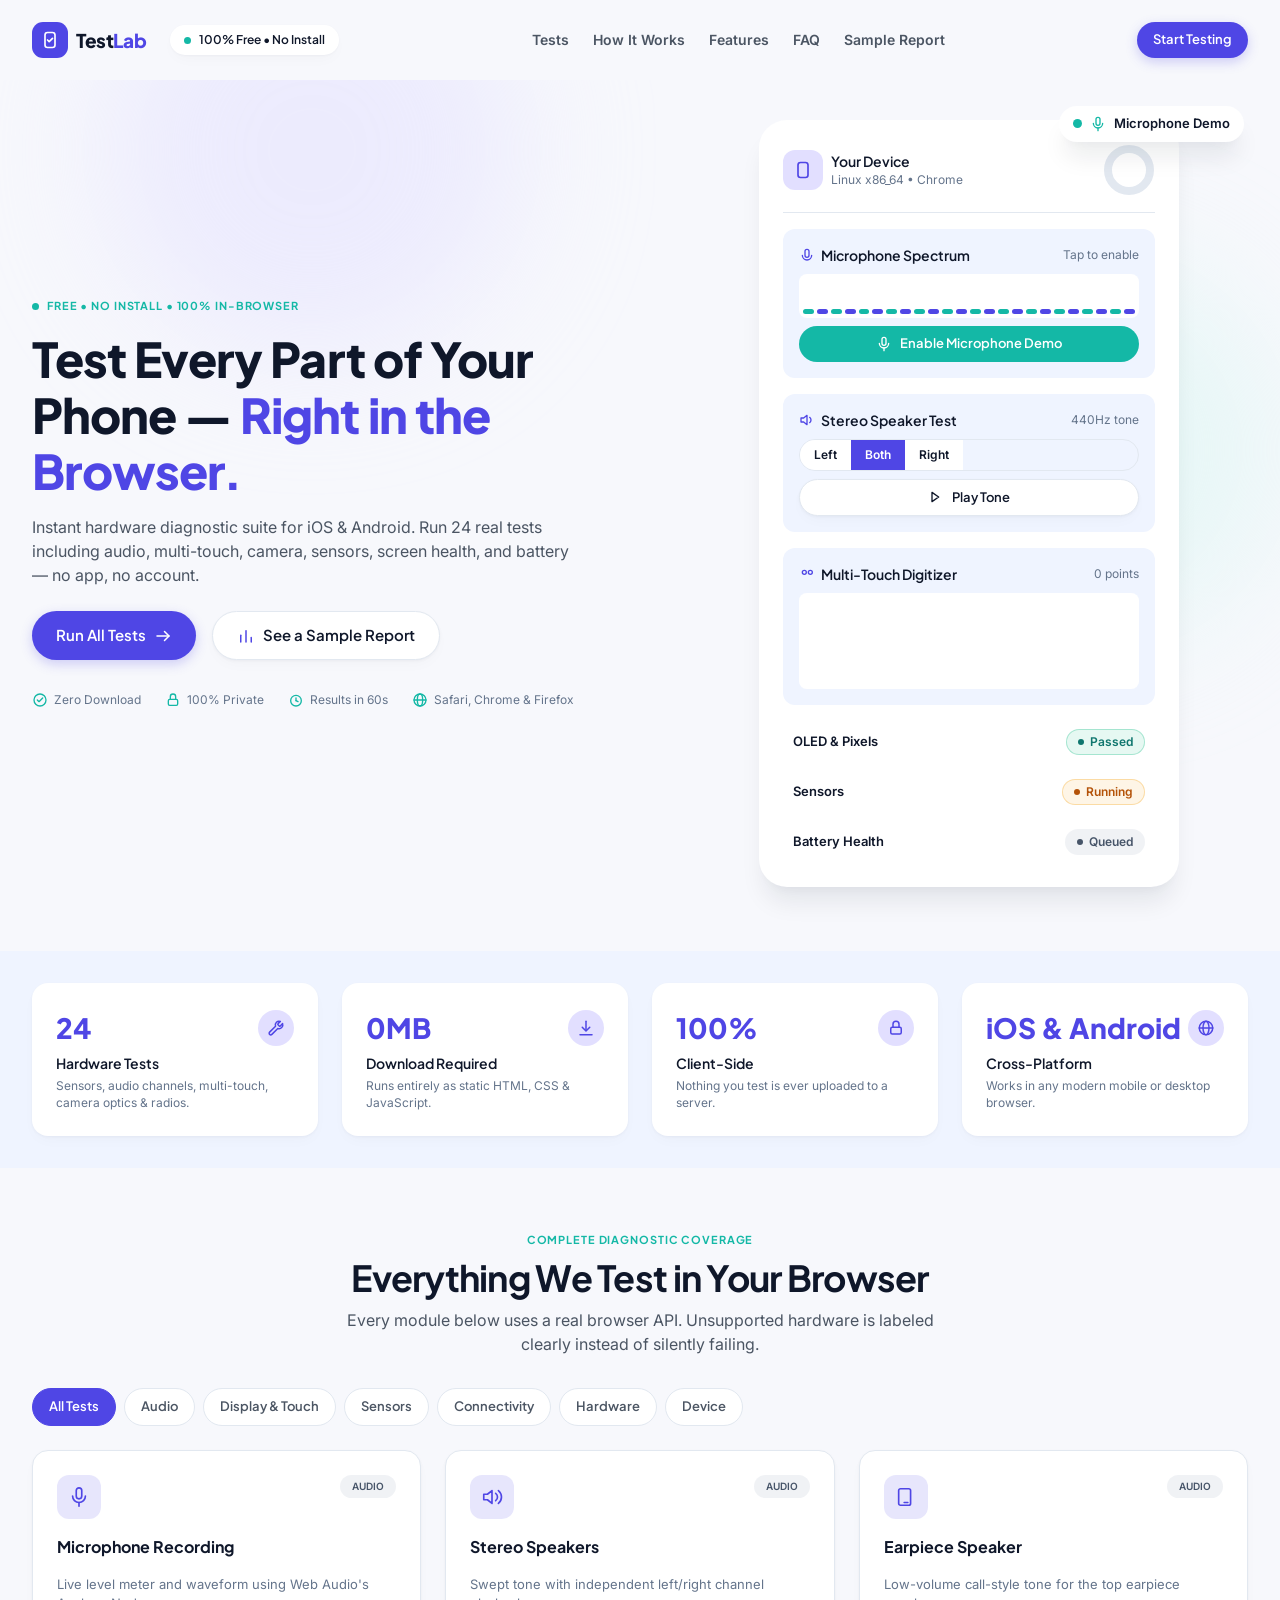
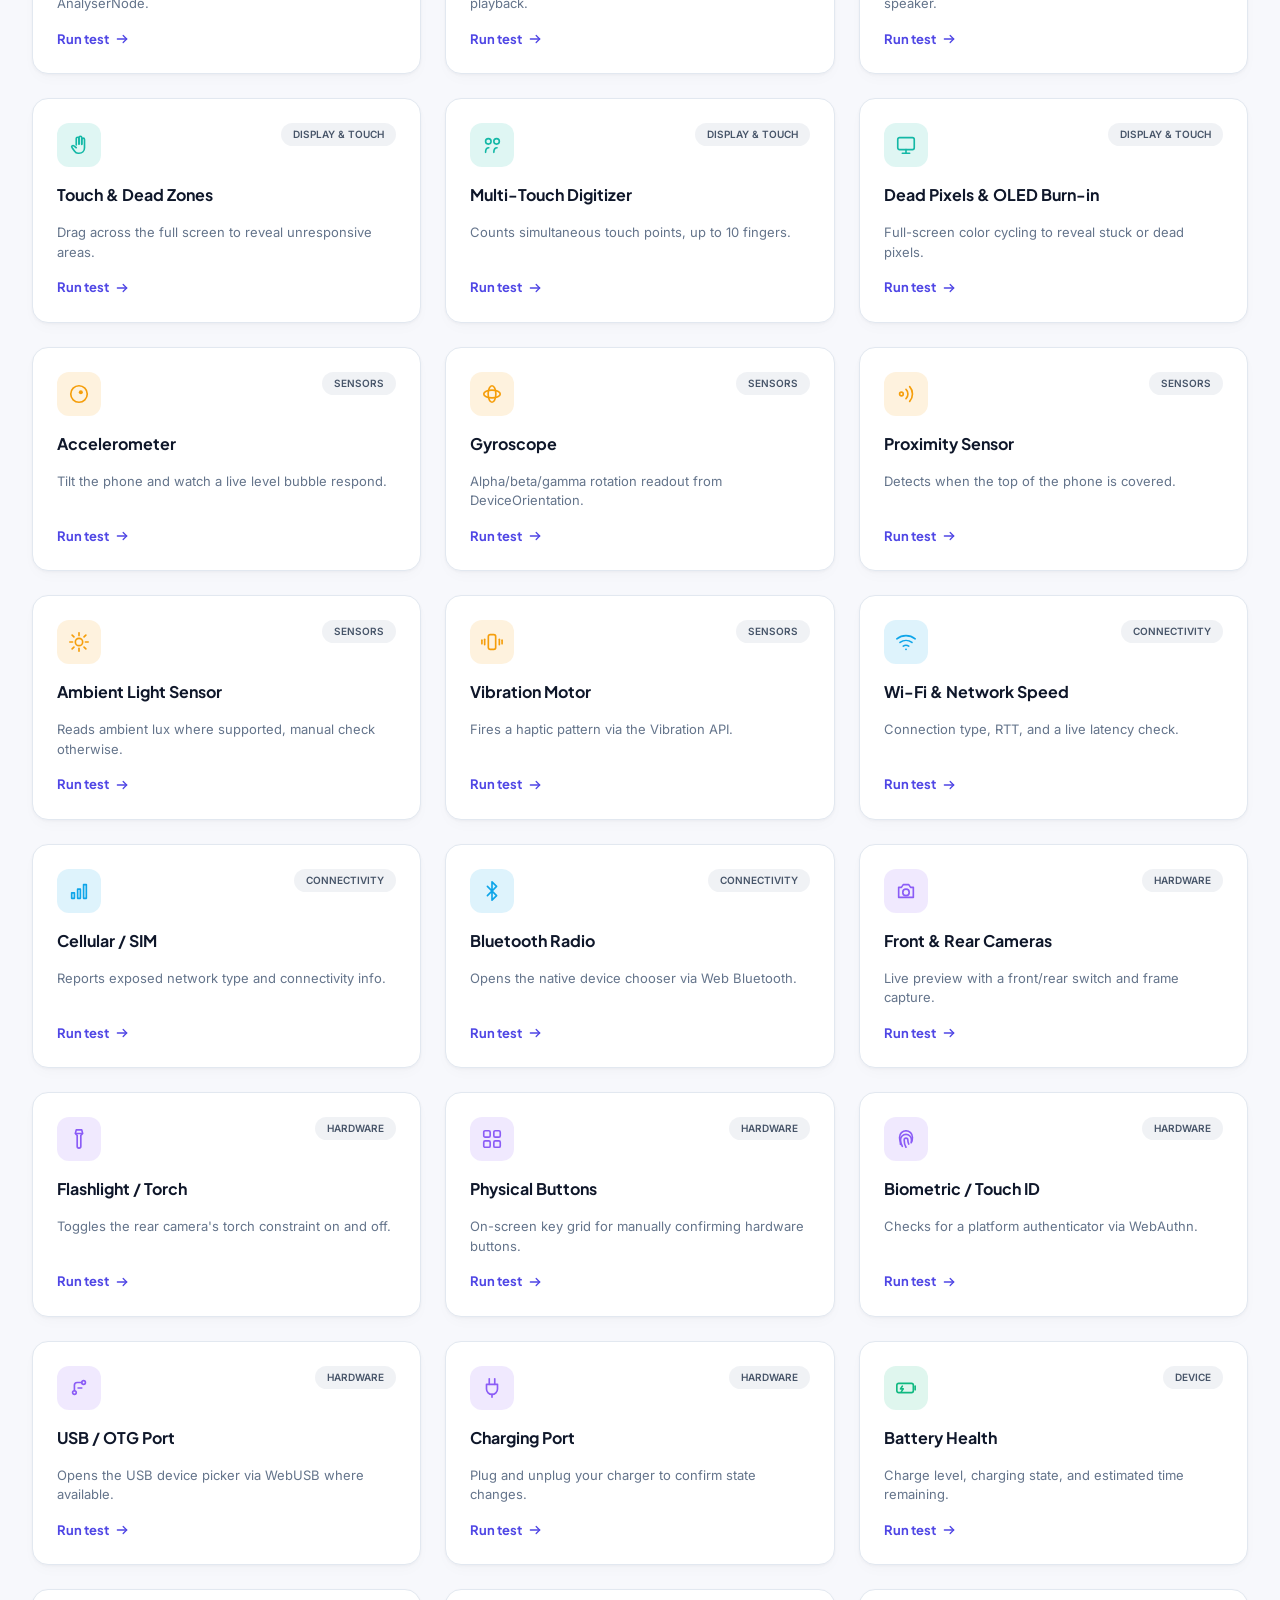
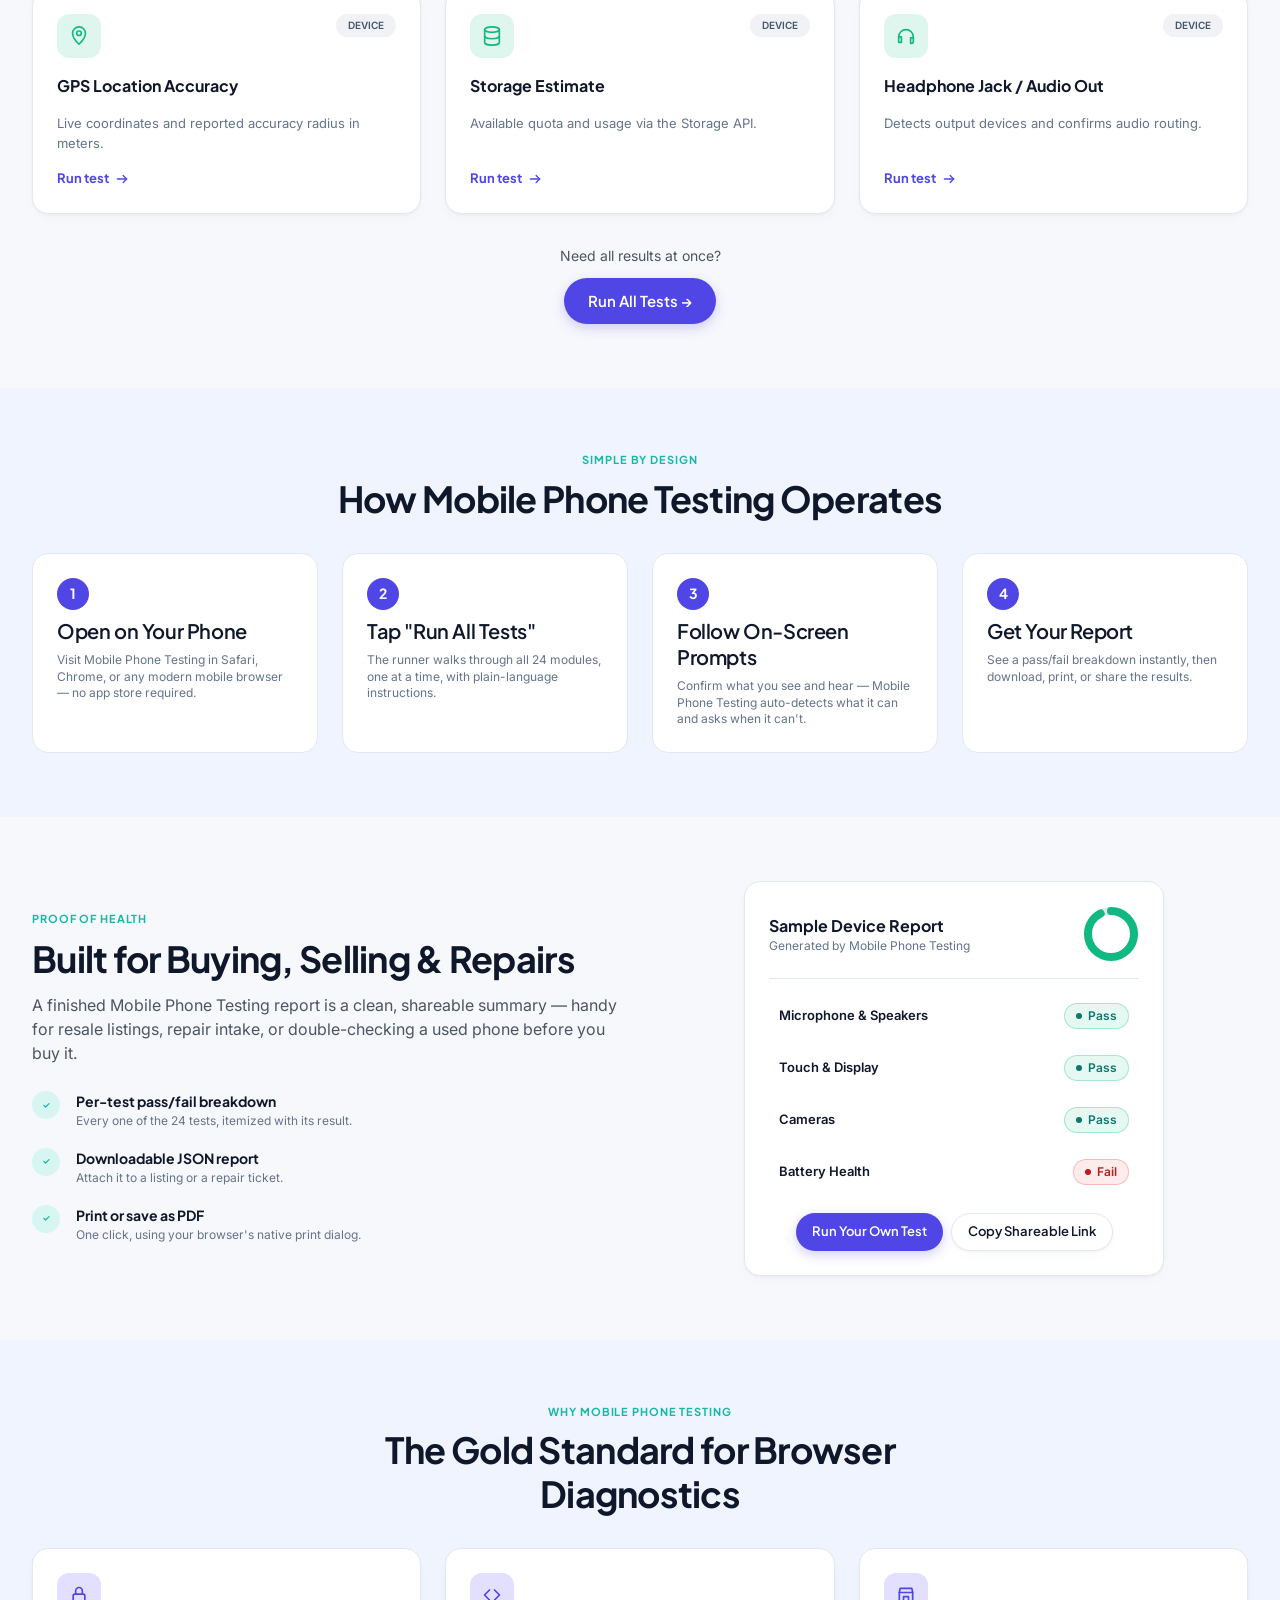
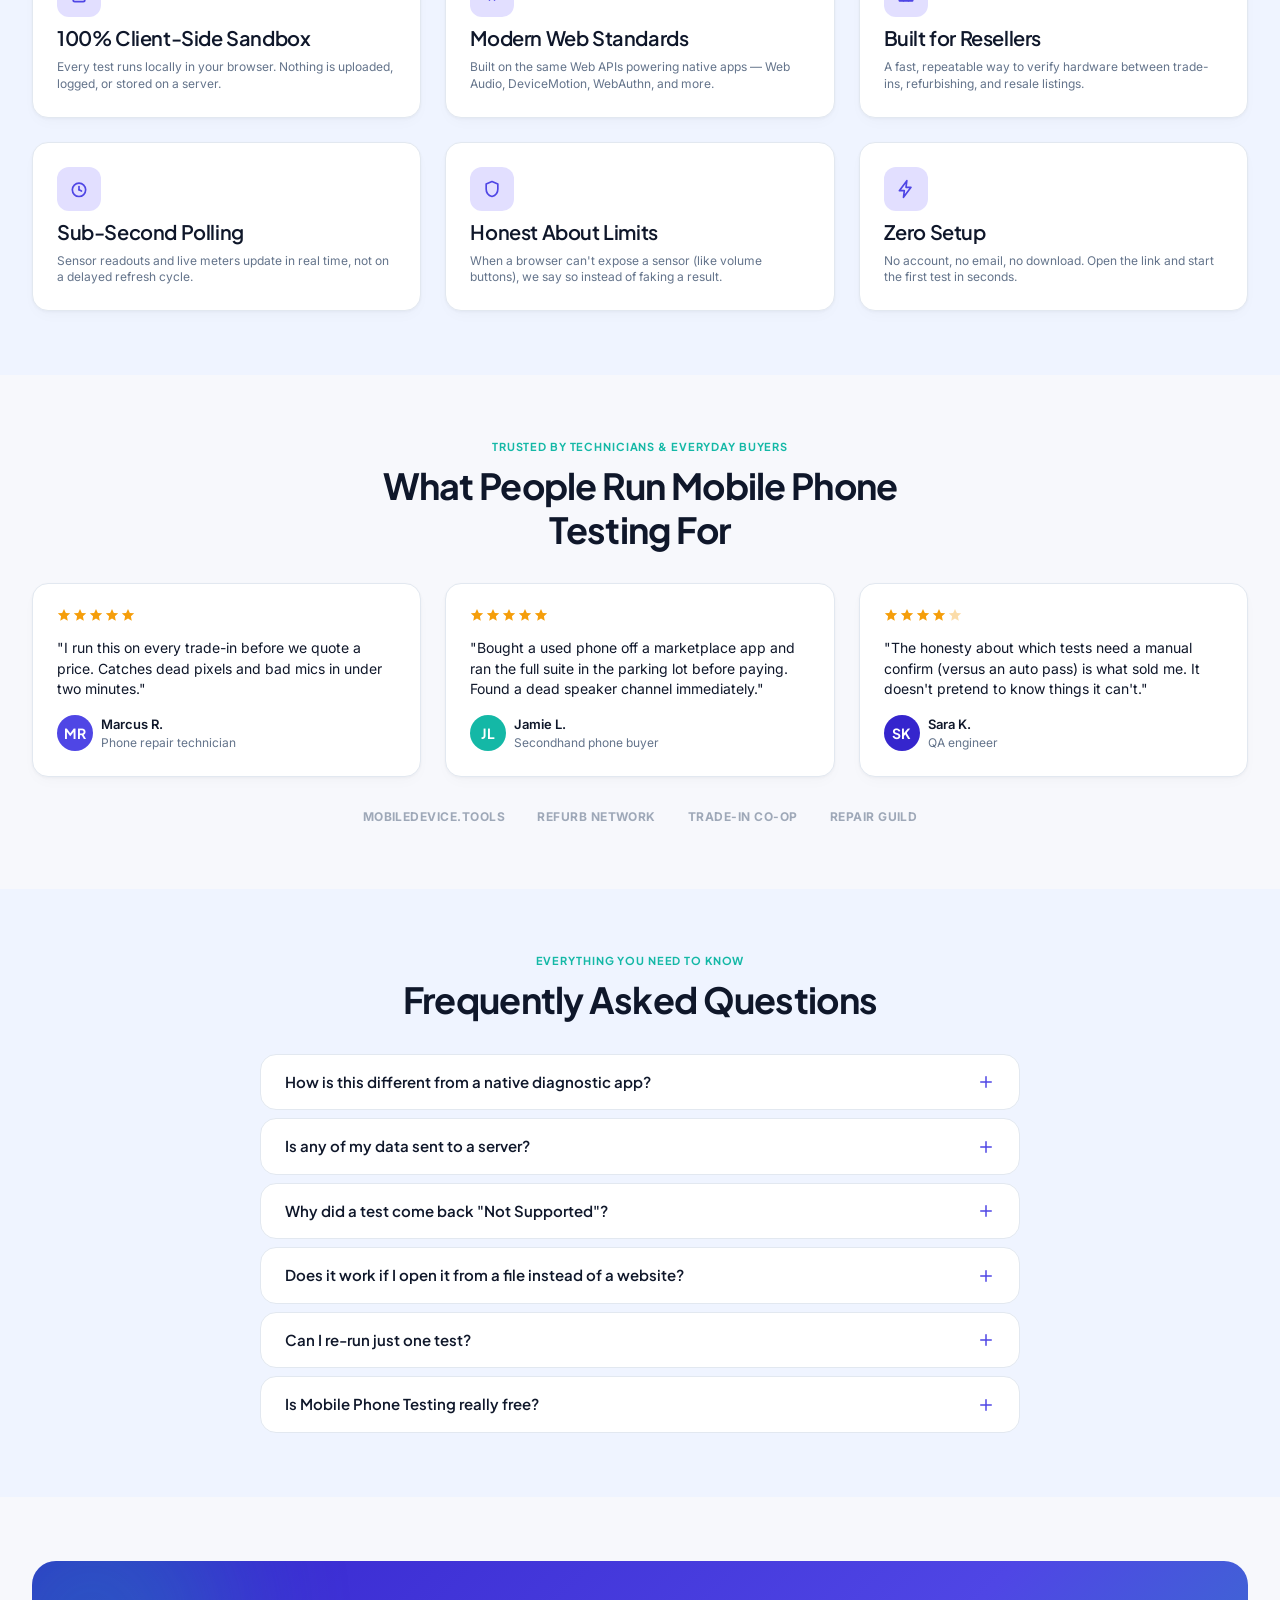
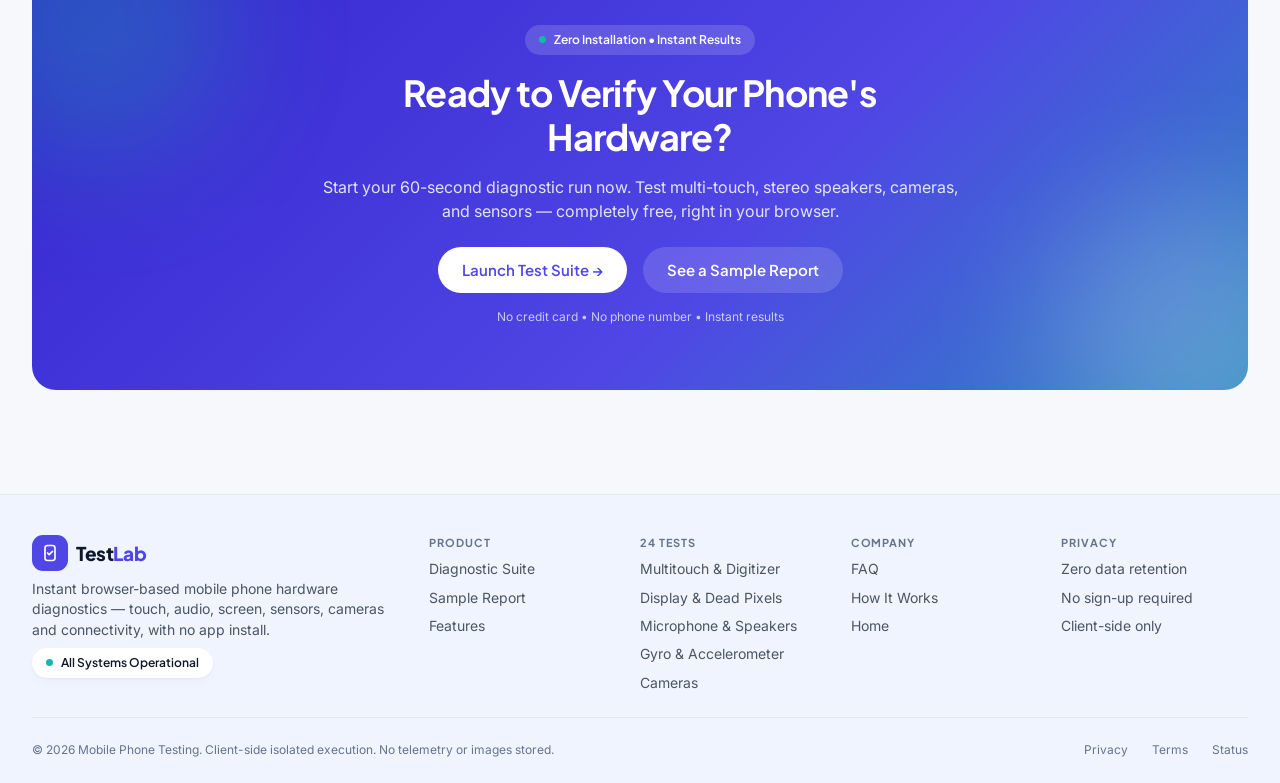
==== commit abbdfc47: "Update index.html" ====
--- a/index.html
+++ b/index.html
@@ -44,7 +44,7 @@
     </nav>
 
     <div class="site-header__actions">
-      <a href="./tests.html" class="btn btn--primary btn--sm">Start Testing</a>
+      <a href="/tests" class="btn btn--primary btn--sm">Start Testing</a>
       <button class="mobile-menu-toggle" id="mobileMenuToggle" aria-expanded="false" aria-controls="mobileMenu" aria-label="Open menu">
         <svg viewBox="0 0 24 24" width="20" height="20" fill="none" stroke="currentColor" stroke-width="2" stroke-linecap="round" aria-hidden="true">
           <line x1="4" y1="7" x2="20" y2="7"></line><line x1="4" y1="12" x2="20" y2="12"></line><line x1="4" y1="17" x2="20" y2="17"></line>
@@ -65,7 +65,7 @@
     <a href="#faq" data-menu-link>FAQ</a>
     <a href="#dashboard" data-menu-link>Sample Report</a>
   </nav>
-  <a href="./tests.html" class="btn btn--primary btn--block">Start Testing</a>
+  <a href="/tests" class="btn btn--primary btn--block">Start Testing</a>
 </div>
 
 <main id="main" class="site-main">
@@ -81,7 +81,7 @@
           <h1 class="h-xl">Test Every Part of Your Phone — <span class="text-primary">Right in the Browser.</span></h1>
           <p class="body-lg" style="max-width:34rem;">Instant hardware diagnostic suite for iOS &amp; Android. Run 24 real tests including audio, multi-touch, camera, sensors, screen health, and battery — no app, no account.</p>
           <div class="hero__ctas">
-            <a href="./tests.html" class="btn btn--primary">
+            <a href="/tests" class="btn btn--primary">
               <span>Run All Tests</span>
               <svg viewBox="0 0 24 24" width="18" height="18" fill="none" stroke="currentColor" stroke-width="2" stroke-linecap="round" stroke-linejoin="round" aria-hidden="true"><line x1="4" y1="12" x2="20" y2="12"></line><path d="M14 6l6 6-6 6"></path></svg>
             </a>
@@ -258,7 +258,7 @@
 
       <div style="display:flex; flex-direction:column; align-items:center; gap:12px; padding-top:32px;">
         <p class="body-md">Need all results at once?</p>
-        <a href="./tests.html" class="btn btn--primary">Run All Tests →</a>
+        <a href="/tests" class="btn btn--primary">Run All Tests →</a>
       </div>
     </div>
   </section>
@@ -340,7 +340,7 @@
               <div class="mini-row"><span class="mini-row__name">Battery Health</span><span class="chip chip--fail"><span class="chip__dot"></span>Fail</span></div>
             </div>
             <div class="results-actions" style="padding-top:20px;">
-              <a href="./tests.html" class="btn btn--primary btn--sm">Run Your Own Test</a>
+              <a href="/tests" class="btn btn--primary btn--sm">Run Your Own Test</a>
               <button class="btn btn--secondary btn--sm" type="button" id="copySampleLinkBtn">Copy Shareable Link</button>
             </div>
           </div>
@@ -528,7 +528,7 @@
           <h2 class="h-lg" style="color:#fff;">Ready to Verify Your Phone's Hardware?</h2>
           <p class="body-lg" style="color:rgba(255,255,255,0.85);">Start your 60-second diagnostic run now. Test multi-touch, stereo speakers, cameras, and sensors — completely free, right in your browser.</p>
           <div class="final-cta__ctas">
-            <a href="./tests.html" class="btn btn--white">Launch Test Suite →</a>
+            <a href="/tests" class="btn btn--white">Launch Test Suite →</a>
             <a href="#dashboard" class="btn btn--on-dark">See a Sample Report</a>
           </div>
           <p class="body-sm" style="color:rgba(255,255,255,0.7);">No credit card • No phone number • Instant results</p>
@@ -554,17 +554,17 @@
       </div>
       <div class="footer-col">
         <span class="eyebrow" style="color:var(--color-text-muted);">Product</span>
-        <a class="body-md" href="./tests.html">Diagnostic Suite</a>
+        <a class="body-md" href="/tests">Diagnostic Suite</a>
         <a class="body-md" href="#dashboard">Sample Report</a>
         <a class="body-md" href="#features">Features</a>
       </div>
       <div class="footer-col">
         <span class="eyebrow" style="color:var(--color-text-muted);">24 Tests</span>
-        <a class="body-md" href="./tests.html?test=multitouch">Multitouch &amp; Digitizer</a>
-        <a class="body-md" href="./tests.html?test=deadpixel">Display &amp; Dead Pixels</a>
-        <a class="body-md" href="./tests.html?test=microphone">Microphone &amp; Speakers</a>
-        <a class="body-md" href="./tests.html?test=gyroscope">Gyro &amp; Accelerometer</a>
-        <a class="body-md" href="./tests.html?test=camera">Cameras</a>
+        <a class="body-md" href="/tests?test=multitouch">Multitouch &amp; Digitizer</a>
+        <a class="body-md" href="/tests?test=deadpixel">Display &amp; Dead Pixels</a>
+        <a class="body-md" href="/tests?test=microphone">Microphone &amp; Speakers</a>
+        <a class="body-md" href="/tests?test=gyroscope">Gyro &amp; Accelerometer</a>
+        <a class="body-md" href="/tests?test=camera">Cameras</a>
       </div>
       <div class="footer-col">
         <span class="eyebrow" style="color:var(--color-text-muted);">Company</span>
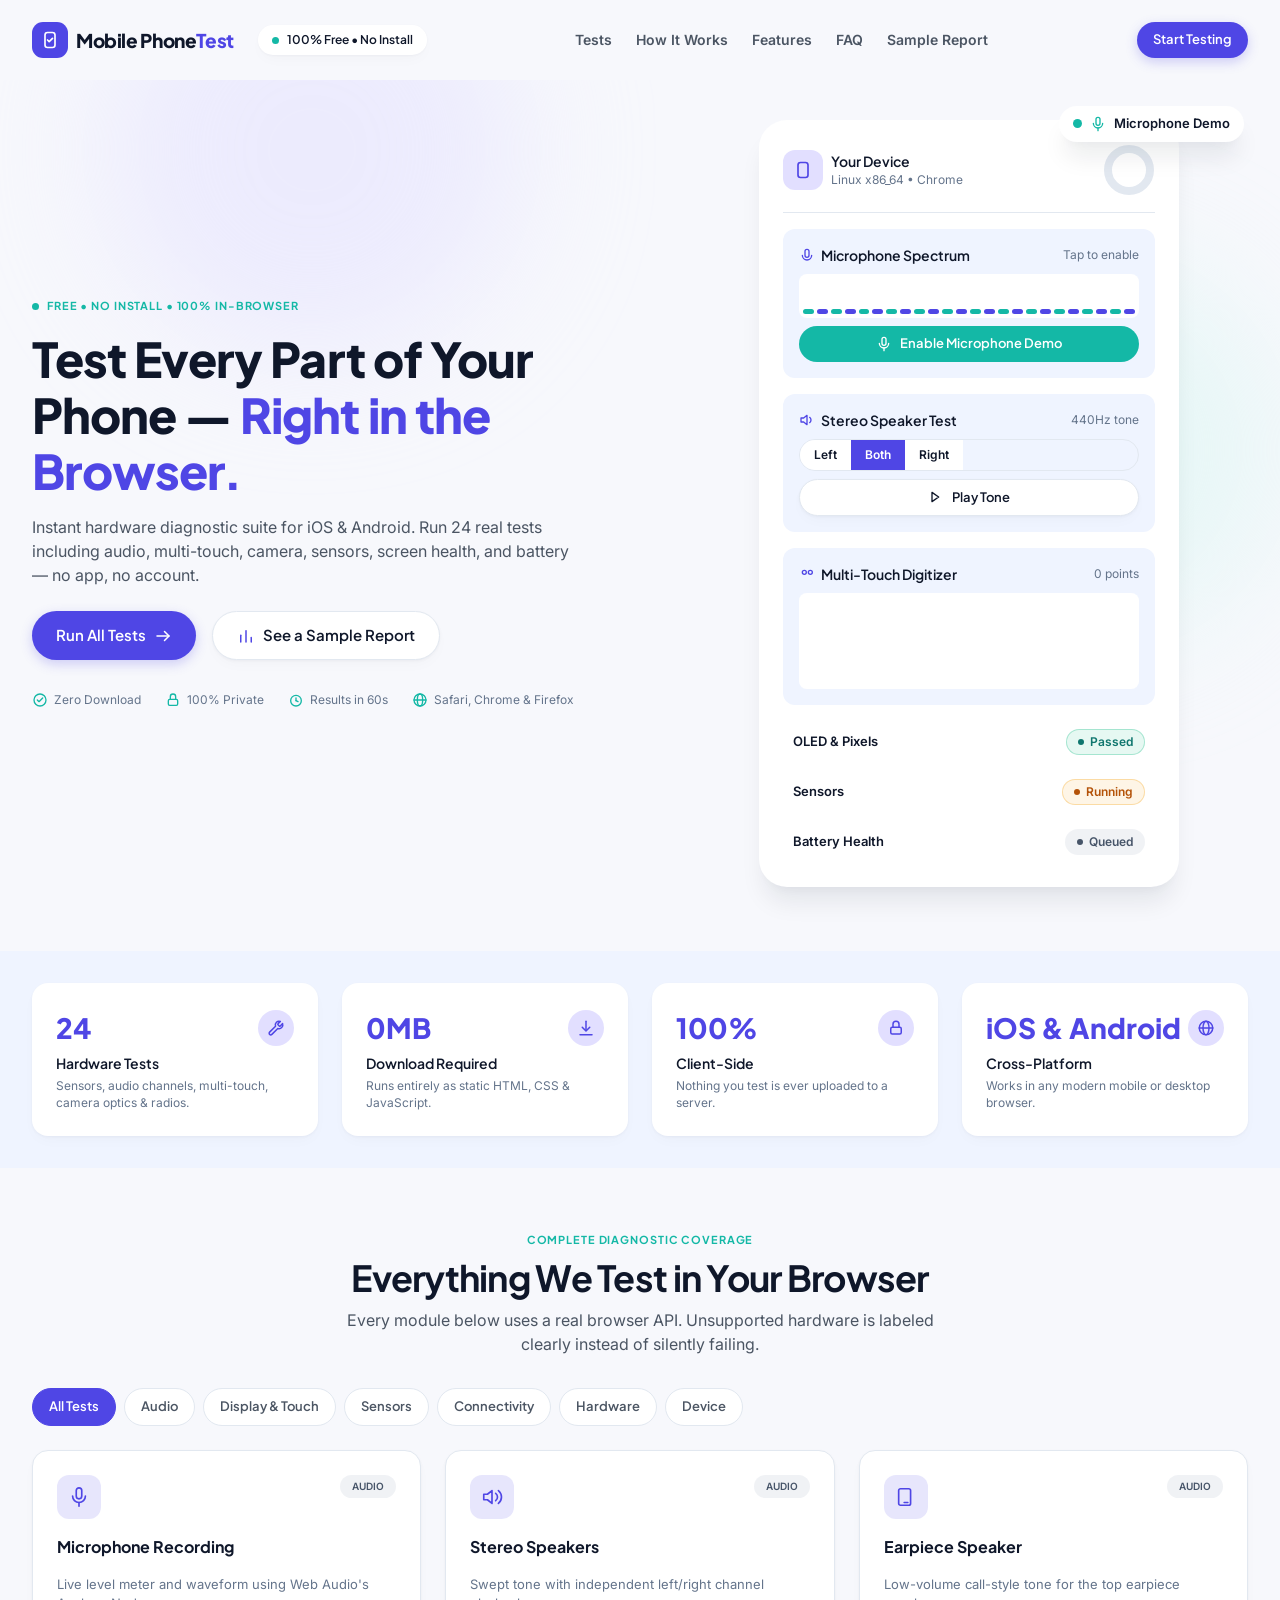
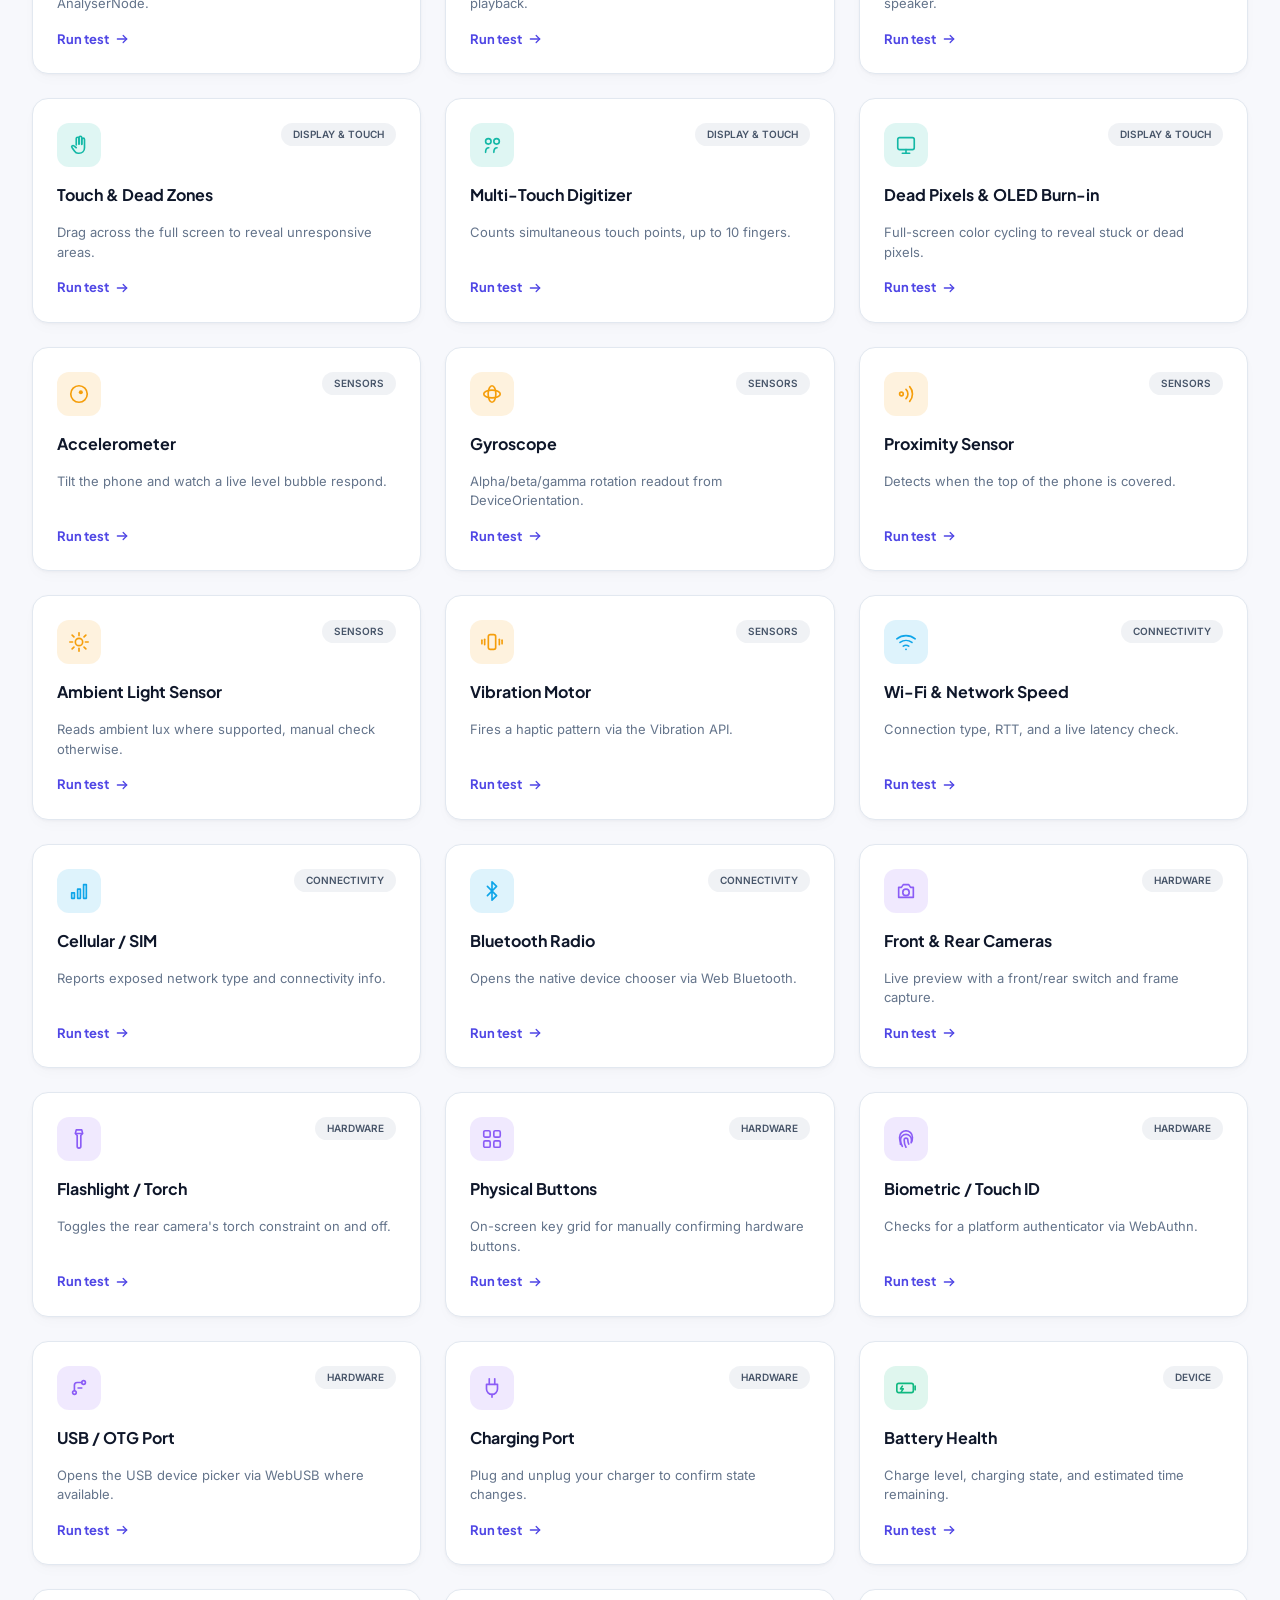
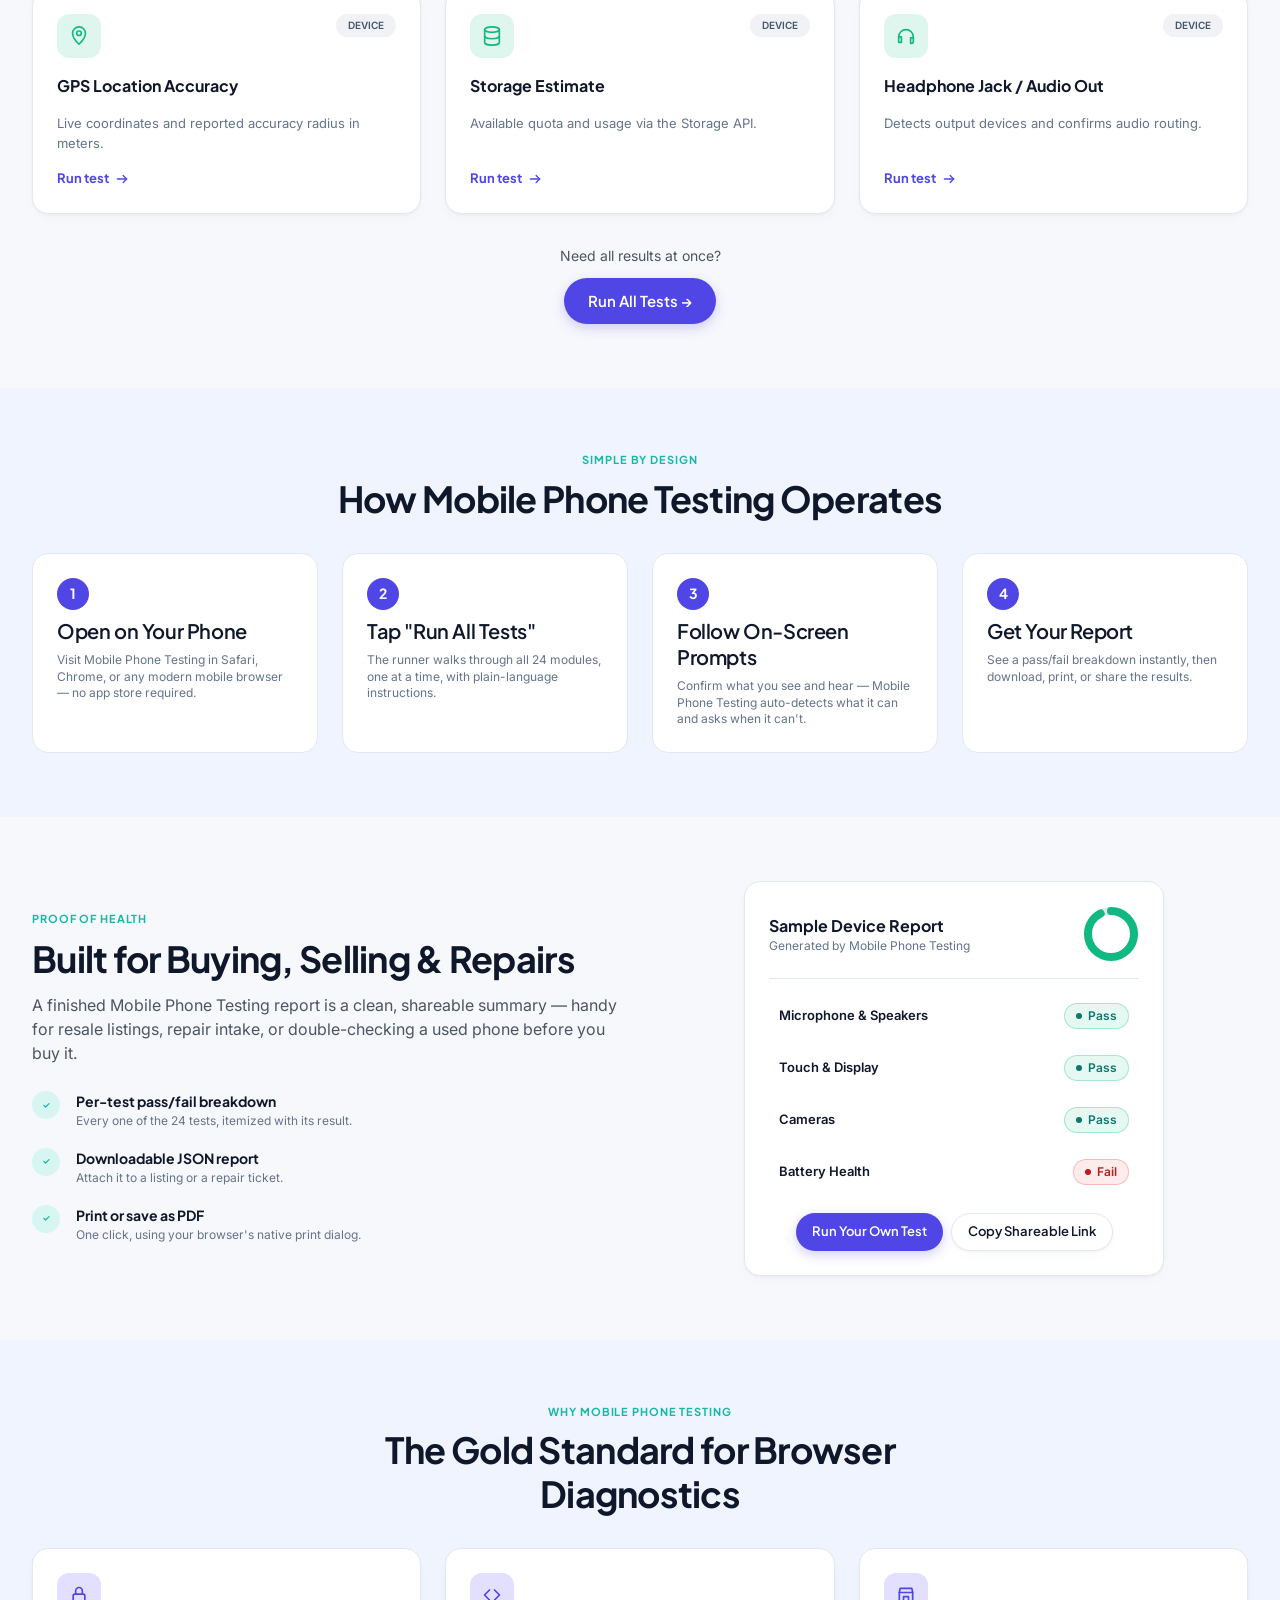
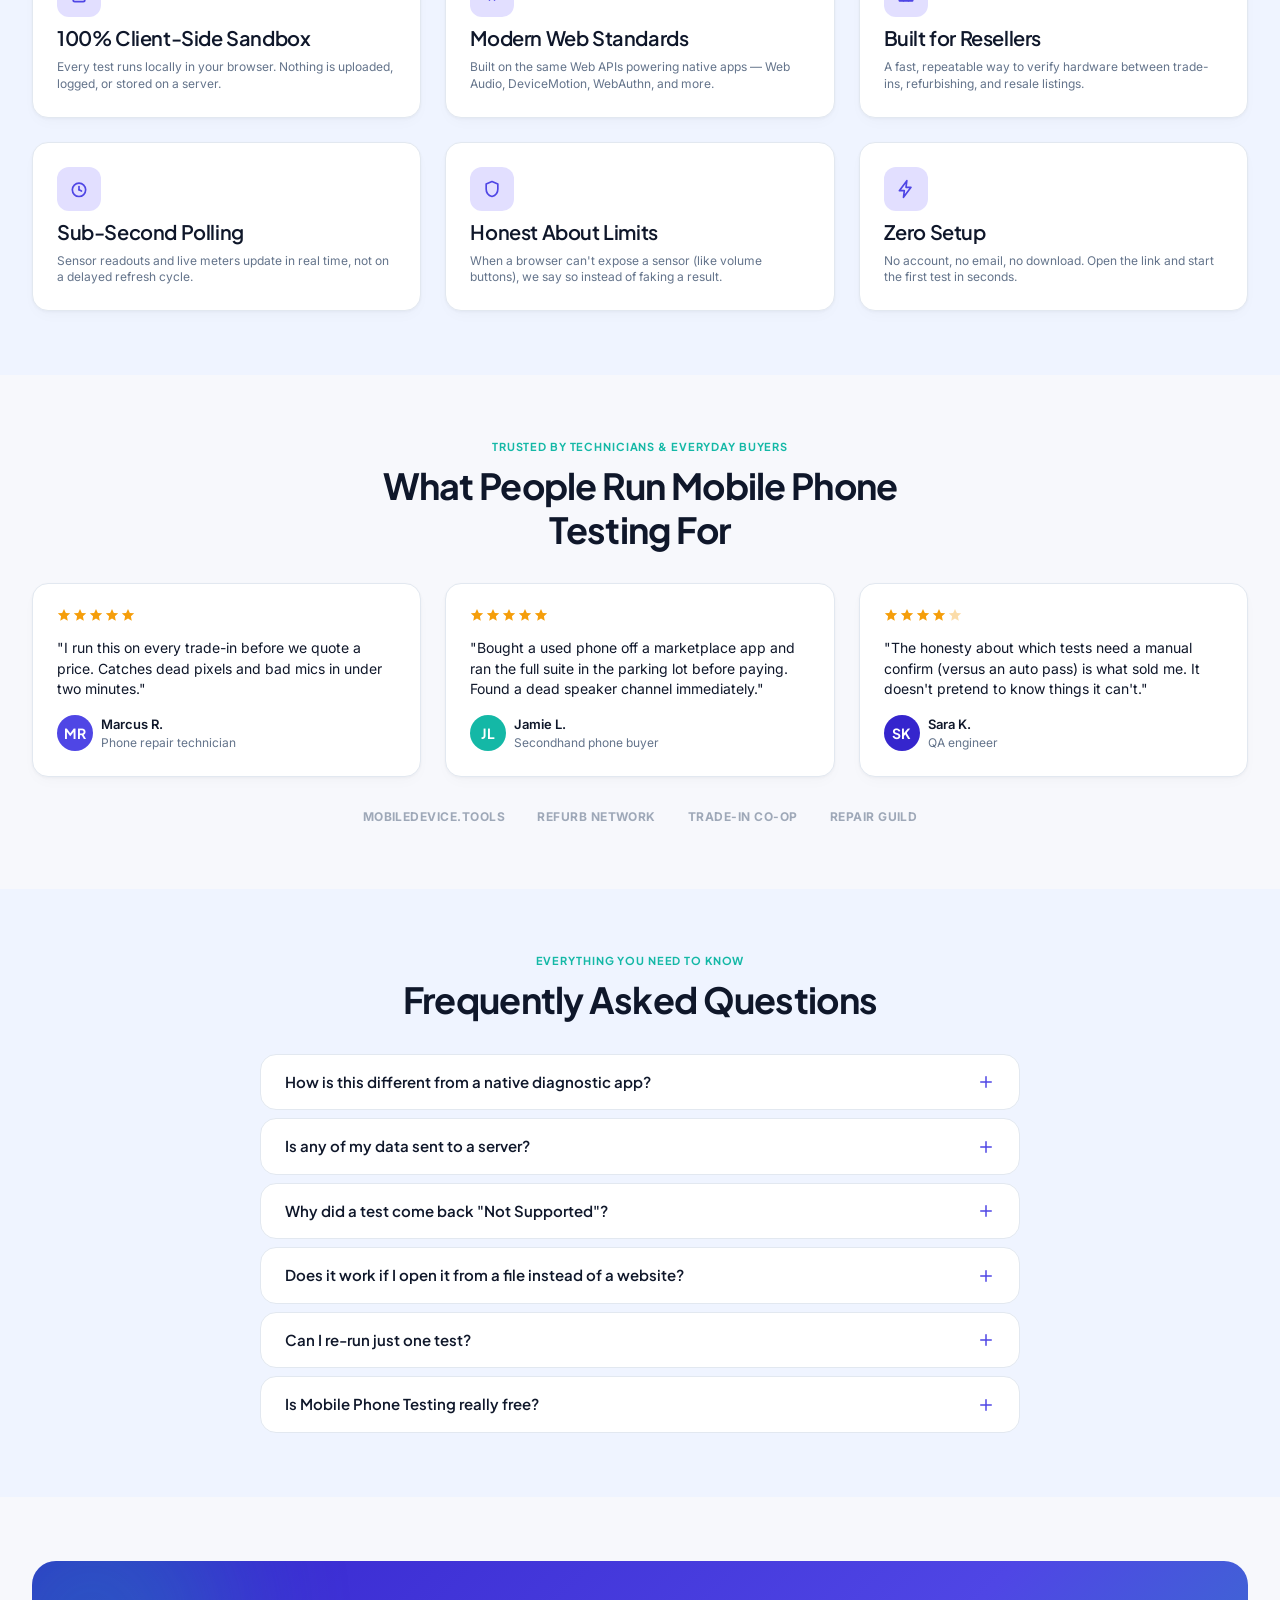
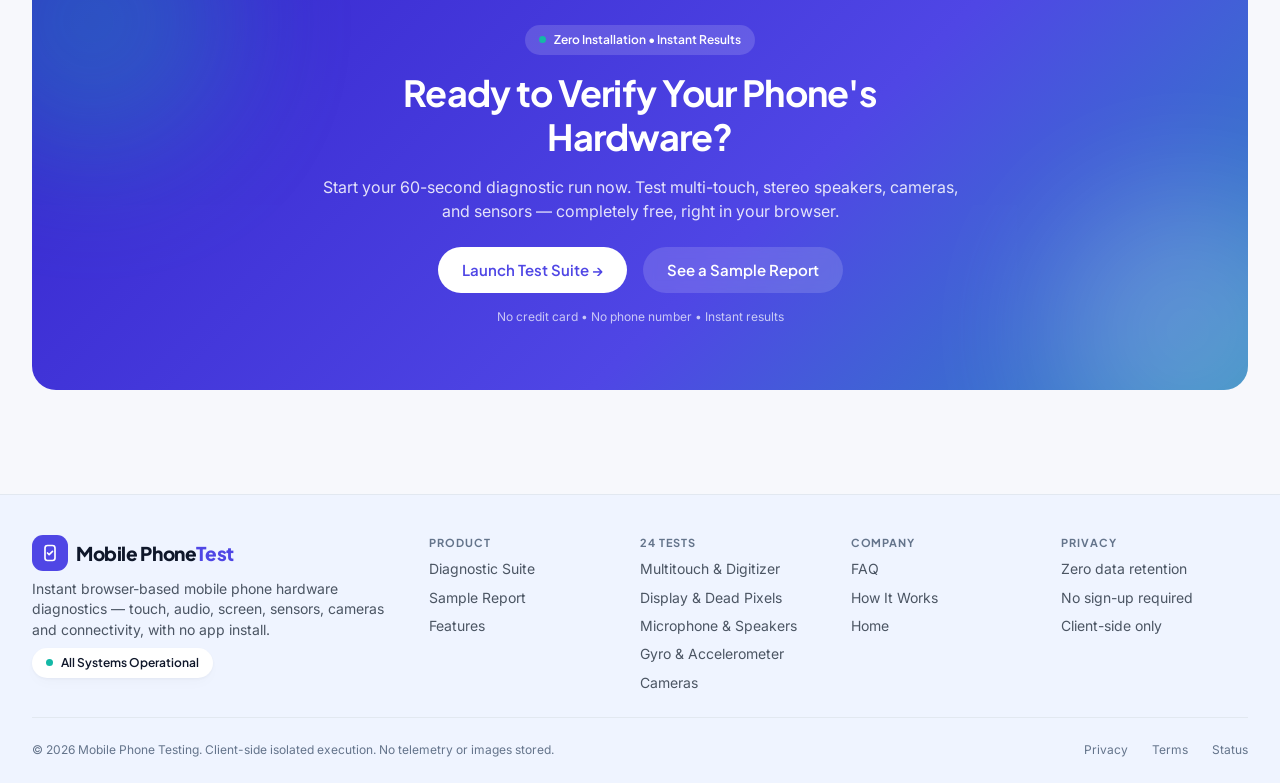
==== commit 98105db6: "Update index.html" ====
--- a/index.html
+++ b/index.html
@@ -28,7 +28,7 @@
             <path d="M9 12l2 2 4-4"></path>
           </svg>
         </span>
-        <span class="logo__text">Test<span>Lab</span></span>
+        <span class="logo__text">Mobile Phone<span>Test</span></span>
       </a>
       <span class="pill header-free-pill">
         <span class="pill__dot"></span>100% Free • No Install
@@ -547,7 +547,7 @@
           <span class="logo__mark">
             <svg viewBox="0 0 24 24" width="18" height="18" fill="none" stroke="#fff" stroke-width="2" stroke-linecap="round" stroke-linejoin="round" aria-hidden="true"><rect x="6" y="3" width="12" height="18" rx="3"></rect><path d="M9 12l2 2 4-4"></path></svg>
           </span>
-          <span class="logo__text">Test<span>Lab</span></span>
+          <span class="logo__text">Mobile Phone<span>Test</span></span>
         </a>
         <p class="body-md" style="max-width:26rem;">Instant browser-based mobile phone hardware diagnostics — touch, audio, screen, sensors, cameras and connectivity, with no app install.</p>
         <div class="pill" style="width:fit-content;"><span class="pill__dot"></span>All Systems Operational</div>
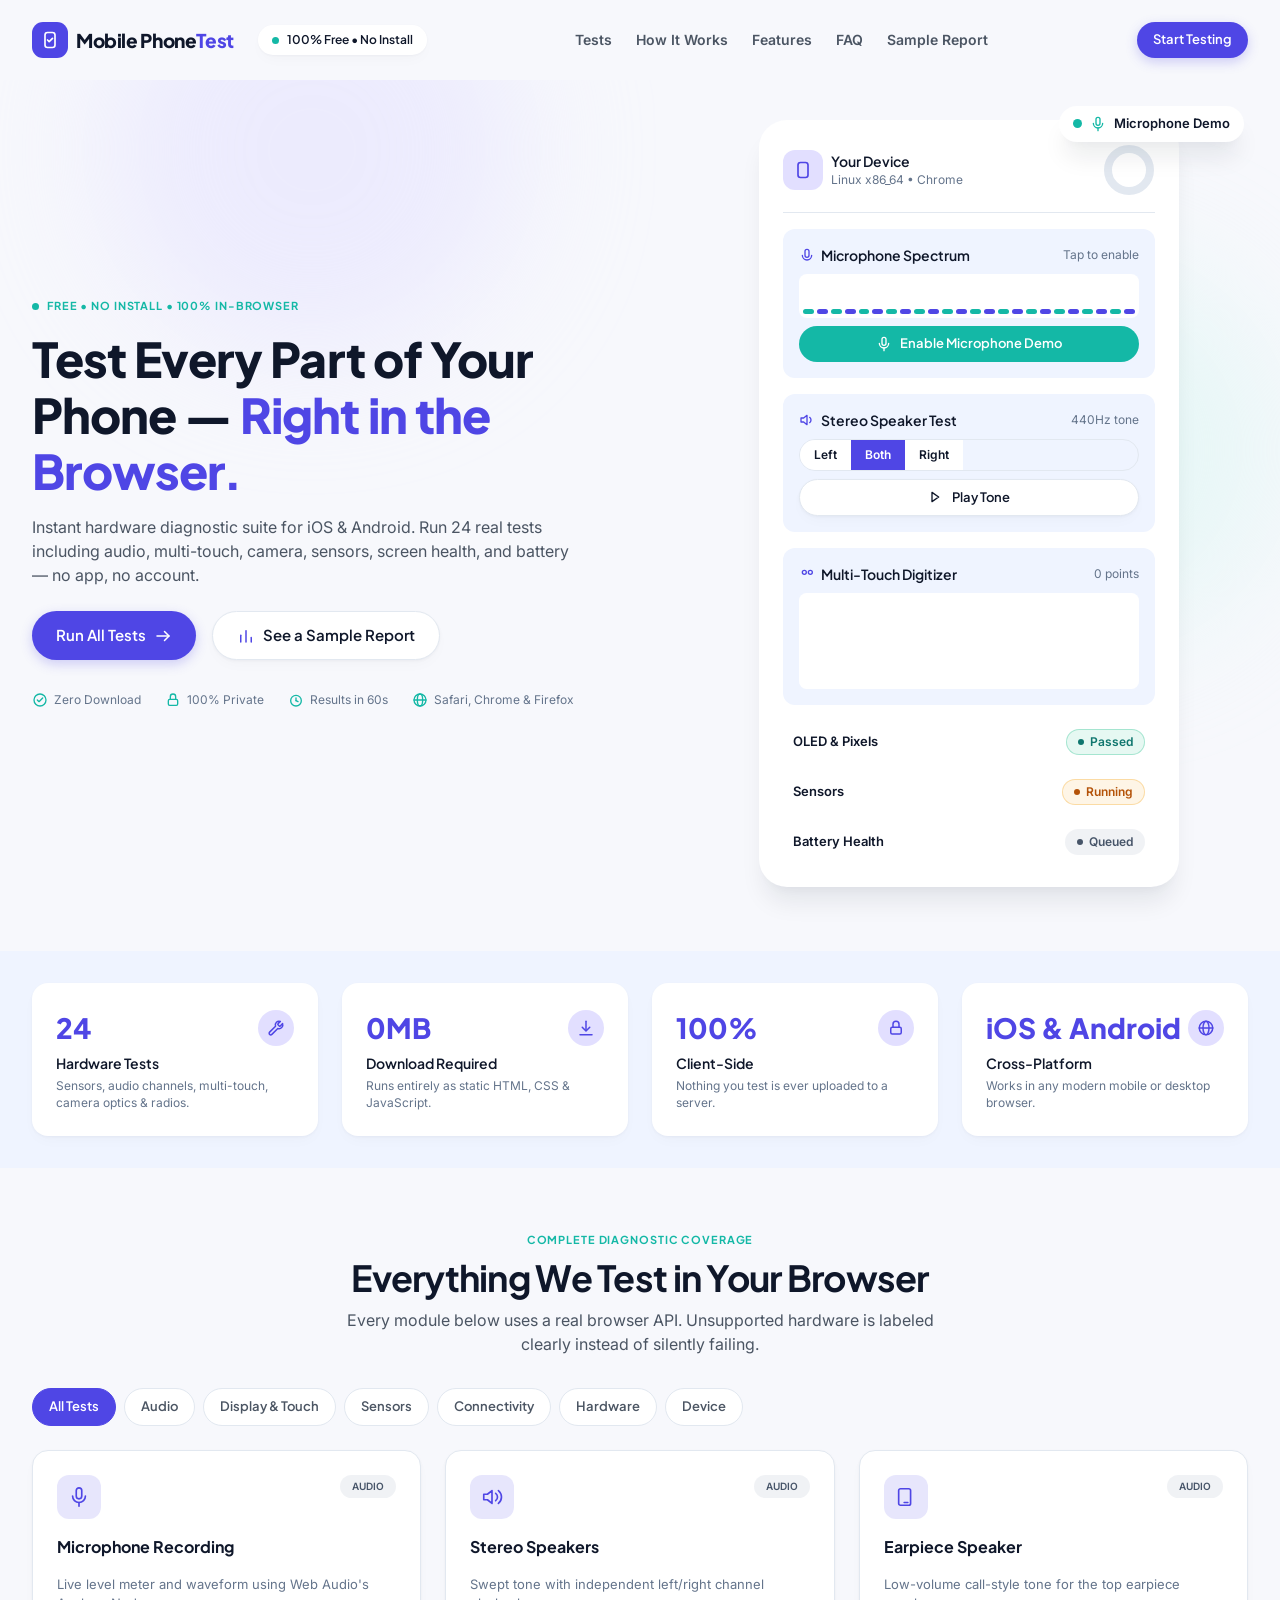
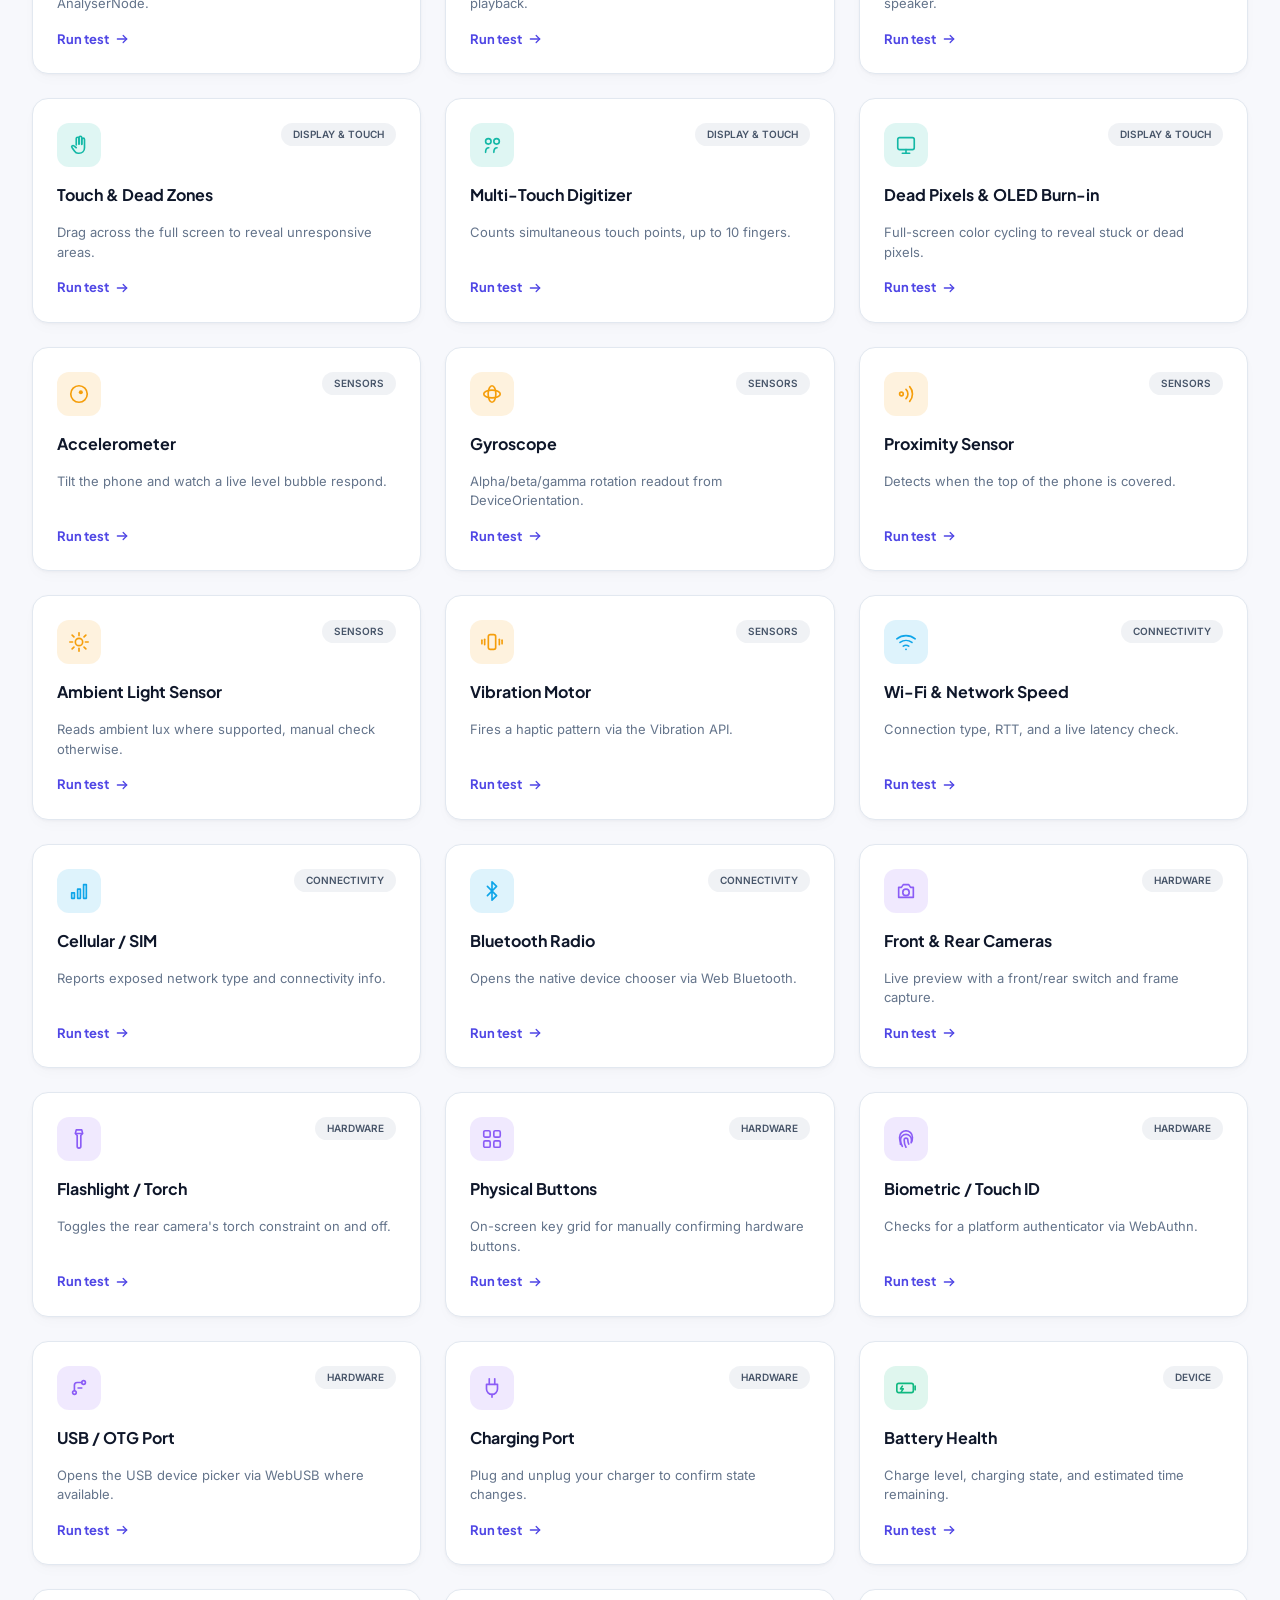
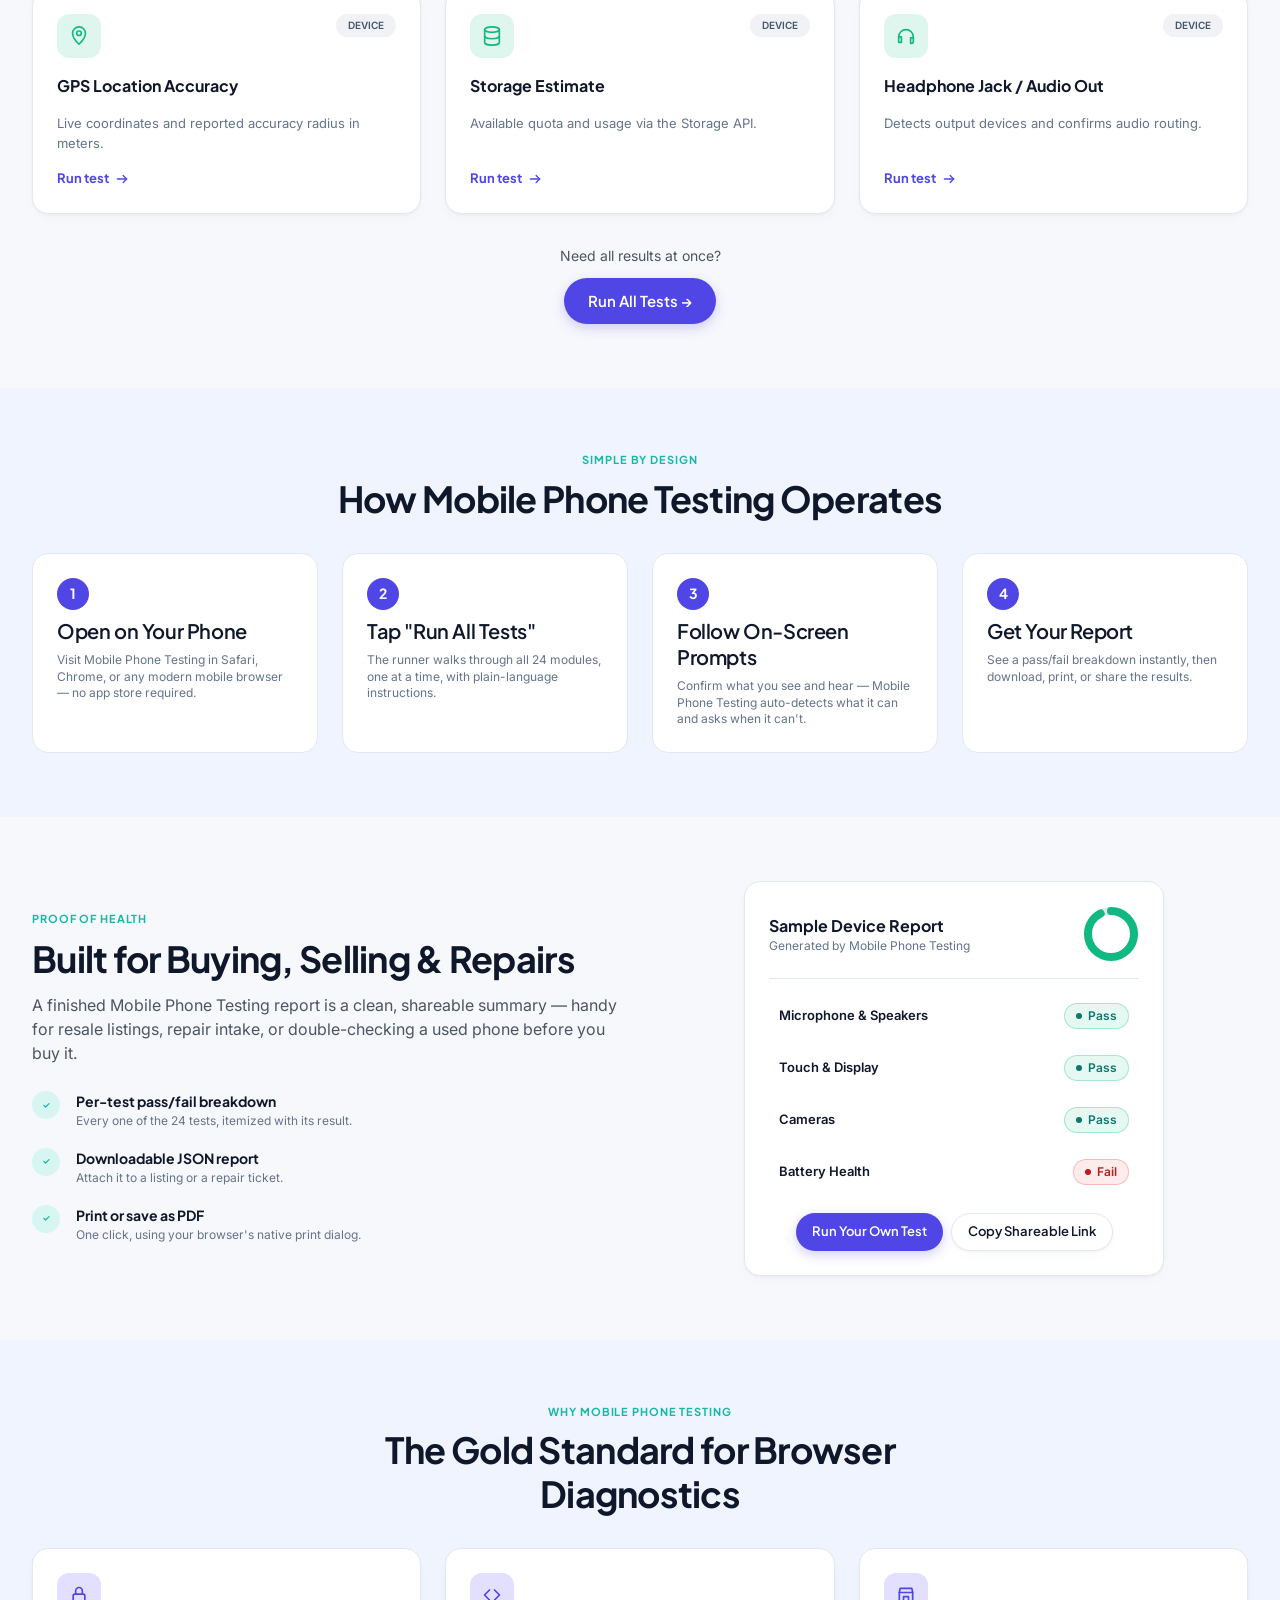
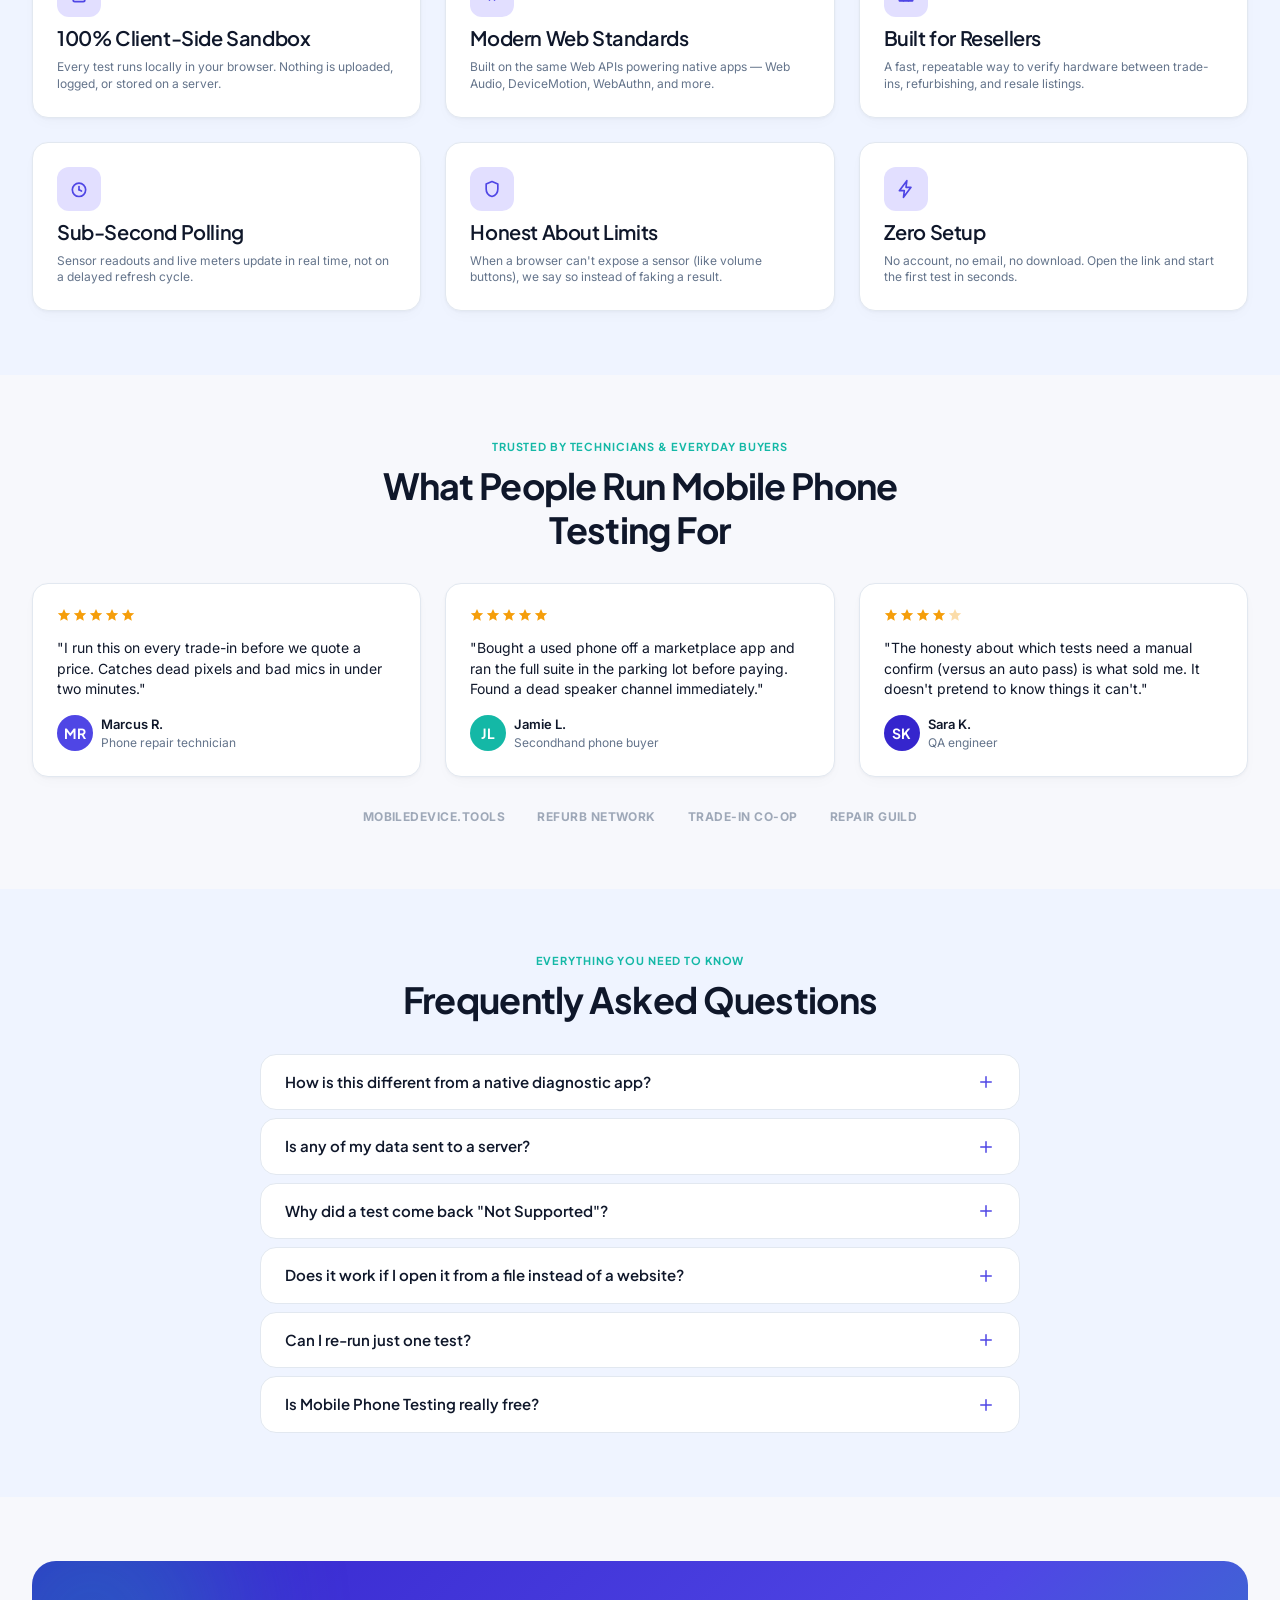
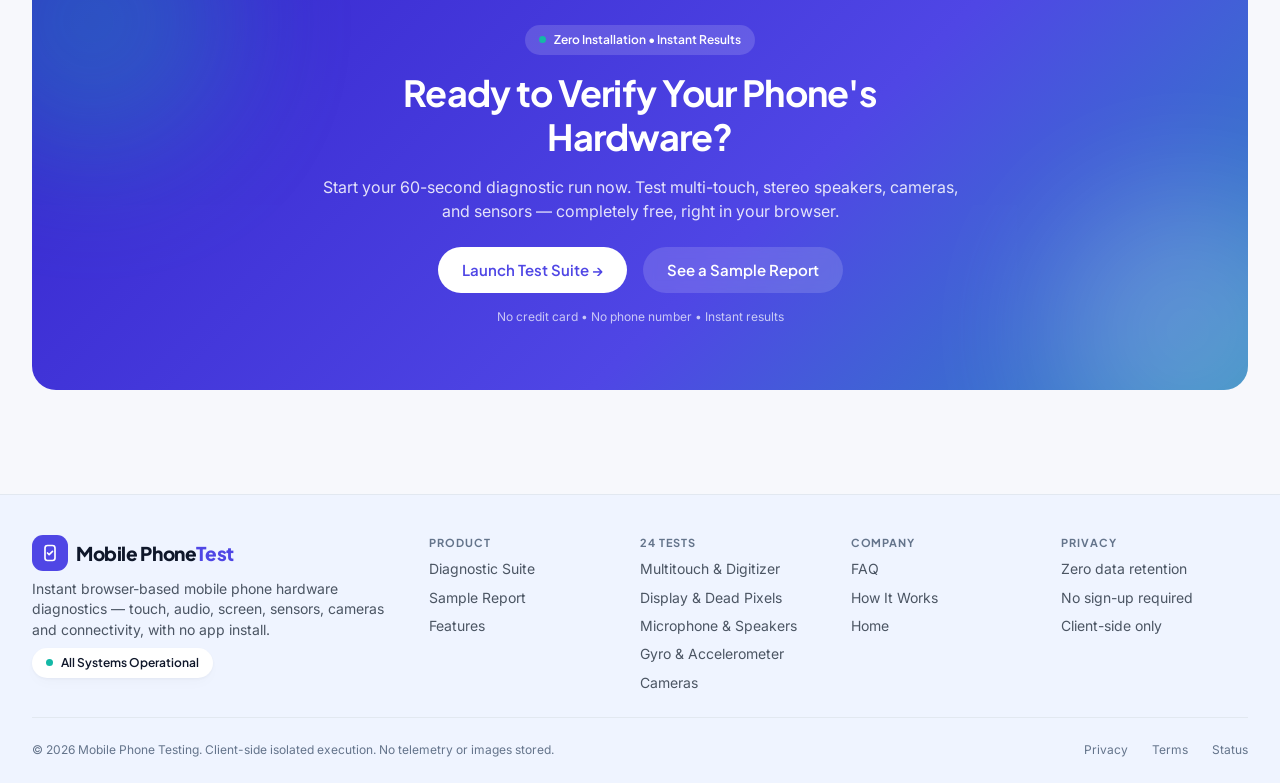
==== commit 9838794e: "Update index.html" ====
--- a/index.html
+++ b/index.html
@@ -4,6 +4,10 @@
 <meta charset="UTF-8" />
 <meta name="viewport" content="width=device-width, initial-scale=1.0" />
 <title>Mobile Phone Testing — Free Mobile Phone Hardware Test in Your Browser</title>
+<meta name="description" content="Run 24 real hardware diagnostics on any iOS or Android phone — microphone, speakers, camera, touch, sensors, GPS, battery, and more — free, instantly, with no app install." />
+<meta name="keywords" content="mobile phone test, phone hardware diagnostics, online phone test, test phone sensors, test mobile screen, phone touch test, mobile camera test, phone speaker test, browser phone diagnostics, free phone check" />
+<link rel="canonical" href="https://testmyphone.github.io/" />
+  
 <meta name="description" content="Run 18+ real hardware diagnostics on any phone — microphone, speakers, camera, touch, sensors, GPS, battery and more — free, instantly, with no app install." />
 <meta name="theme-color" content="#4F46E5" />
 <link rel="icon" href="./assets/favicon.svg" type="image/svg+xml" />
@@ -13,6 +17,36 @@
 <link rel="stylesheet" href="./css/base.css" />
 <link rel="stylesheet" href="./css/layout.css" />
 <link rel="stylesheet" href="./css/components.css" />
+
+<!-- WebApplication Schema Markup -->
+<script type="application/ld+json">
+{
+  "@context": "https://schema.org",
+  "@type": "WebApplication",
+  "name": "Mobile Phone Testing",
+  "url": "https://mobilephone.test/",
+  "description": "Instant browser-based mobile phone hardware diagnostics tool for testing touch, audio, screen, sensors, cameras, and connectivity with no app install.",
+  "applicationCategory": "UtilitiesApplication",
+  "operatingSystem": "iOS, Android, Windows, macOS, Linux",
+  "browserRequirements": "Requires JavaScript and HTML5 Web APIs (Safari, Chrome, Firefox, Edge)",
+  "offers": {
+    "@type": "Offer",
+    "price": "0",
+    "priceCurrency": "USD"
+  },
+  "featureList": [
+    "24 real-time hardware diagnostic tests",
+    "Multi-touch screen and digitizer verification",
+    "Microphone spectrum analyzer and stereo speaker tests",
+    "Display dead pixel detection",
+    "Gyroscope and accelerometer sensor testing",
+    "Camera optics and flash functionality check",
+    "100% client-side privacy-first execution"
+  ]
+}
+</script>
+
+  
 </head>
 <body>
 <a href="#main" class="skip-link">Skip to content</a>
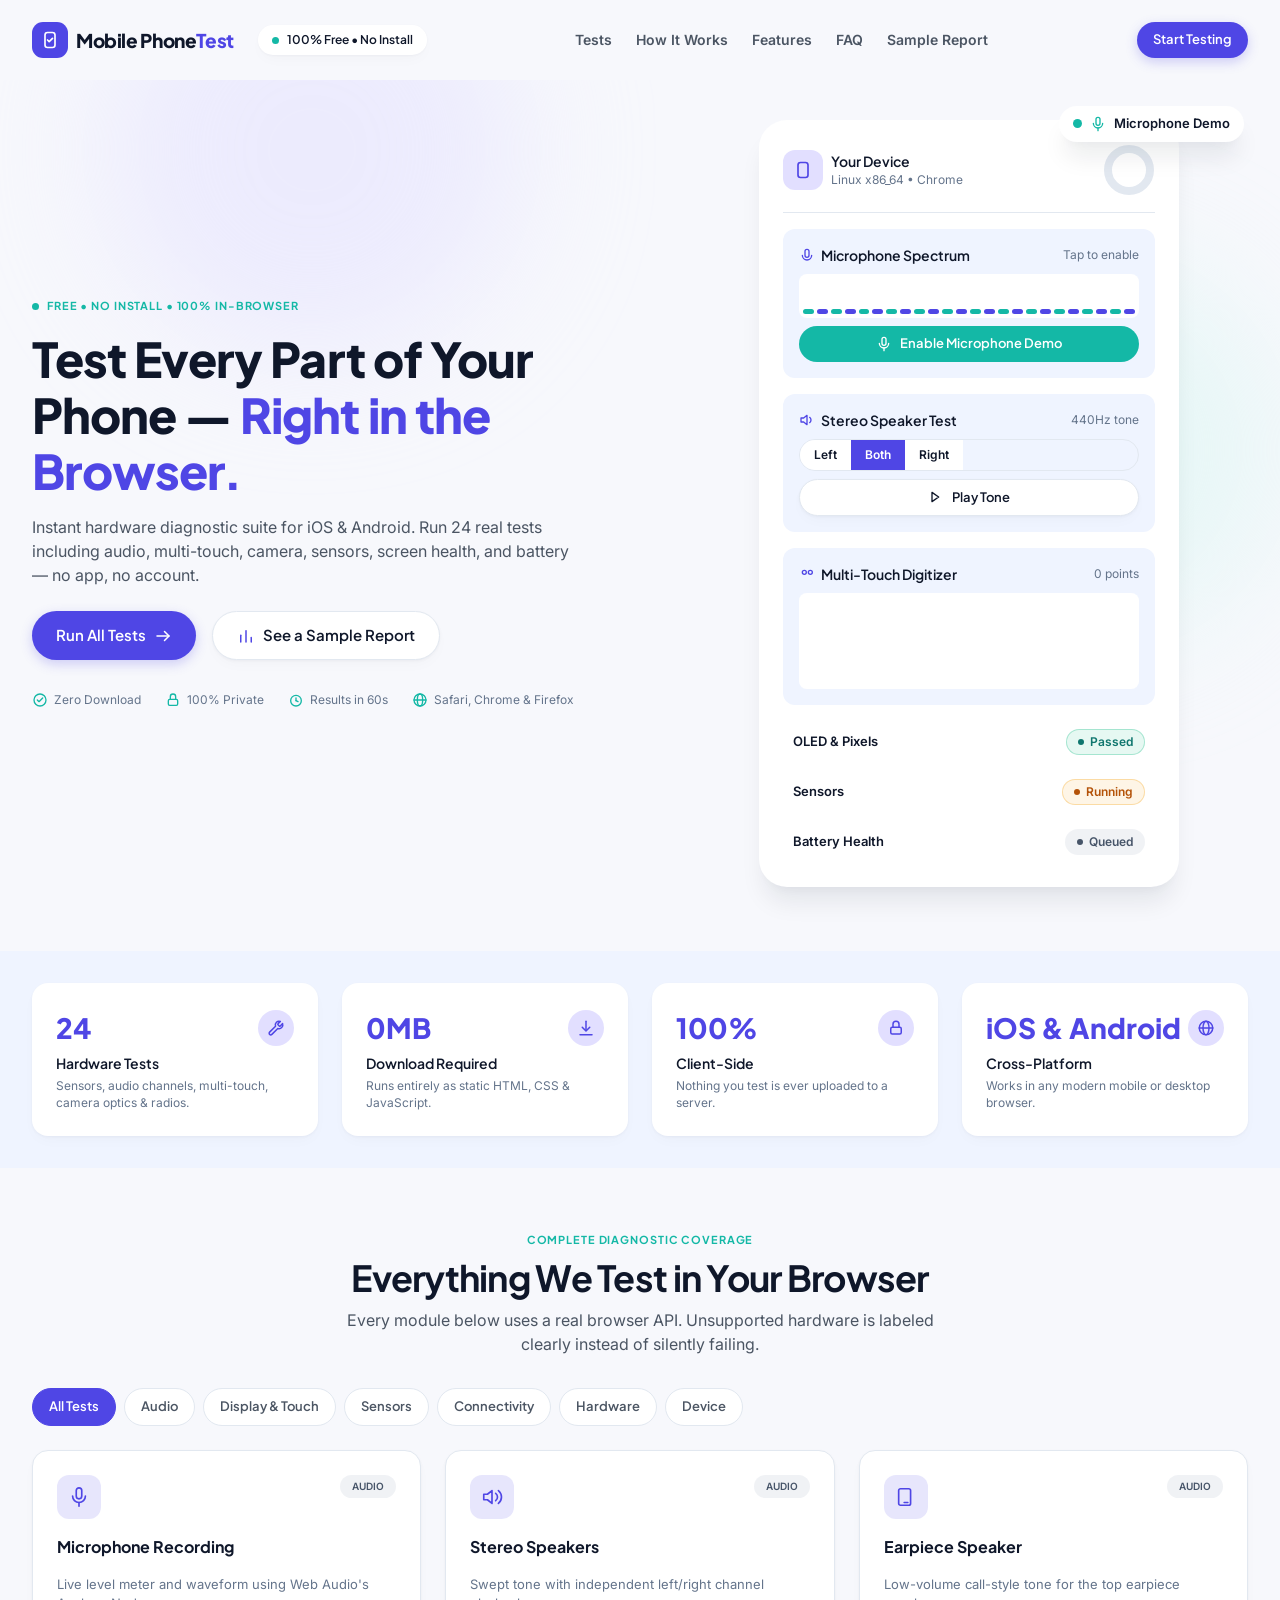
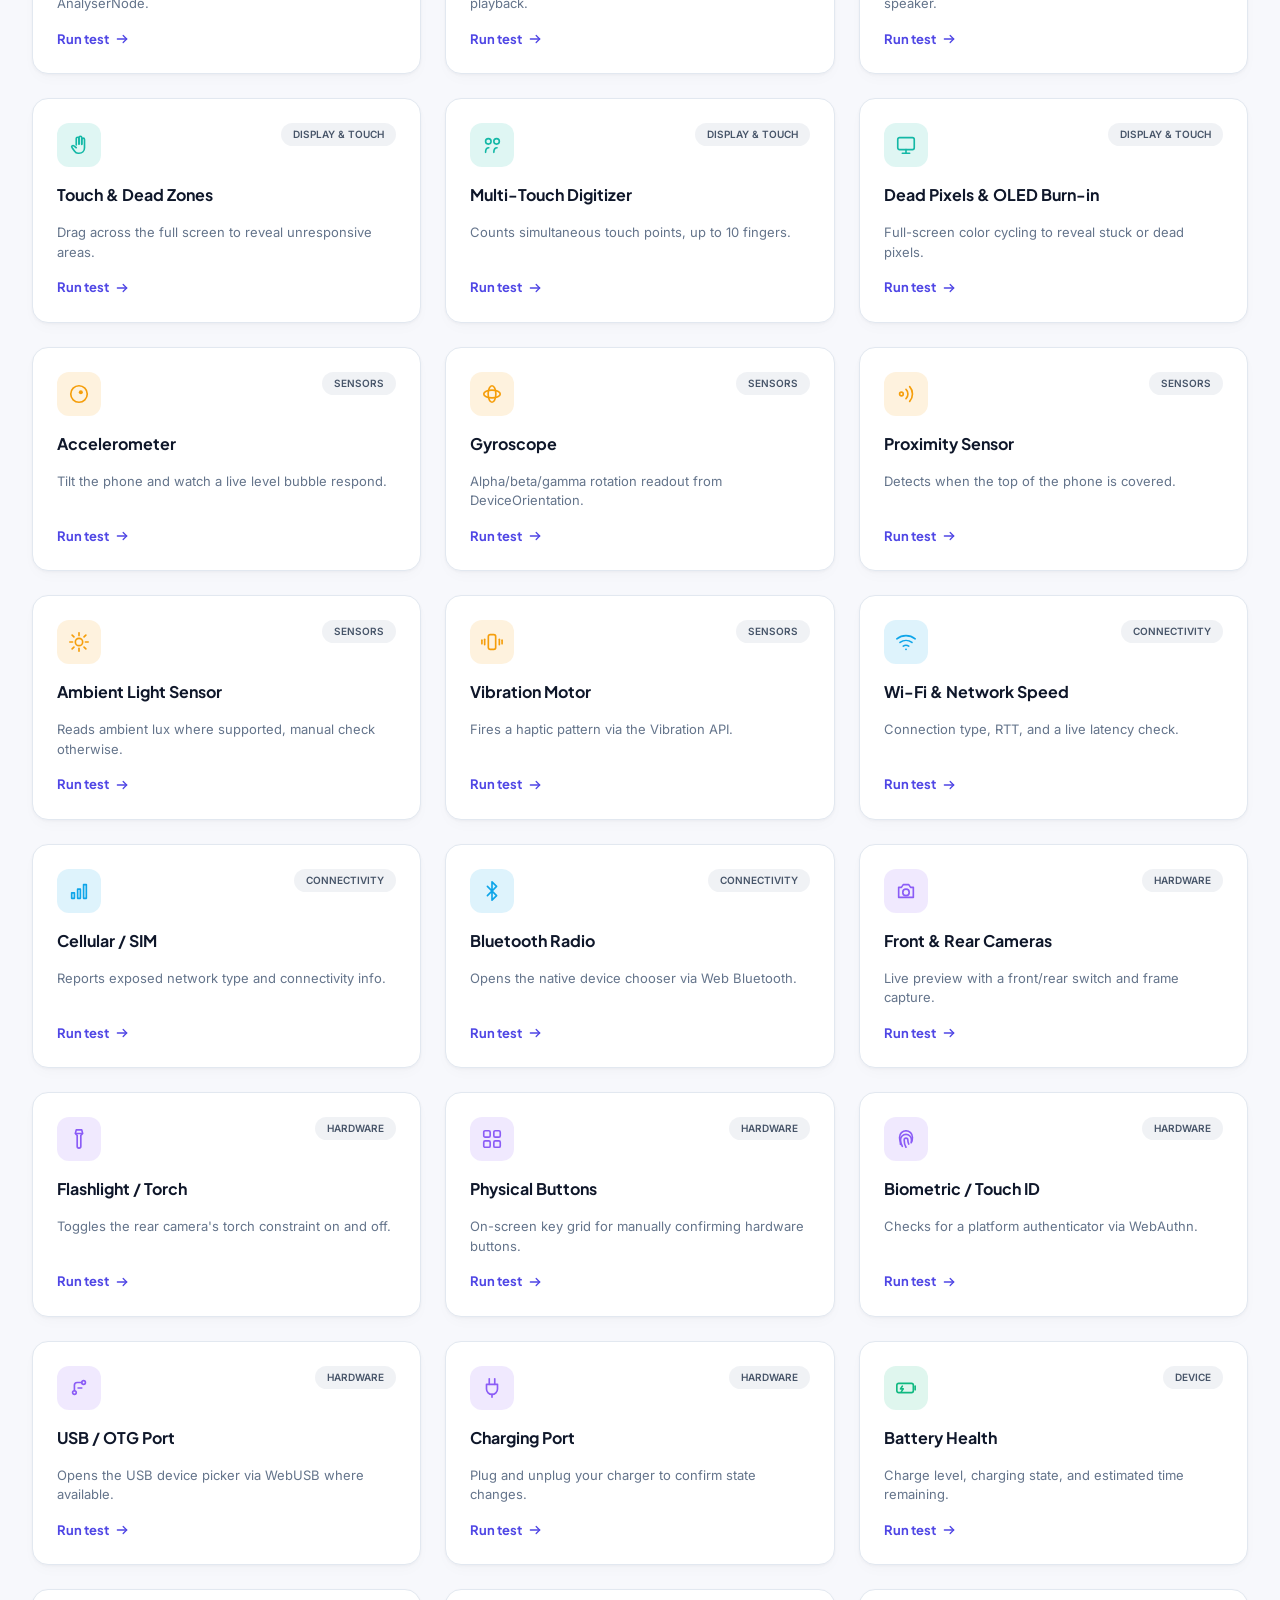
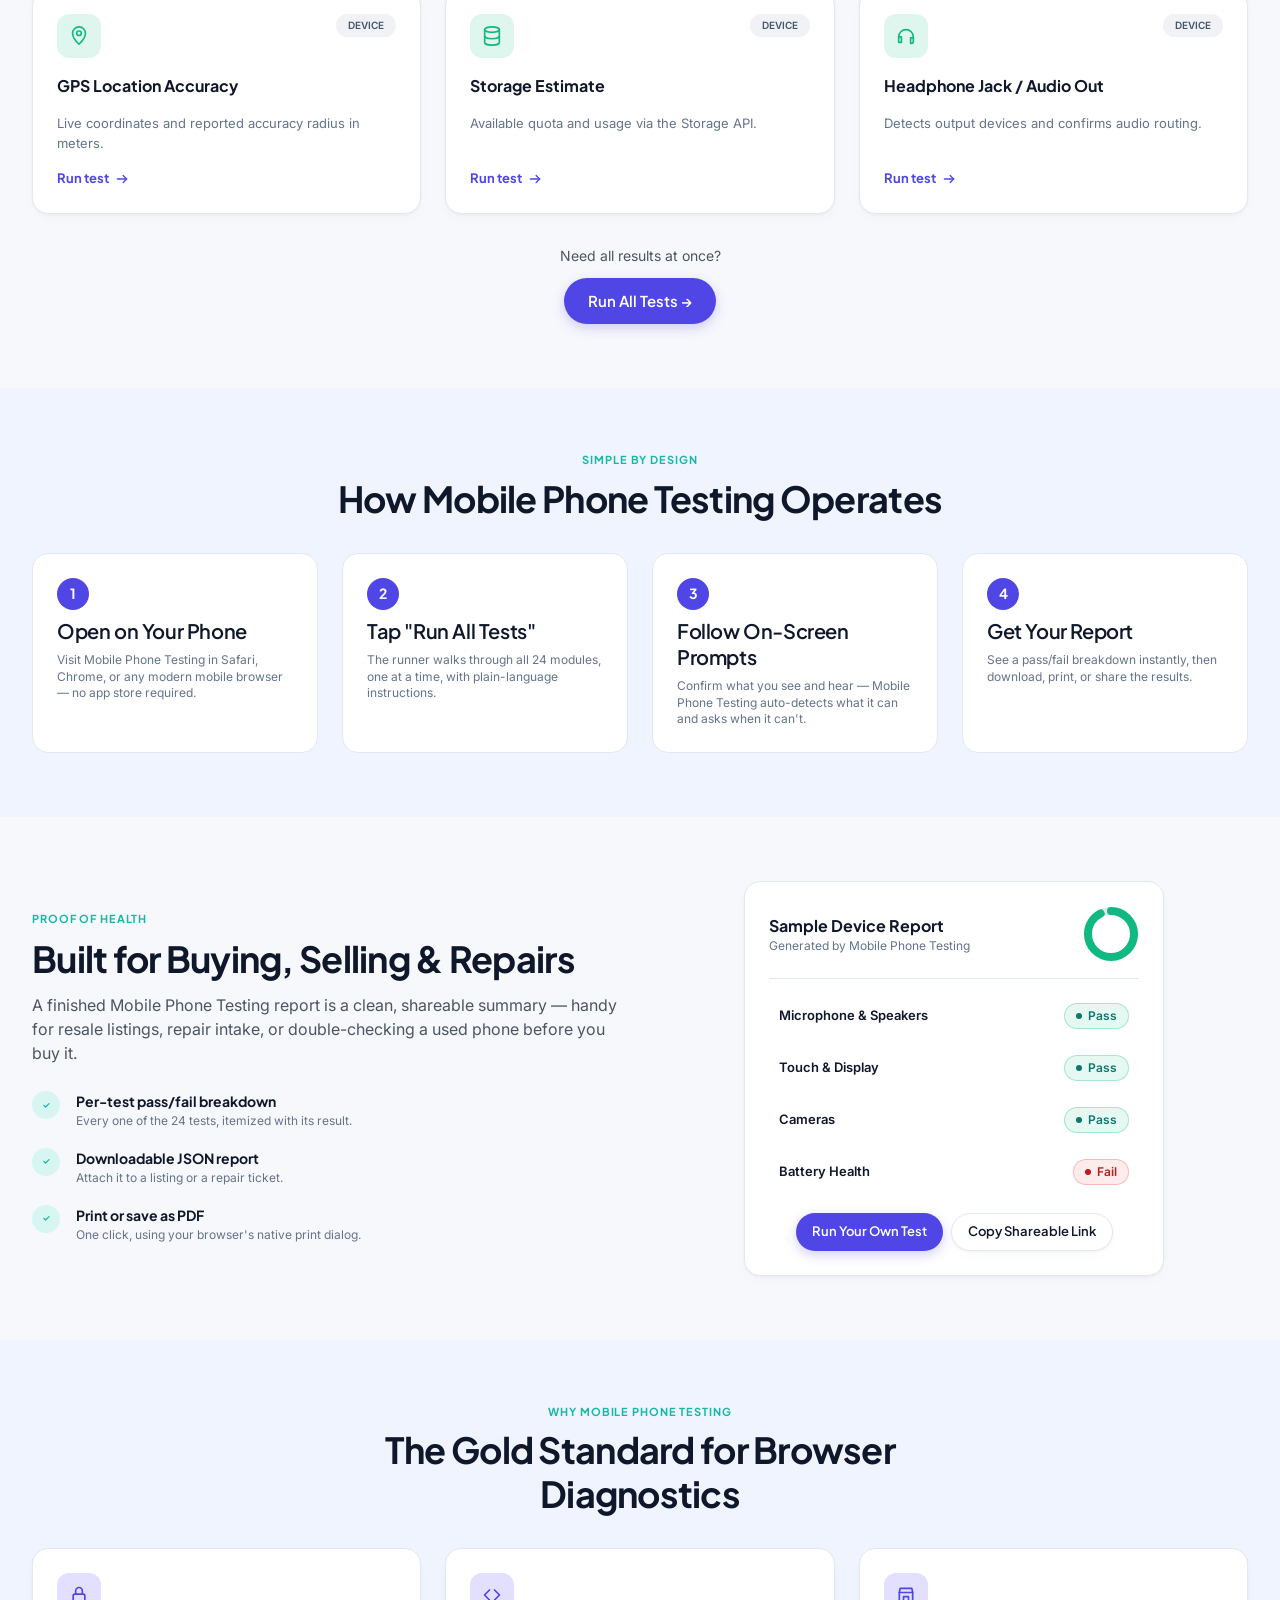
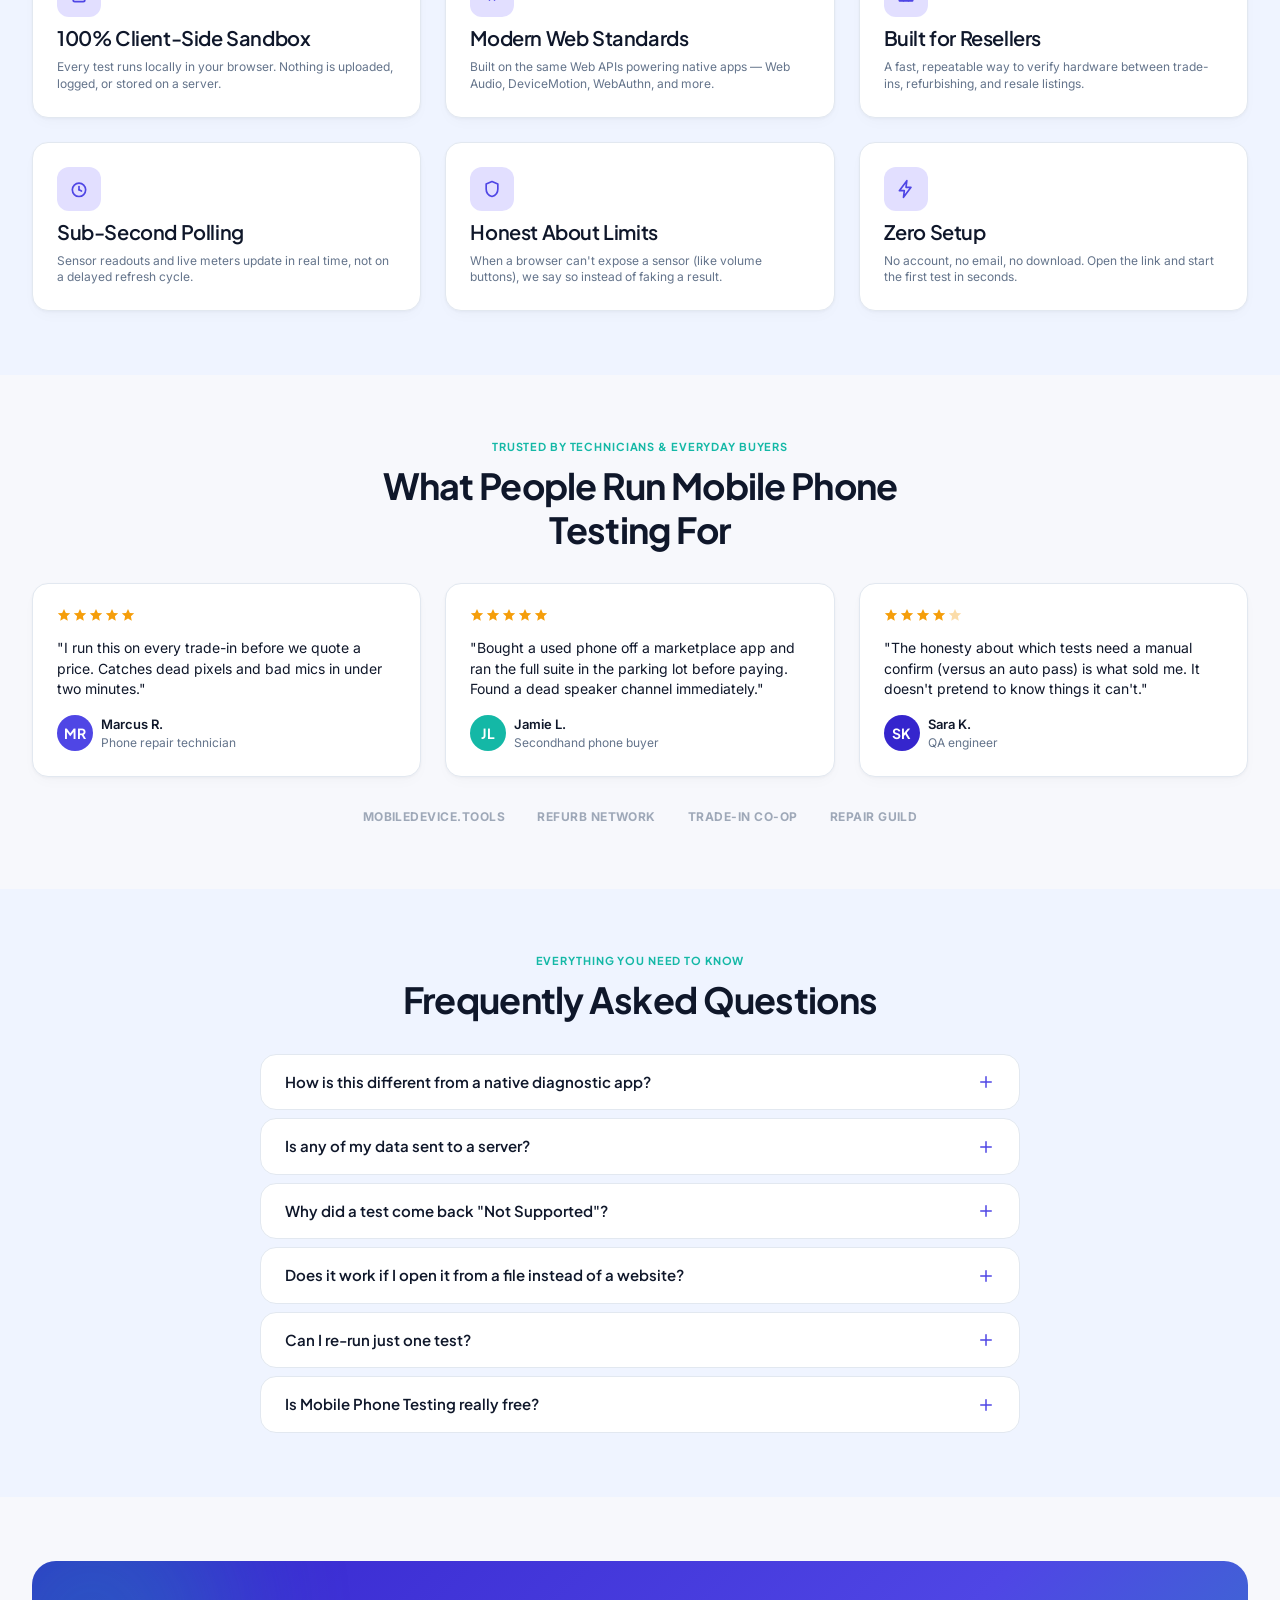
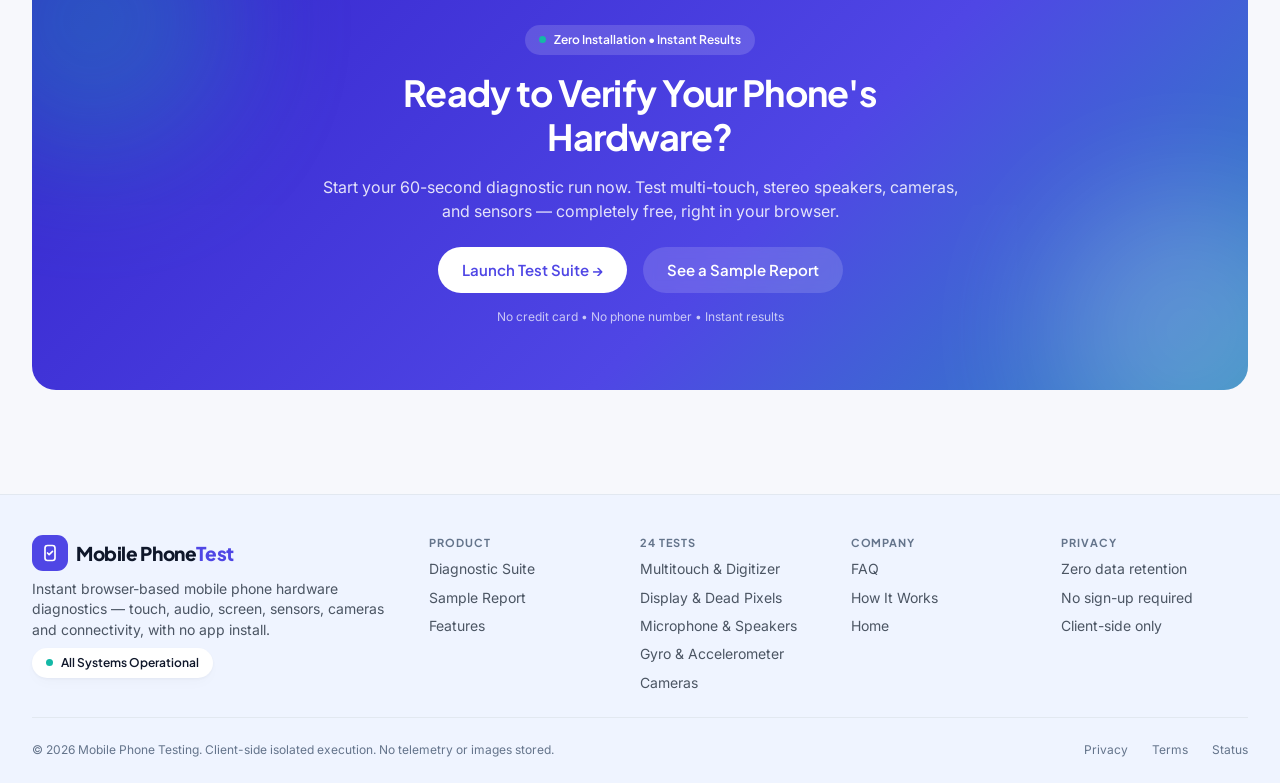
==== commit 8c13dbd2: "Update index.html" ====
--- a/index.html
+++ b/index.html
@@ -24,7 +24,7 @@
   "@context": "https://schema.org",
   "@type": "WebApplication",
   "name": "Mobile Phone Testing",
-  "url": "https://mobilephone.test/",
+  "url": "https://testmyphone.github.io/",
   "description": "Instant browser-based mobile phone hardware diagnostics tool for testing touch, audio, screen, sensors, cameras, and connectivity with no app install.",
   "applicationCategory": "UtilitiesApplication",
   "operatingSystem": "iOS, Android, Windows, macOS, Linux",
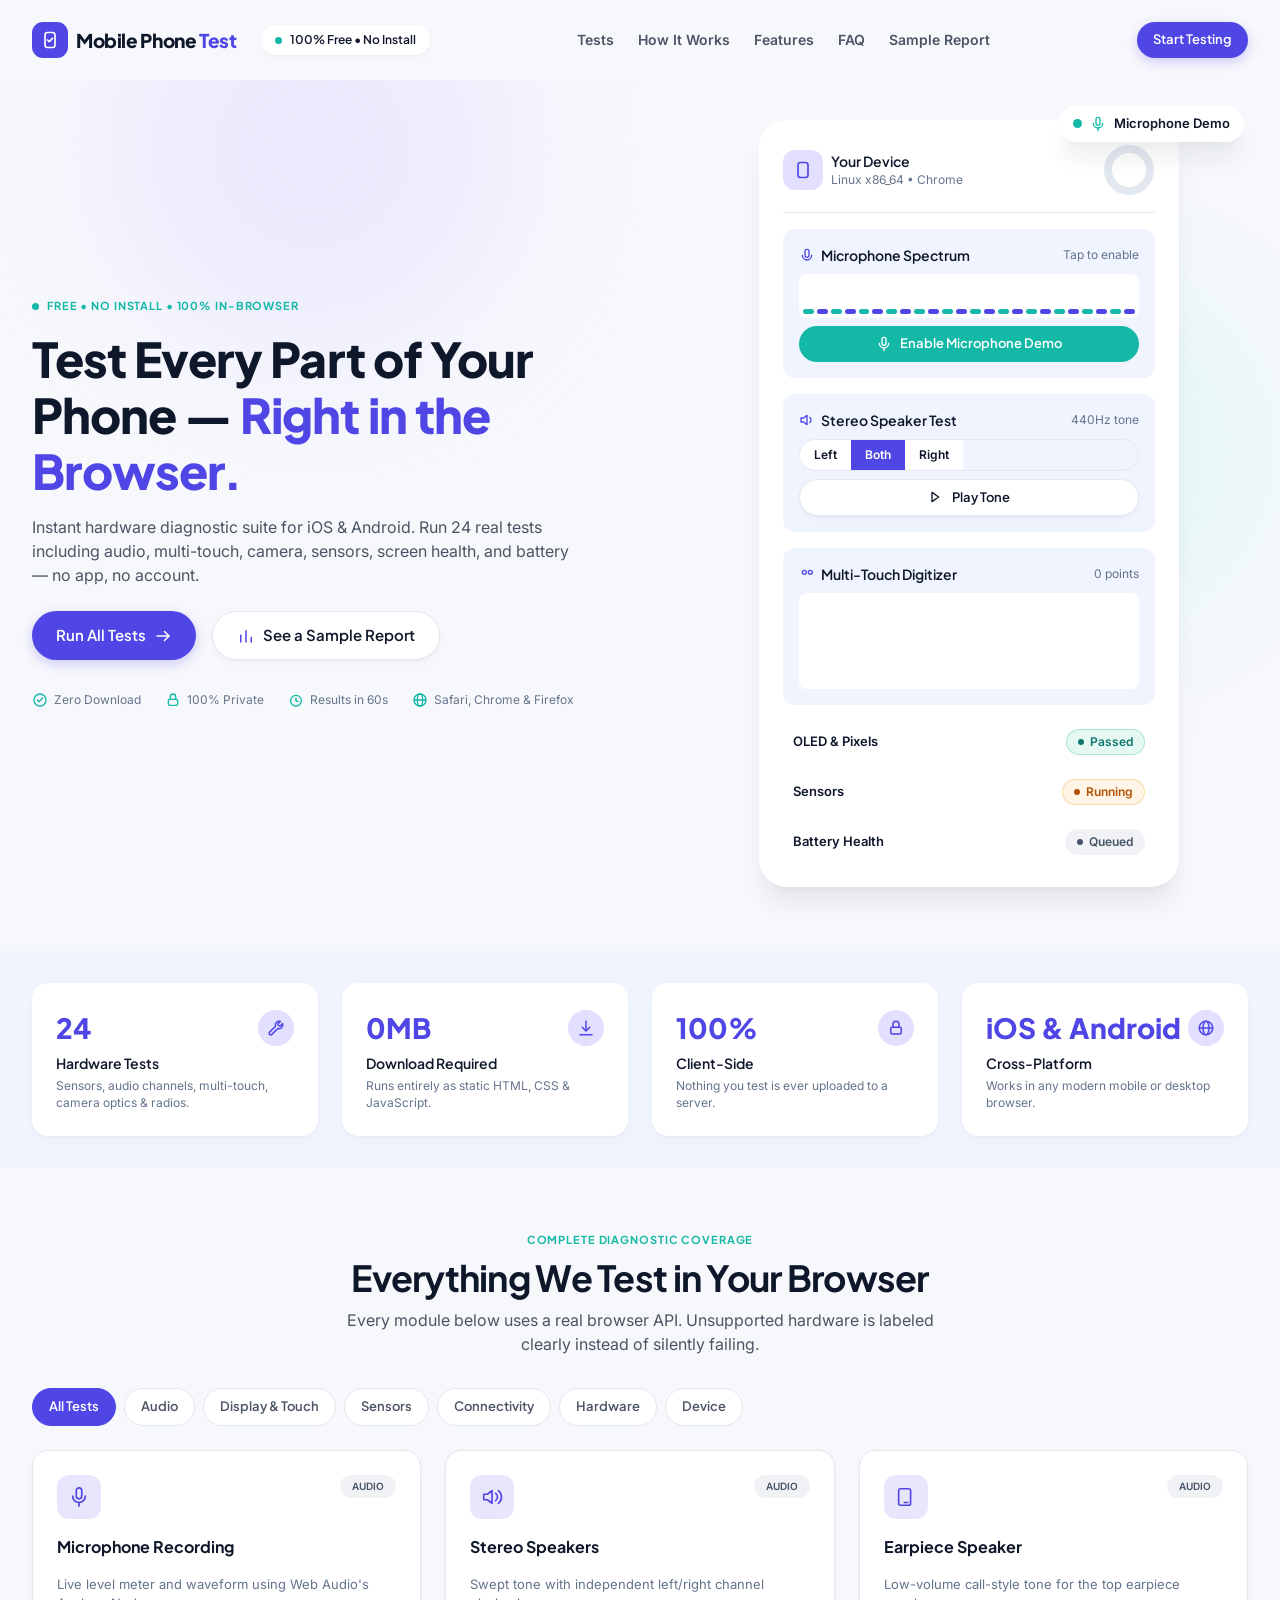
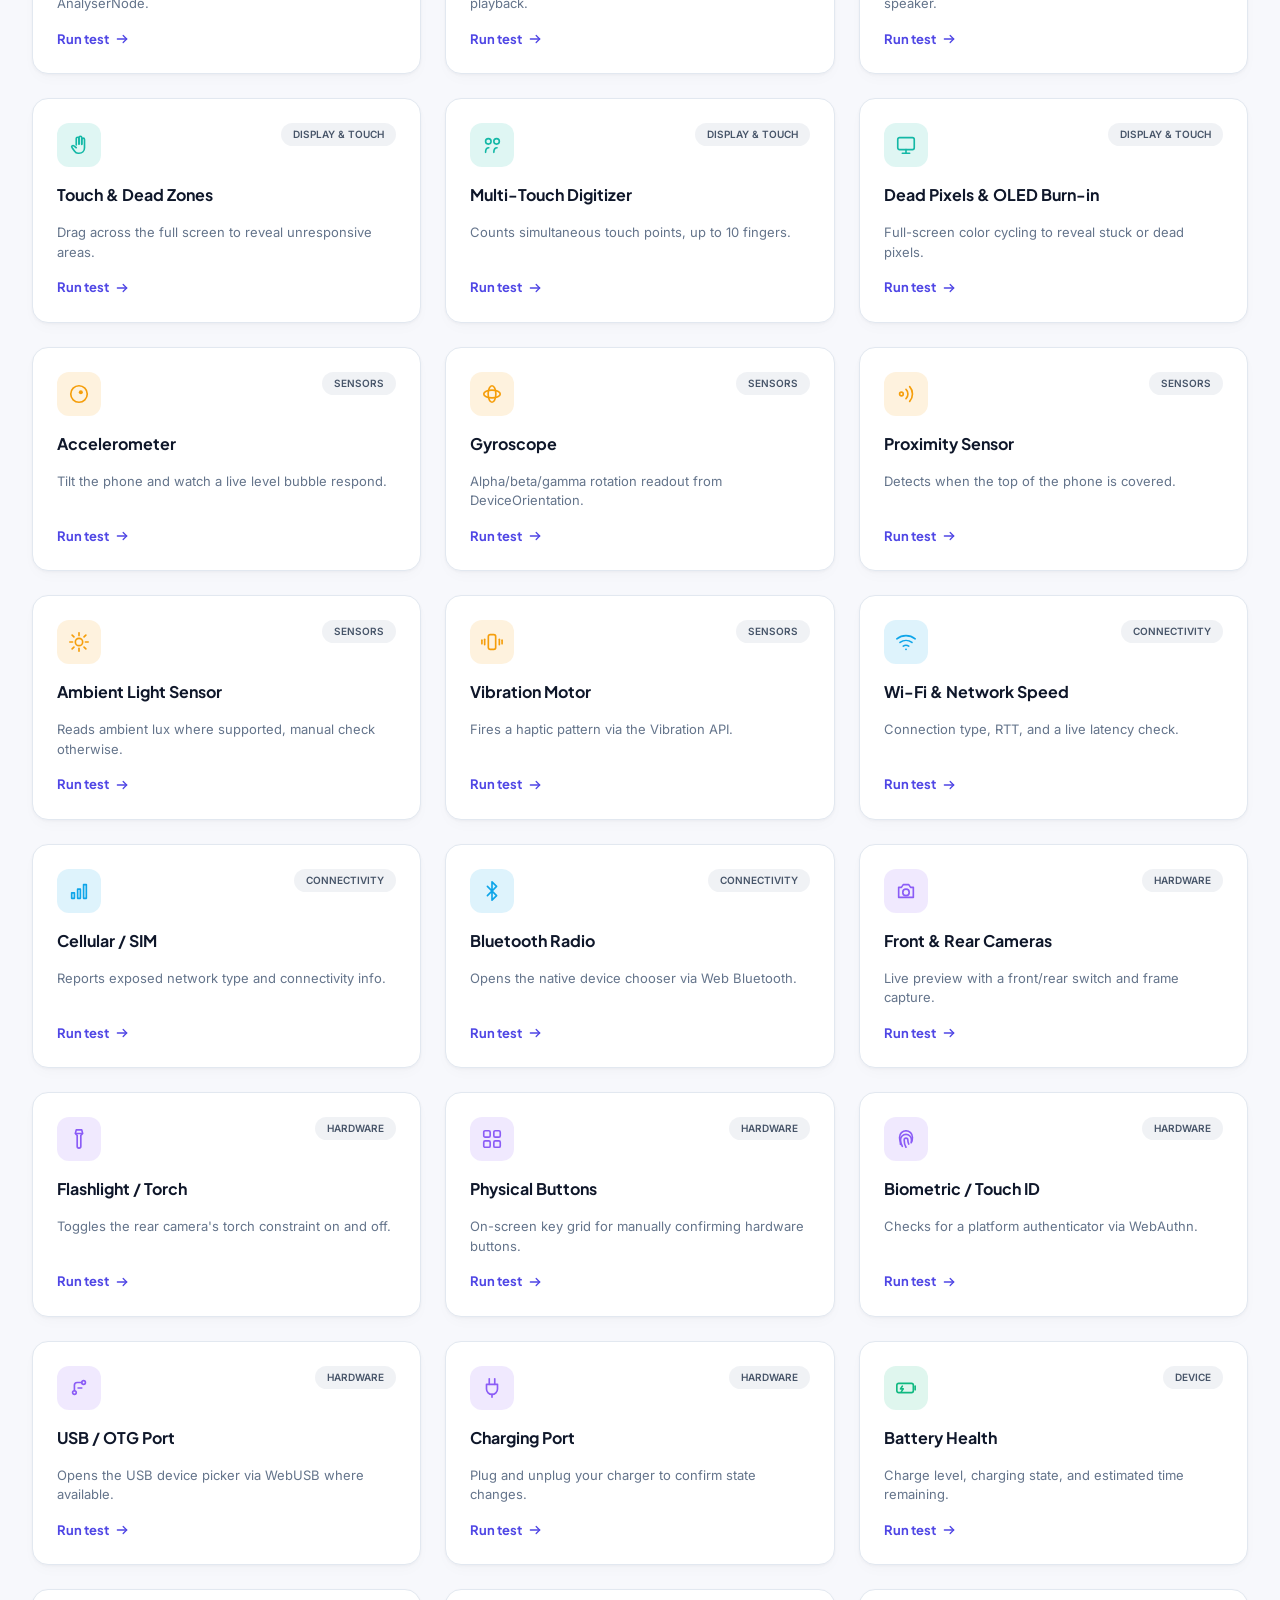
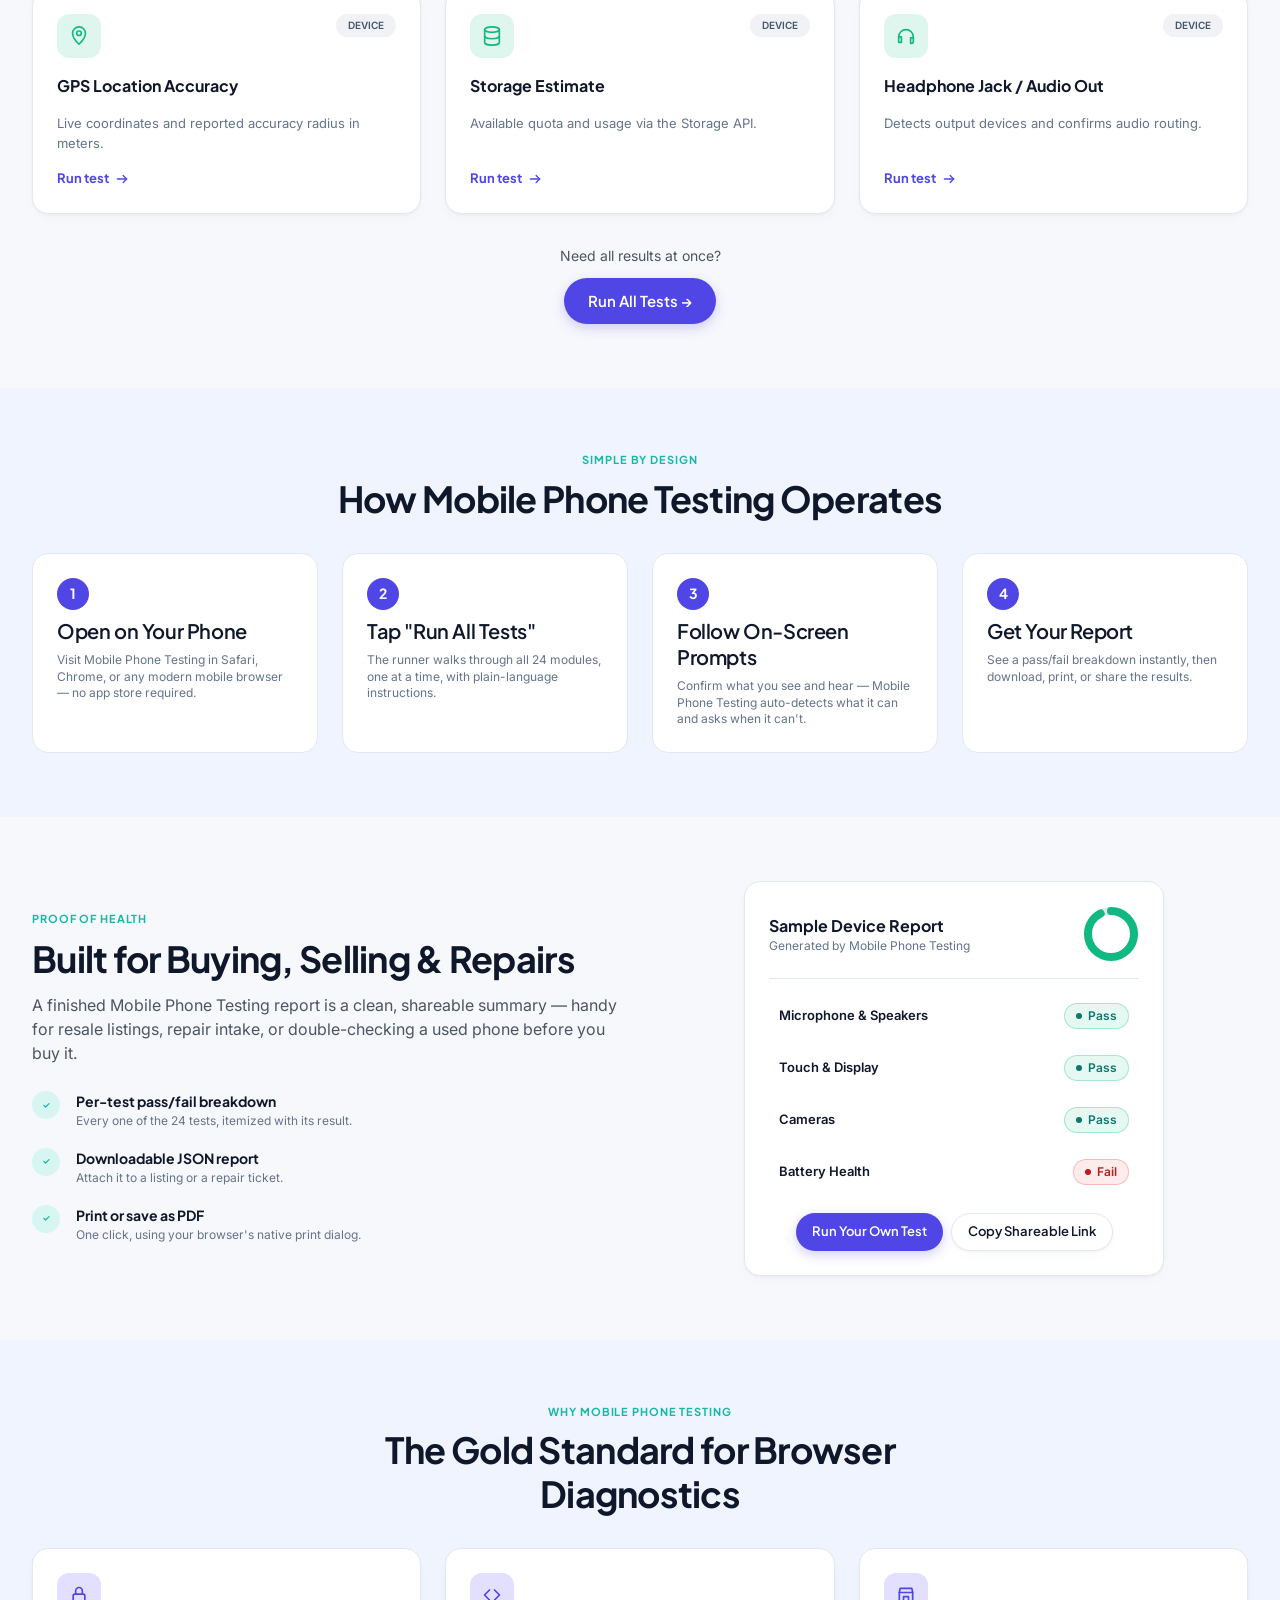
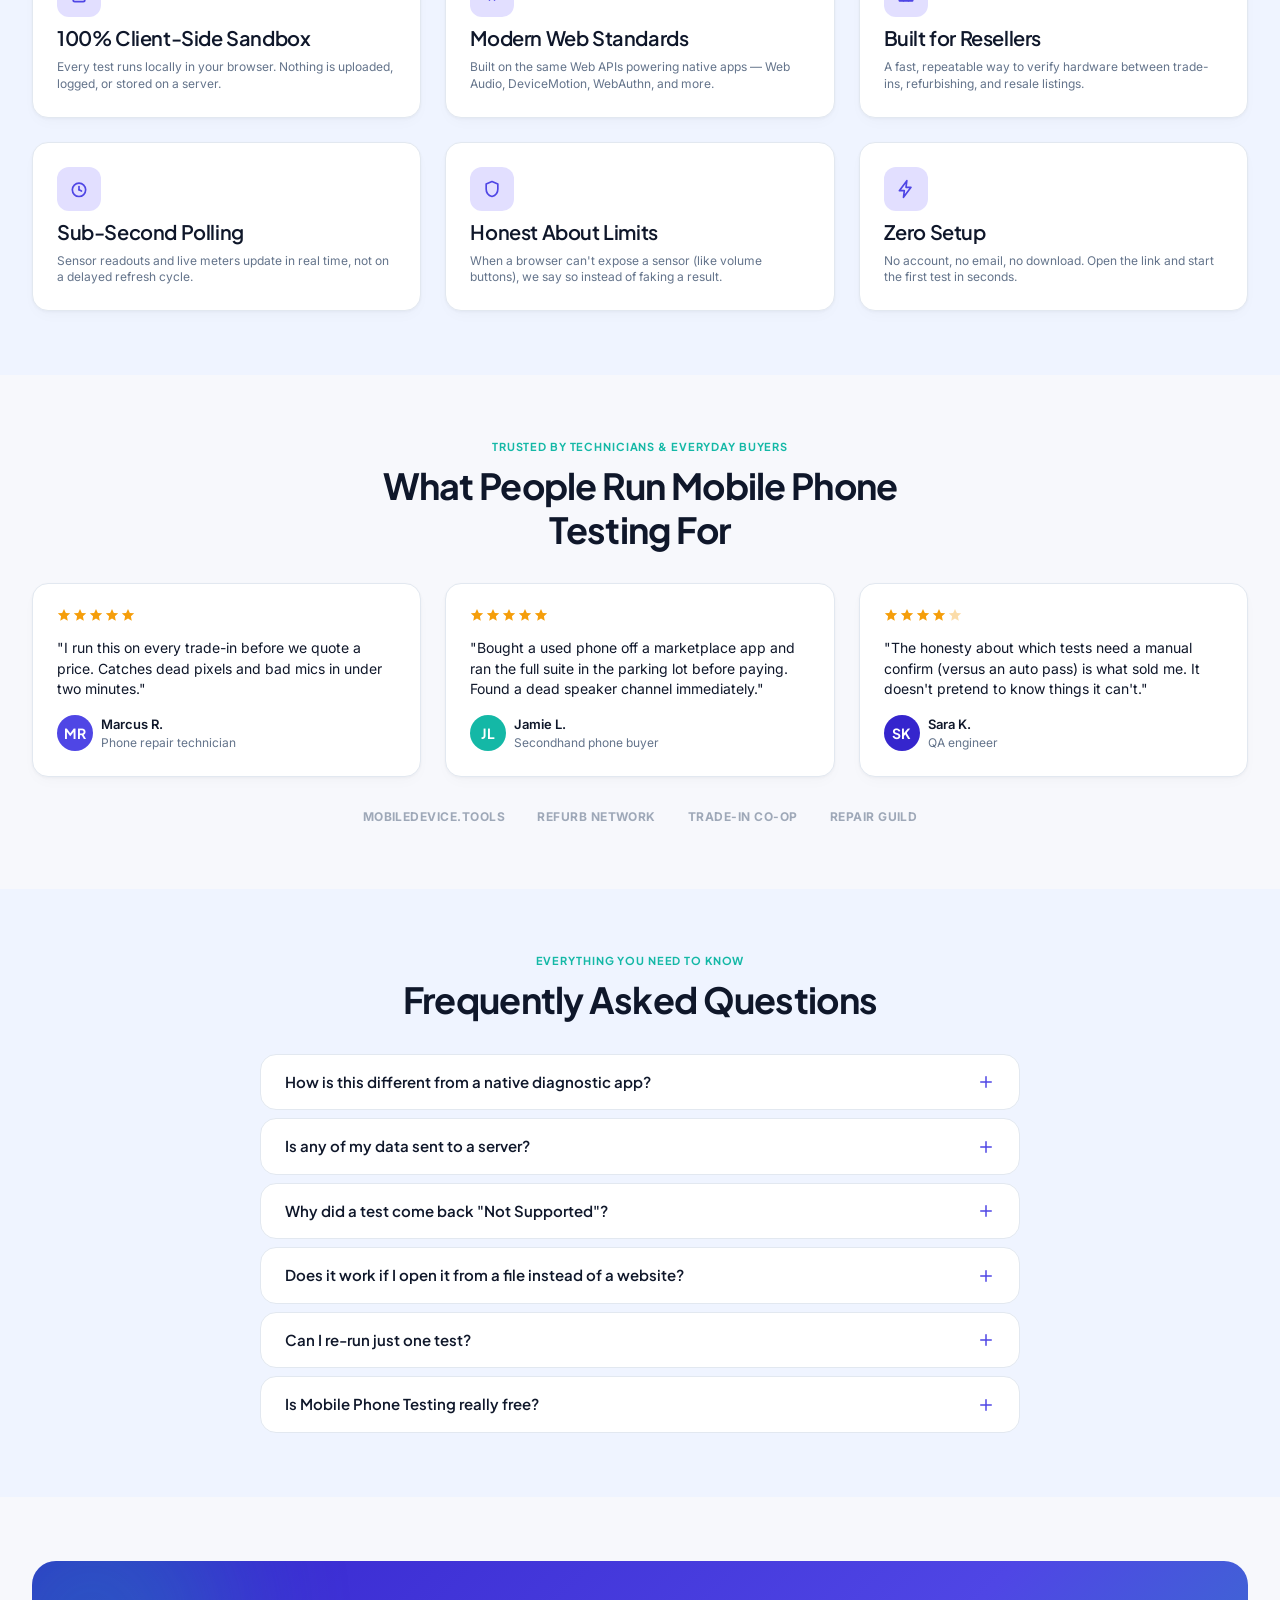
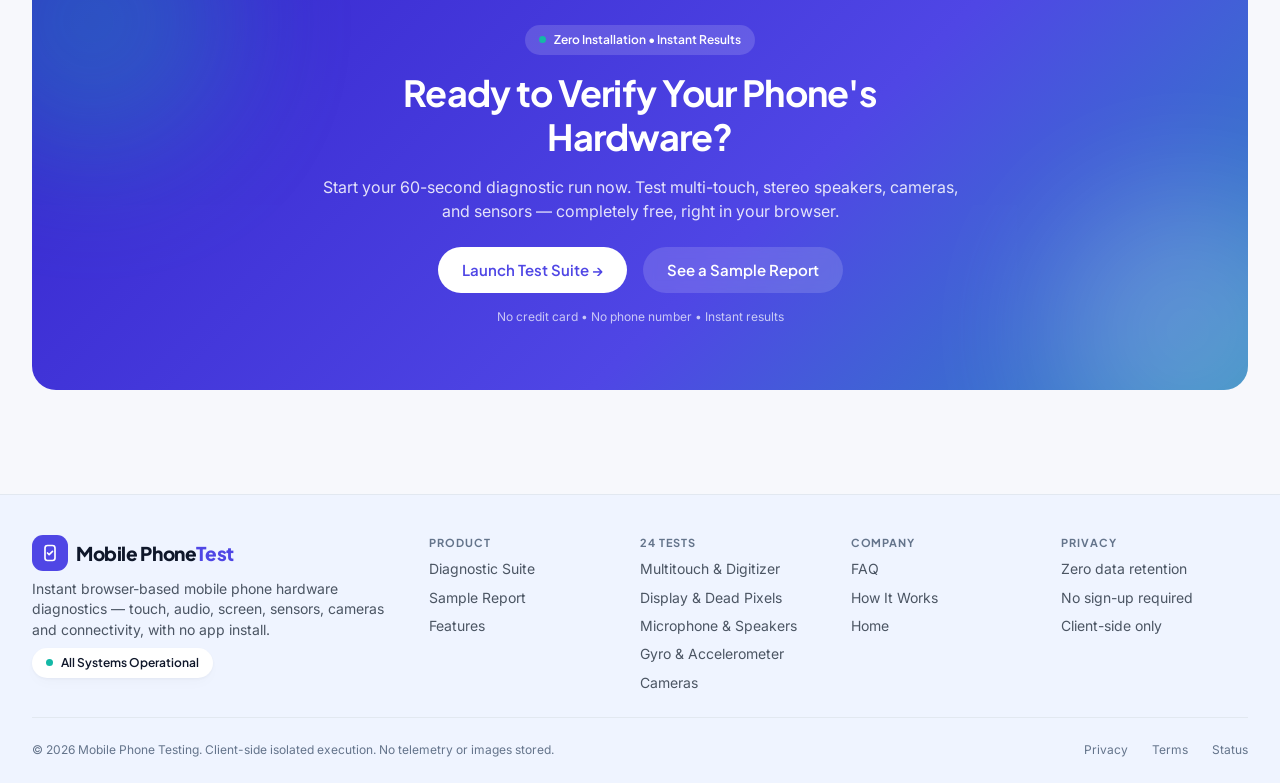
==== commit 454e2ef4: "Update index.html" ====
--- a/index.html
+++ b/index.html
@@ -62,7 +62,7 @@
             <path d="M9 12l2 2 4-4"></path>
           </svg>
         </span>
-        <span class="logo__text">Mobile Phone<span>Test</span></span>
+        <span class="logo__text">Mobile Phone <span>Test</span></span>
       </a>
       <span class="pill header-free-pill">
         <span class="pill__dot"></span>100% Free • No Install
